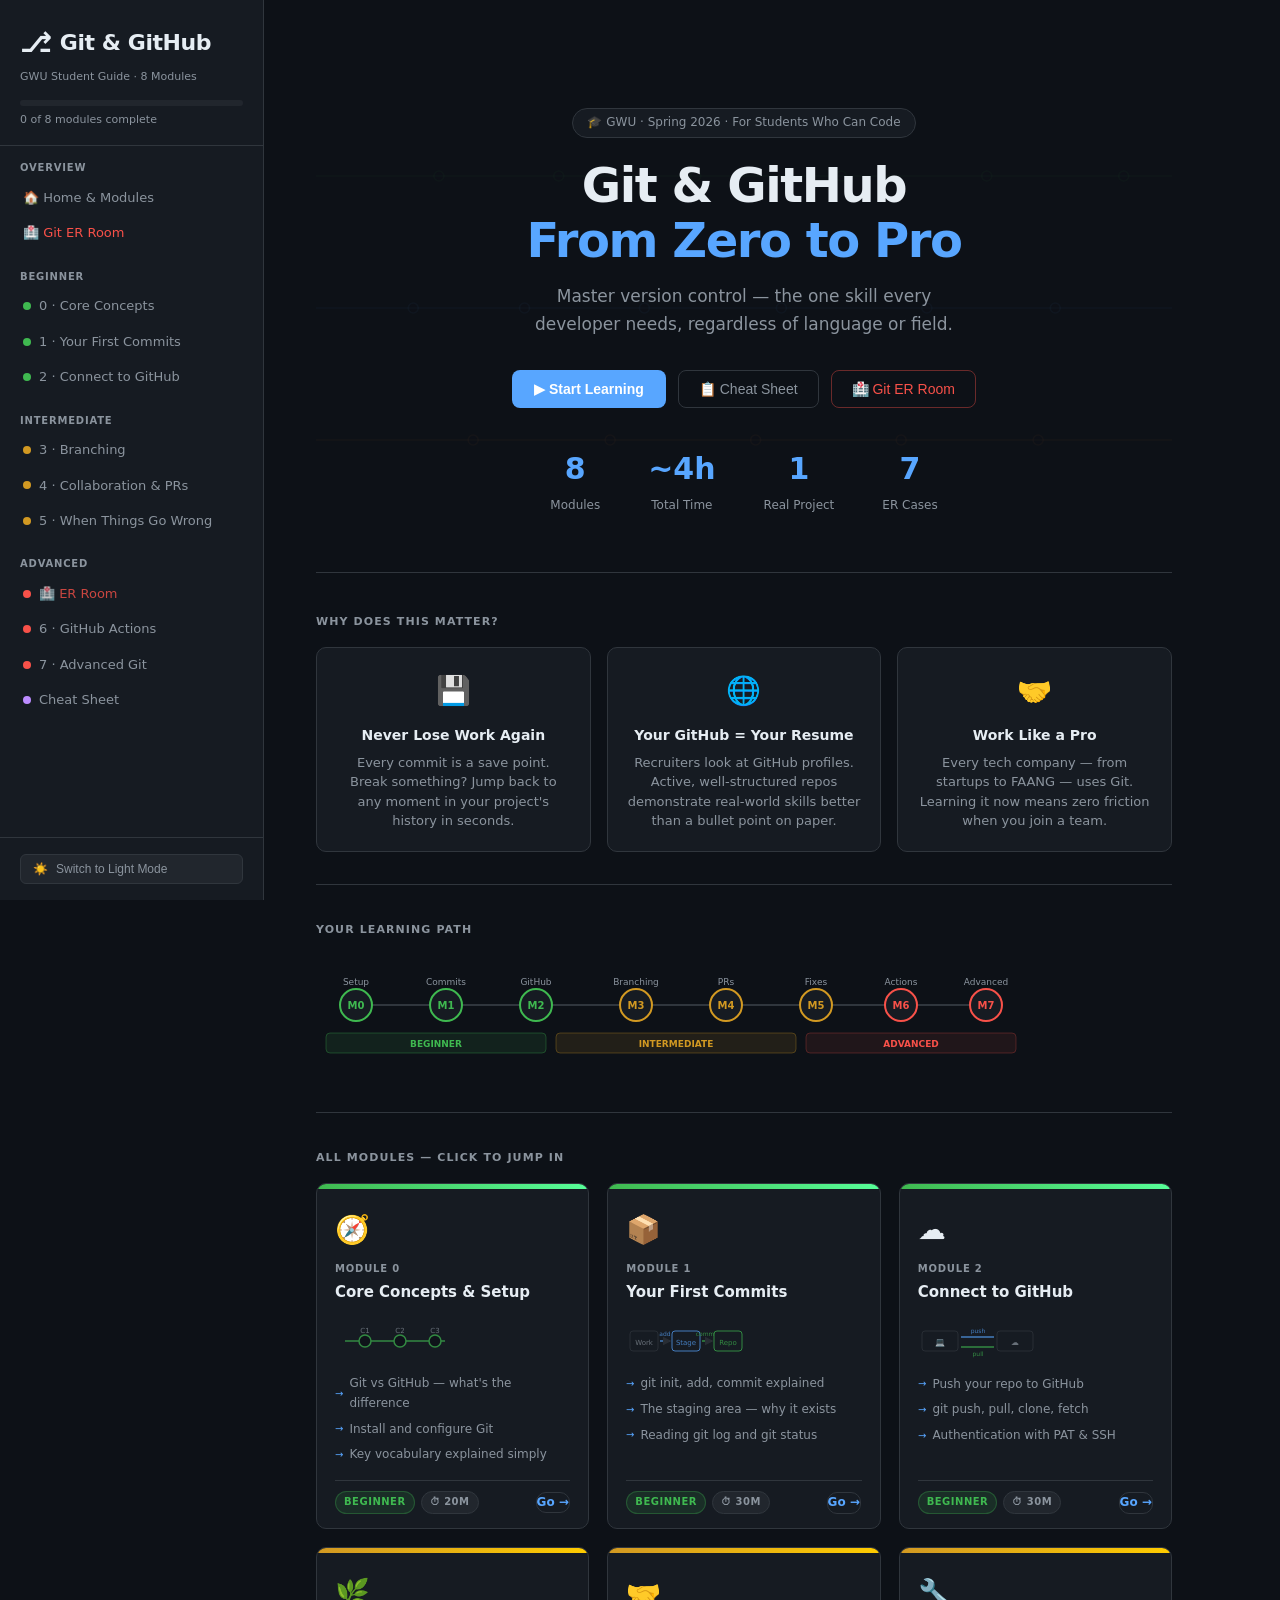
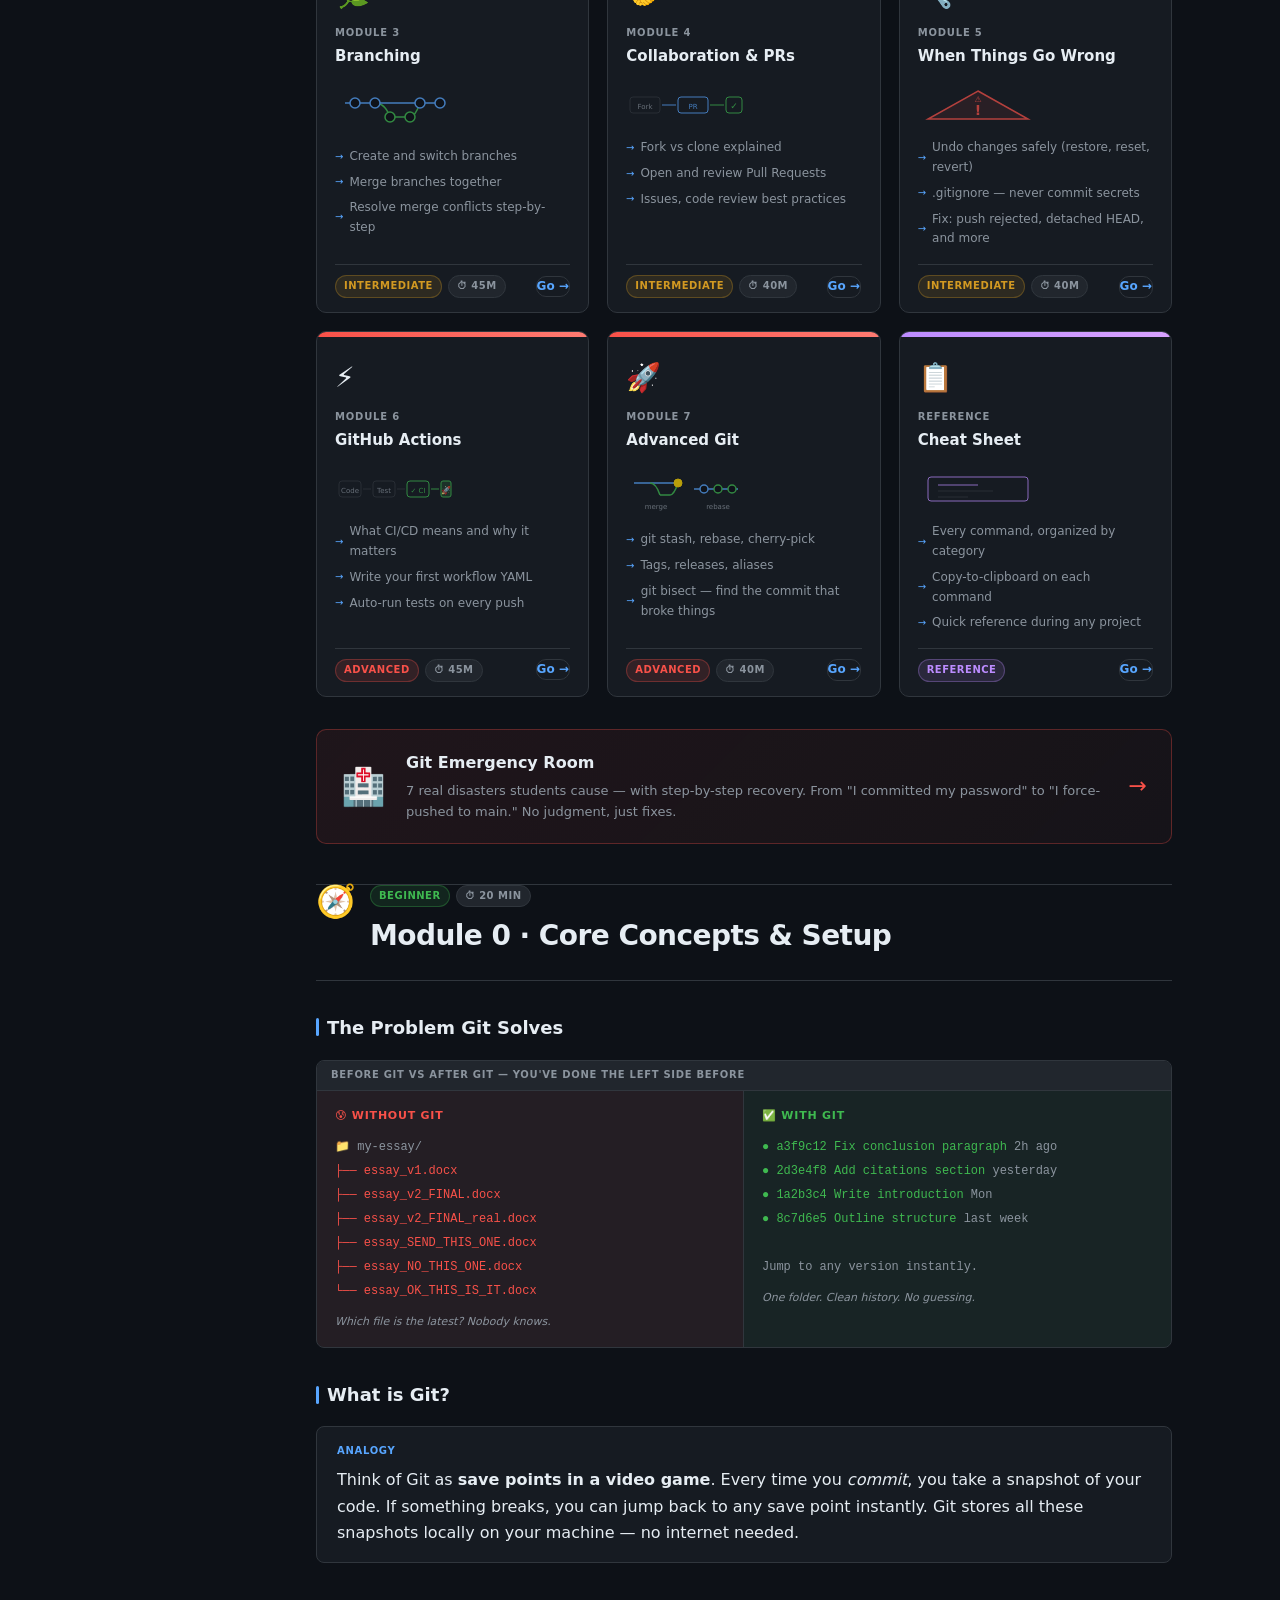
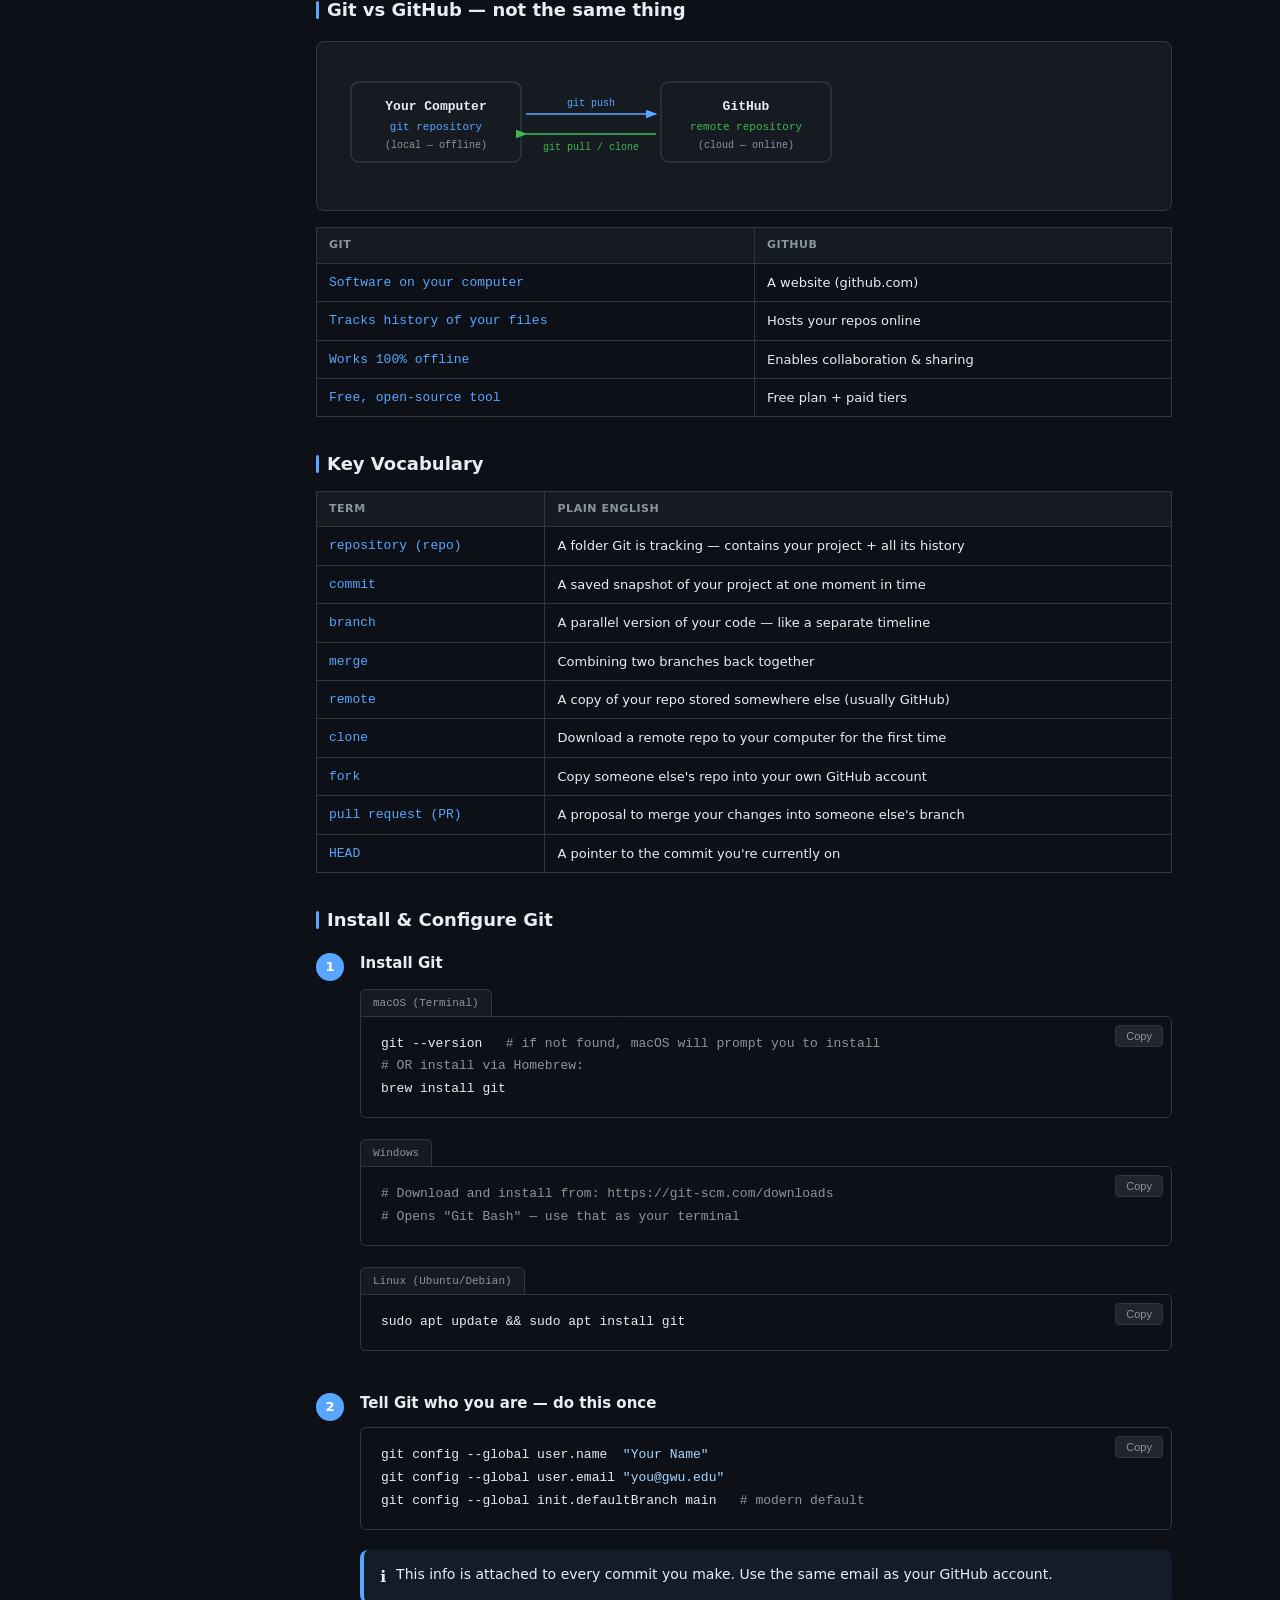
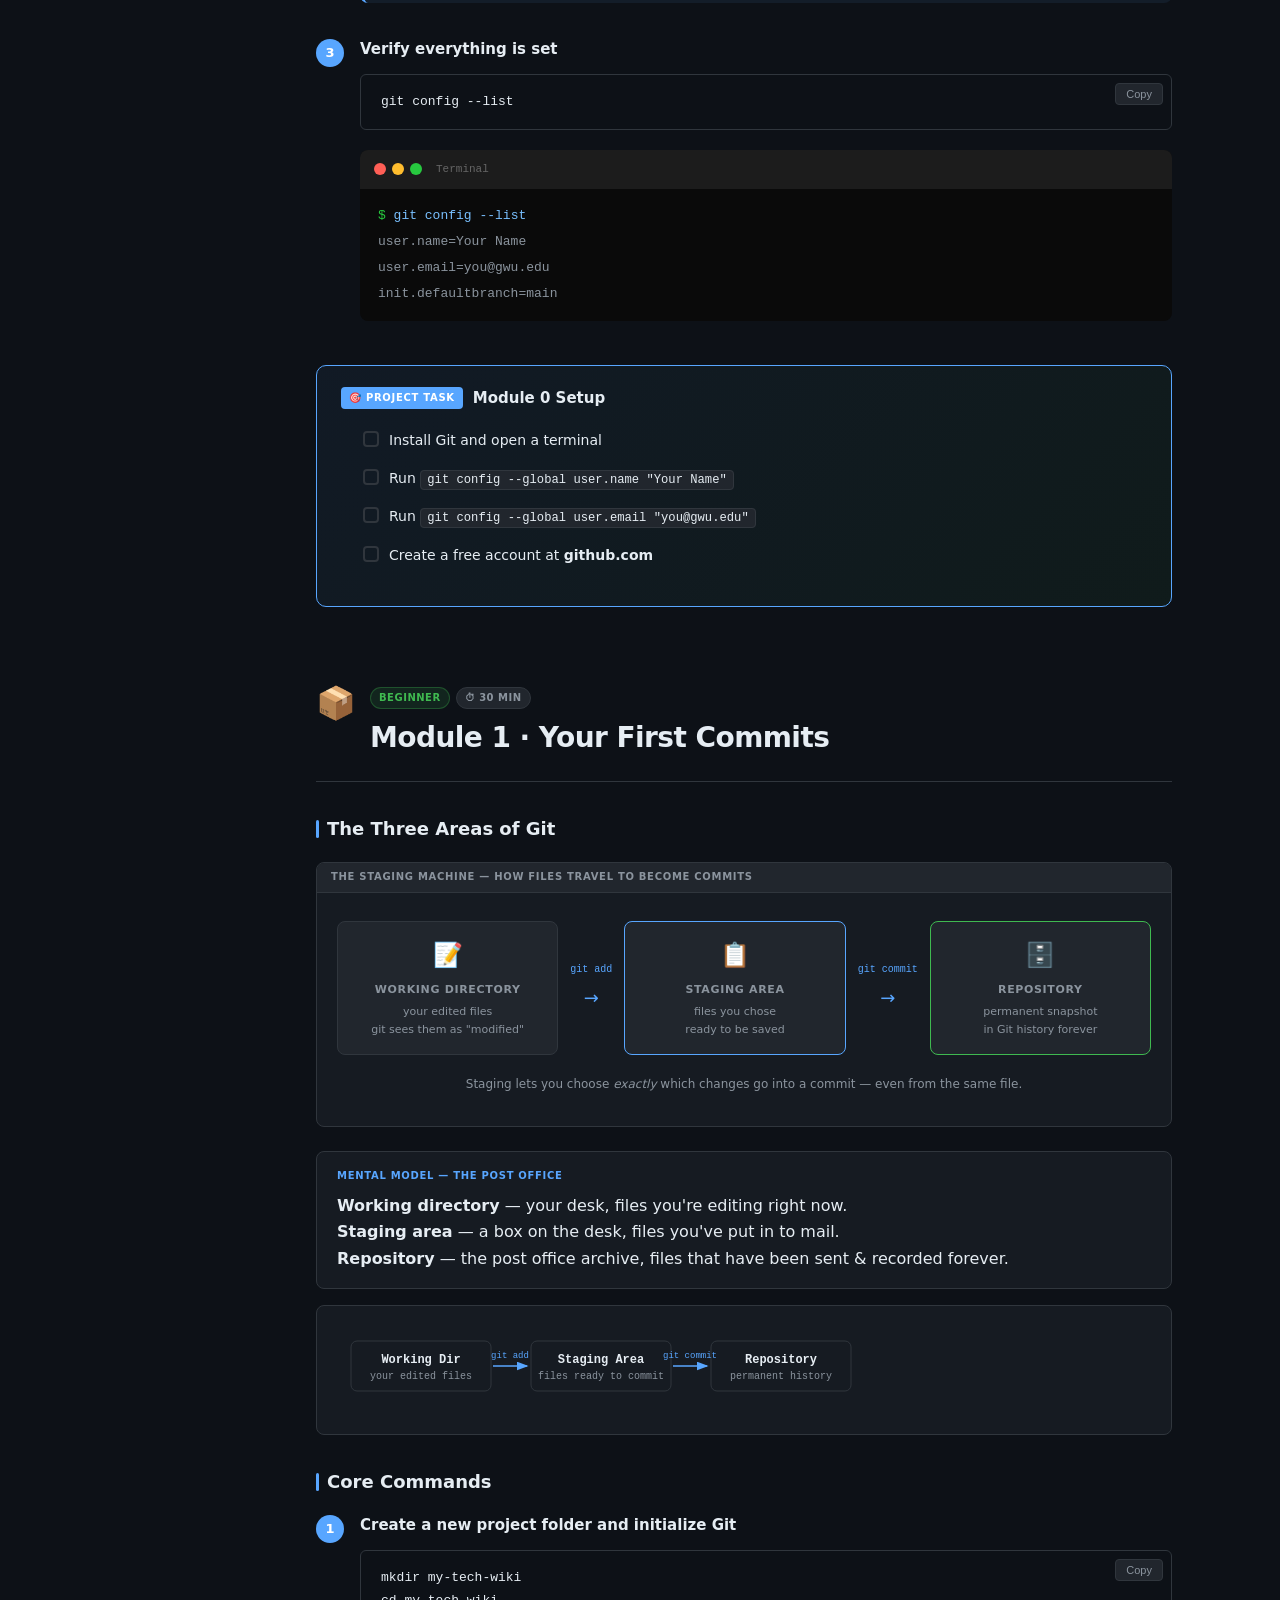
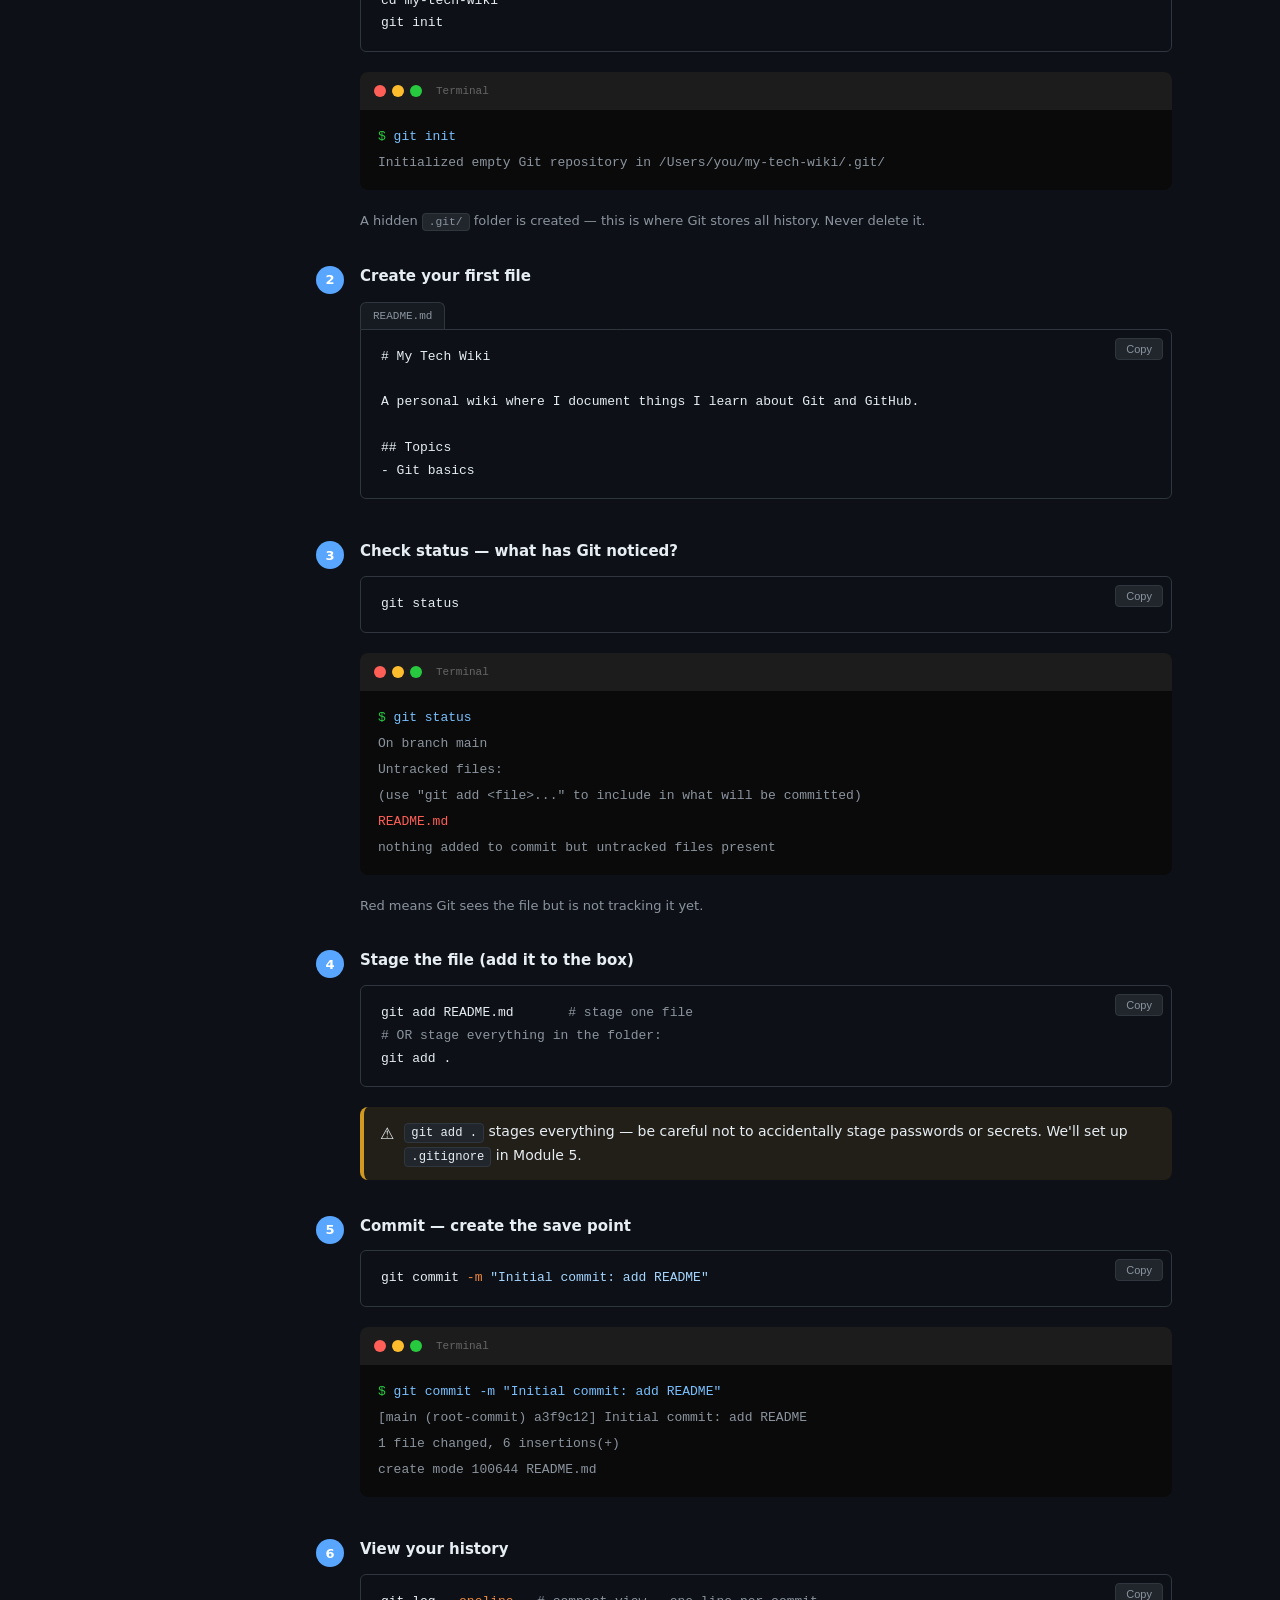
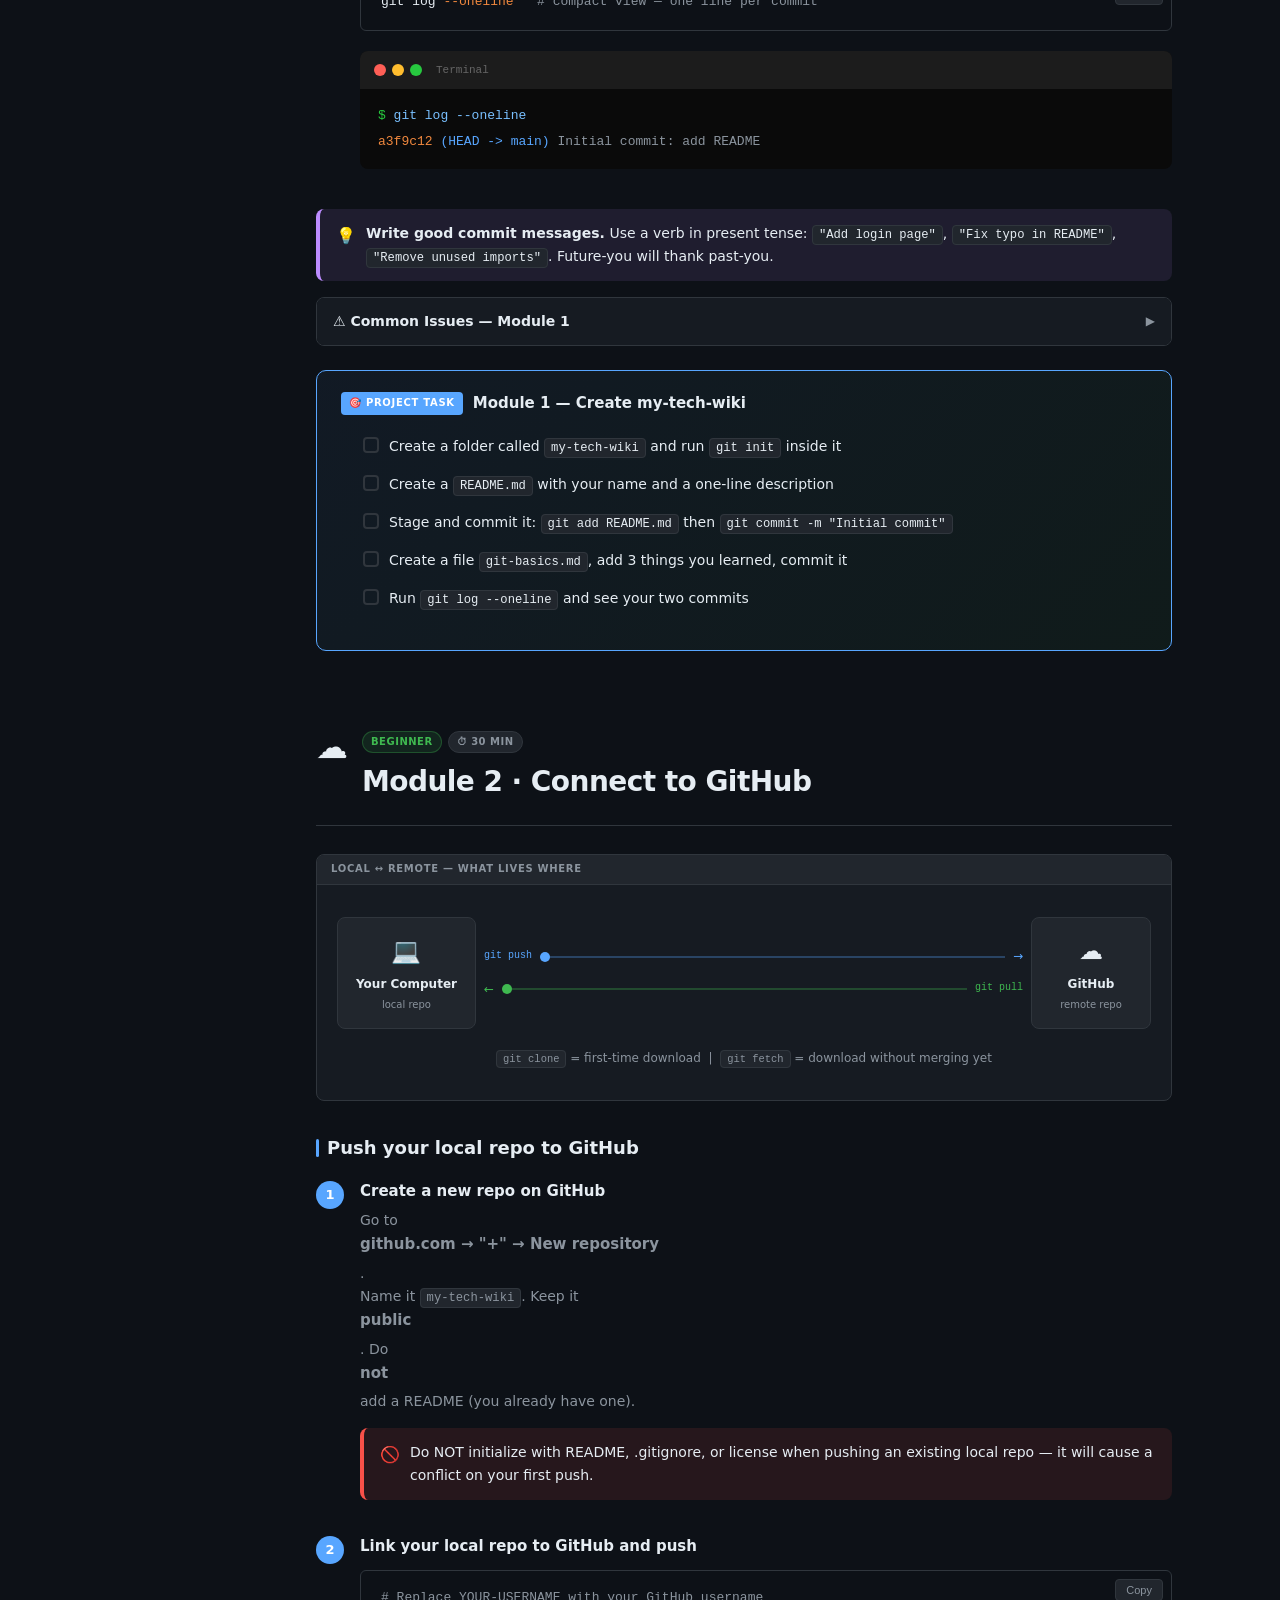
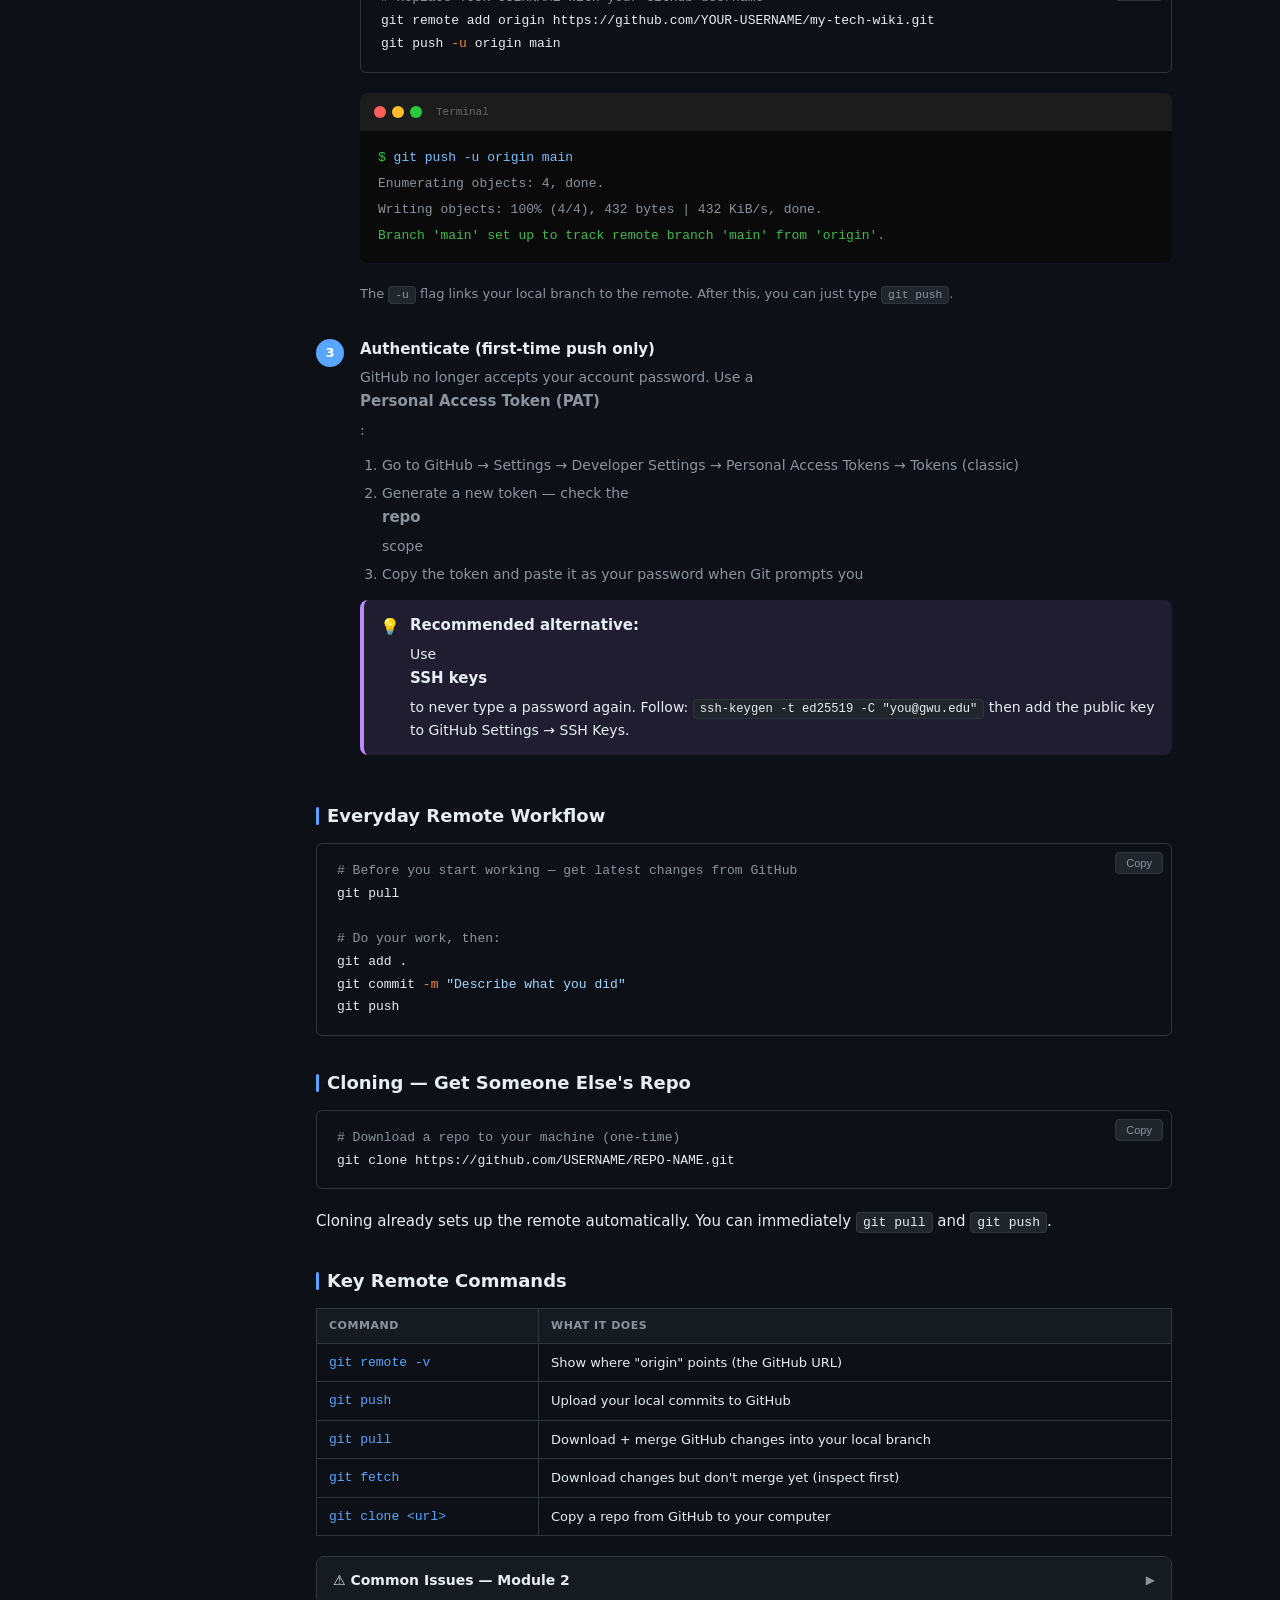
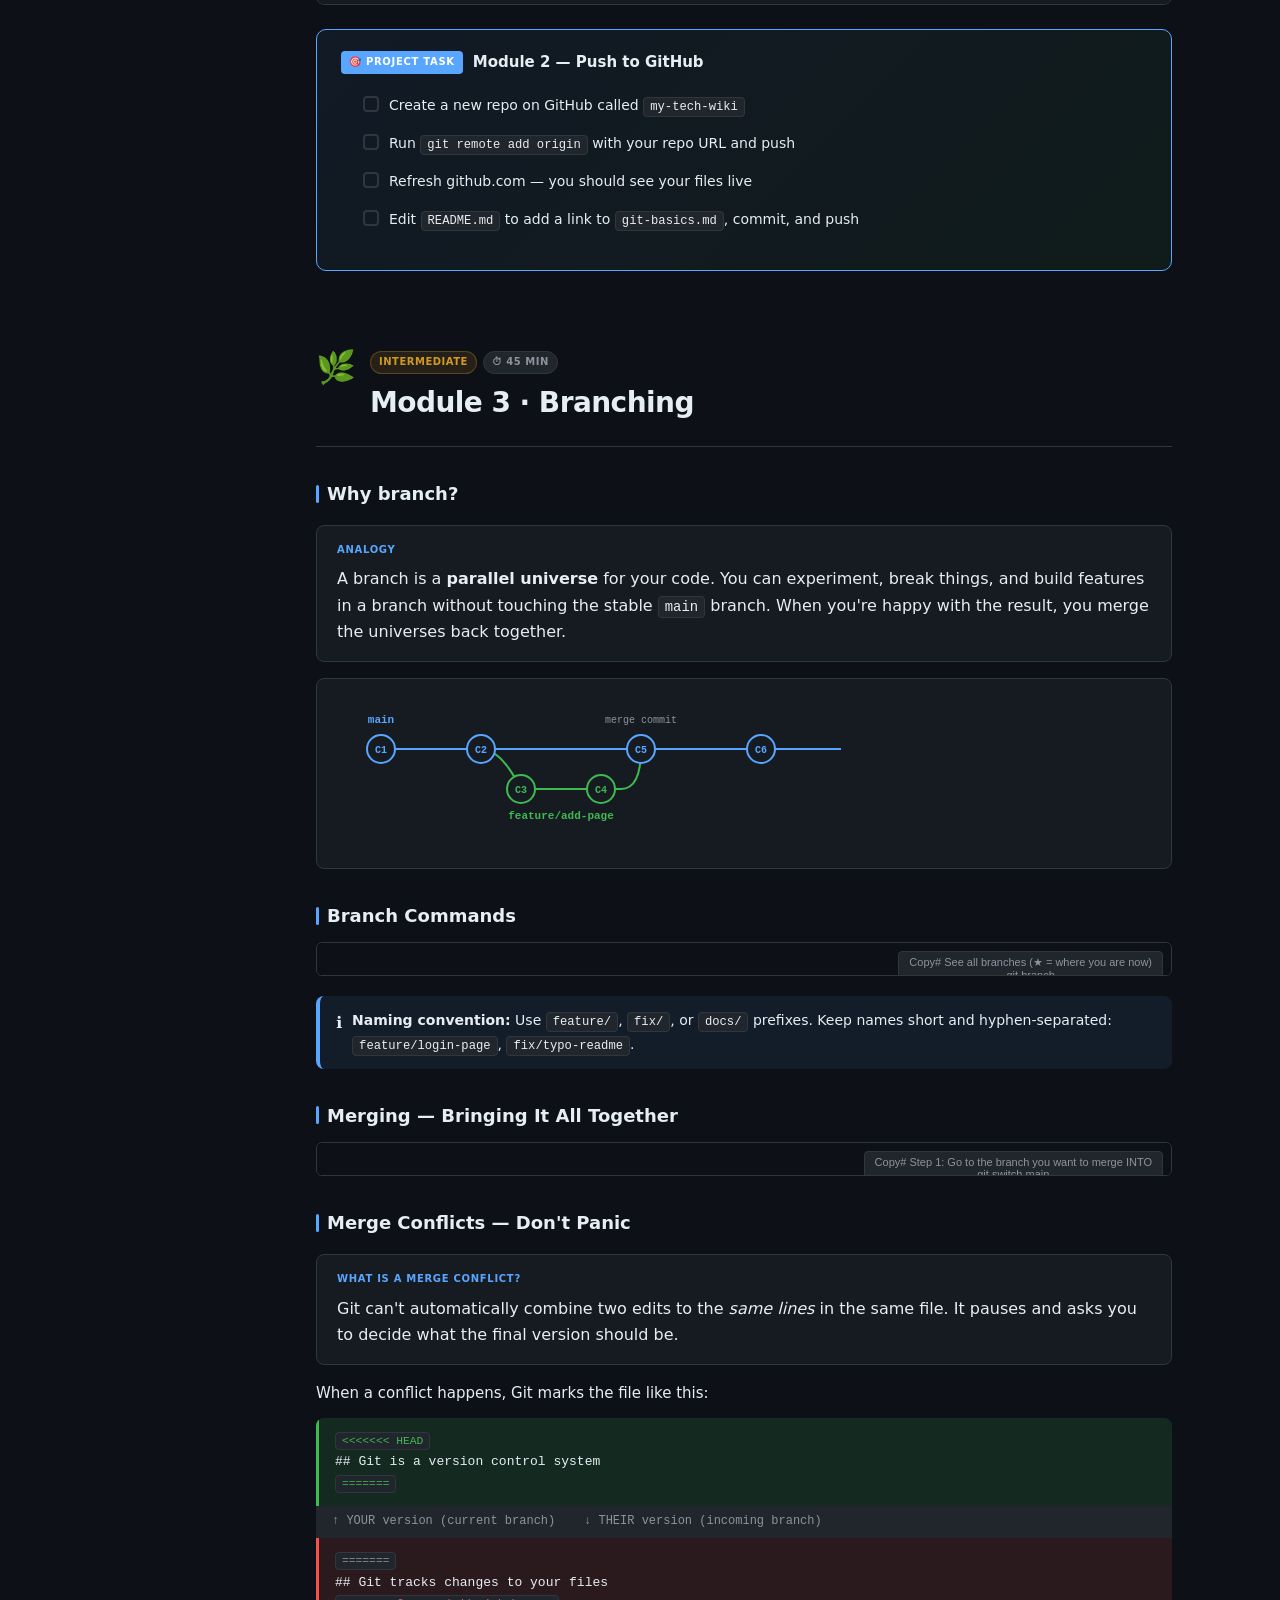
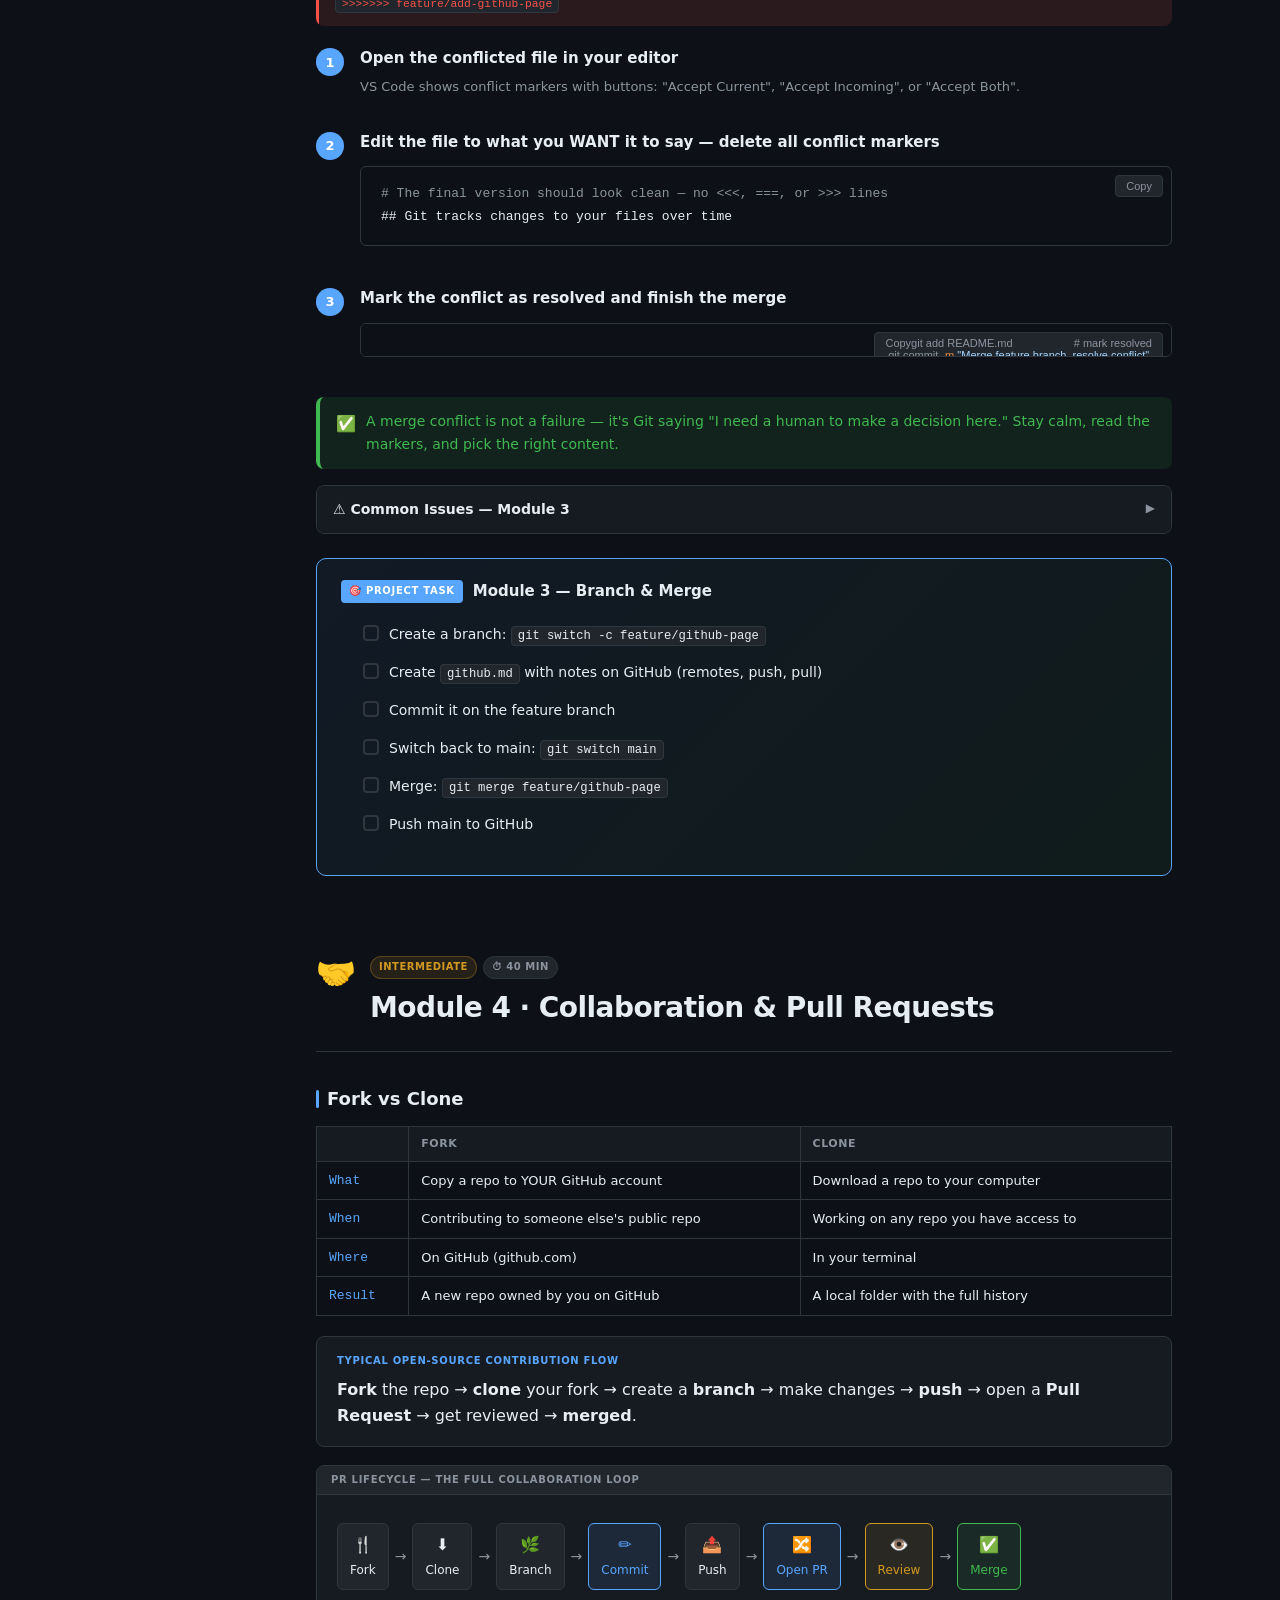
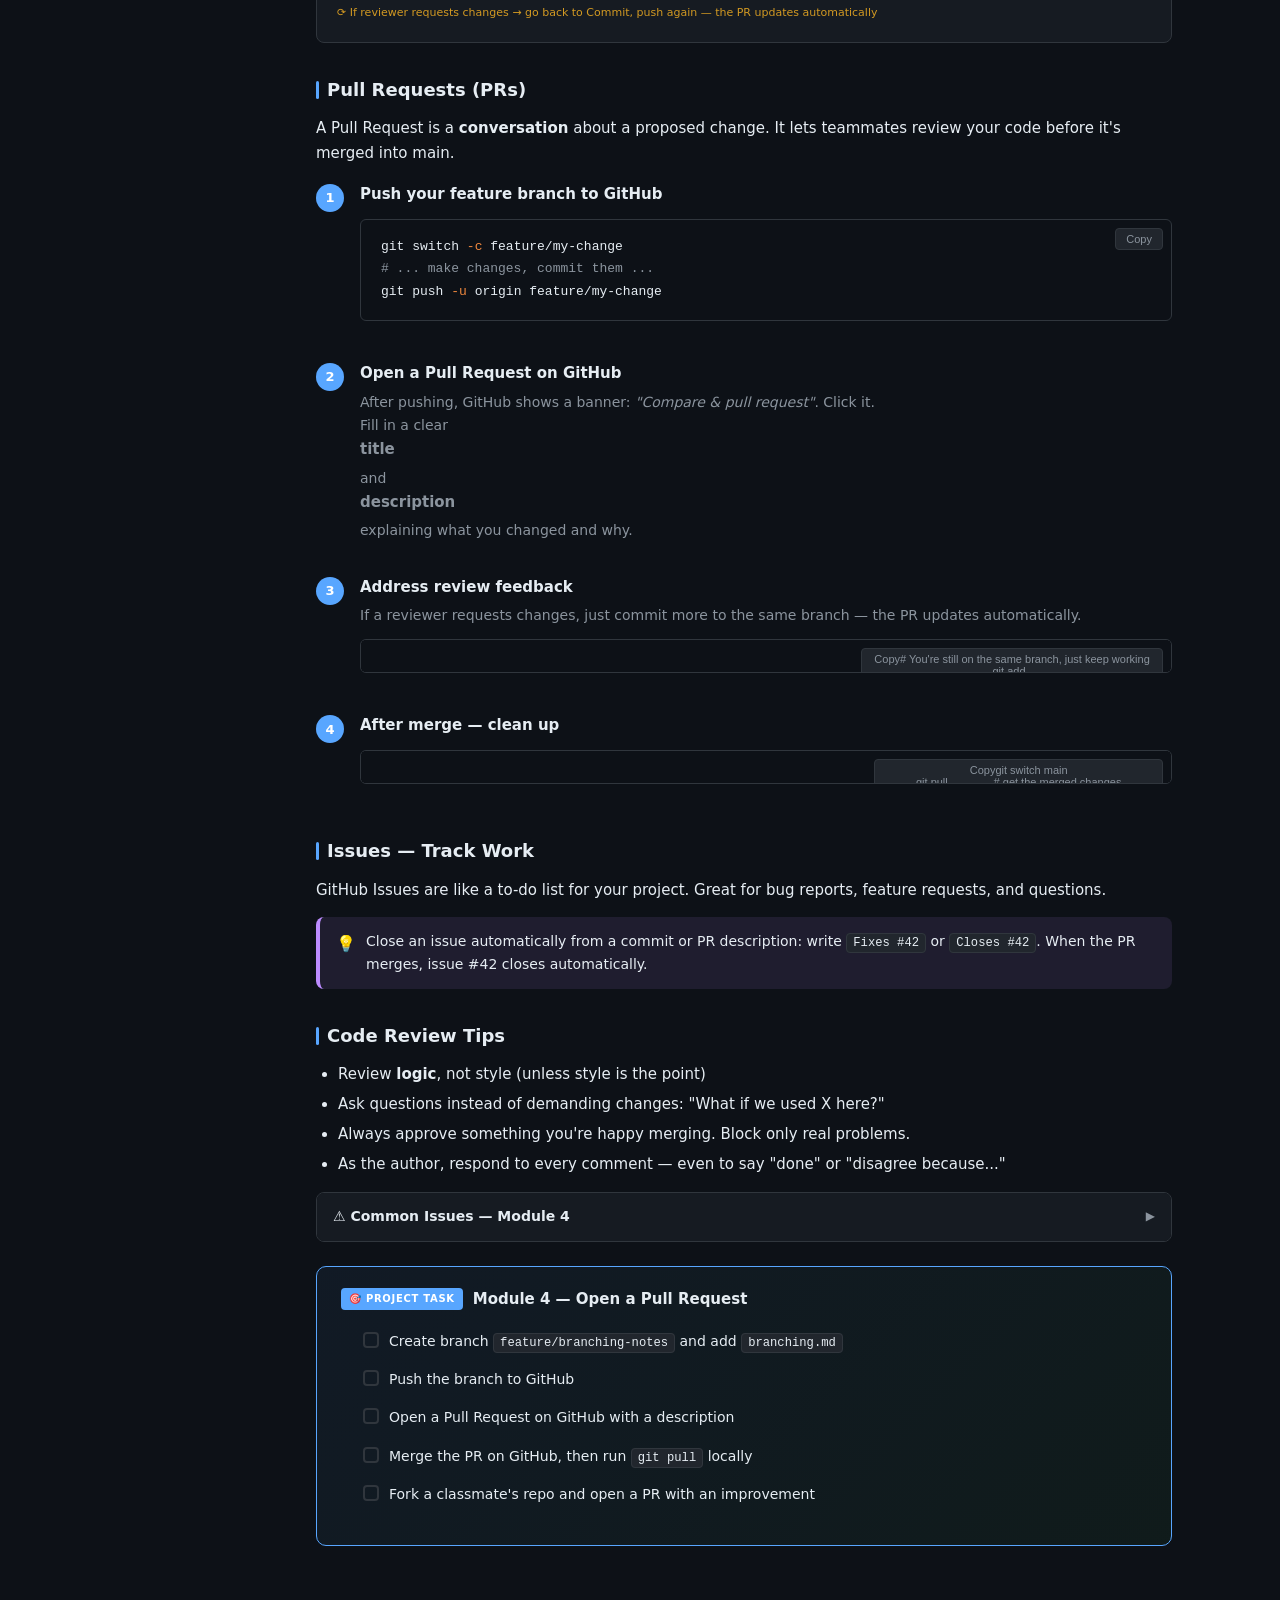
==== github-guide/index.html @ 930cdac4 "Add interactive Git & GitHub student guide Self-contained HTML guide covering beginner to advanced G" ====
<!DOCTYPE html>
<html lang="en" data-theme="dark">
<head>
  <meta charset="UTF-8">
  <meta name="viewport" content="width=device-width, initial-scale=1.0">
  <title>Git &amp; GitHub — From Zero to Pro</title>
  <style>
    :root[data-theme="dark"] {
      --bg:#0d1117; --surface:#161b22; --surface2:#21262d; --border:#30363d;
      --text:#e6edf3; --text-muted:#8b949e; --accent:#58a6ff; --accent-hover:#79c0ff;
      --green:#3fb950; --yellow:#d29922; --red:#f85149; --orange:#f0883e;
      --purple:#bc8cff; --code-bg:#0d1117;
    }
    :root[data-theme="light"] {
      --bg:#ffffff; --surface:#f6f8fa; --surface2:#eaeef2; --border:#d0d7de;
      --text:#1f2328; --text-muted:#656d76; --accent:#0969da; --accent-hover:#0550ae;
      --green:#1a7f37; --yellow:#9a6700; --red:#cf222e; --orange:#bc4c00;
      --purple:#8250df; --code-bg:#f6f8fa;
    }
    *{box-sizing:border-box;margin:0;padding:0;}
    html{scroll-behavior:smooth;}
    body{font-family:-apple-system,BlinkMacSystemFont,'Segoe UI',system-ui,sans-serif;
      background:var(--bg);color:var(--text);line-height:1.65;display:flex;min-height:100vh;}

    /* ── SIDEBAR ── */
    #sidebar{width:264px;min-height:100vh;background:var(--surface);
      border-right:1px solid var(--border);padding:0;position:fixed;top:0;left:0;
      overflow-y:auto;z-index:100;display:flex;flex-direction:column;}
    .sb-head{padding:20px 20px 16px;border-bottom:1px solid var(--border);}
    .sb-logo{font-size:22px;font-weight:800;display:flex;align-items:center;gap:8px;
      letter-spacing:-0.02em;}
    .sb-logo span{font-size:28px;}
    .sb-sub{font-size:11px;color:var(--text-muted);margin-top:2px;}
    .prog-wrap{margin-top:14px;background:var(--surface2);border-radius:6px;height:6px;overflow:hidden;}
    .prog-bar{height:100%;background:linear-gradient(90deg,var(--green),var(--accent));
      width:0%;transition:width .5s ease;border-radius:6px;}
    .prog-label{font-size:11px;color:var(--text-muted);margin-top:5px;}
    .nav-group{padding:8px 0 4px;}
    .nav-group-title{font-size:10px;font-weight:700;text-transform:uppercase;
      letter-spacing:.08em;color:var(--text-muted);padding:6px 20px 3px;}
    .nav-item{display:flex;align-items:center;gap:8px;padding:7px 20px;
      color:var(--text-muted);text-decoration:none;font-size:13px;
      border-left:3px solid transparent;transition:all .15s;cursor:pointer;}
    .nav-item:hover{color:var(--text);background:var(--surface2);}
    .nav-item.active{color:var(--accent);border-left-color:var(--accent);
      background:var(--surface2);font-weight:600;}
    .nav-item.done{color:var(--text);}
    .dot{width:8px;height:8px;border-radius:50%;flex-shrink:0;}
    .dot.b{background:var(--green);}.dot.i{background:var(--yellow);}
    .dot.a{background:var(--red);}.dot.r{background:var(--purple);}
    .check{margin-left:auto;color:var(--green);font-size:11px;opacity:0;}
    .nav-item.done .check{opacity:1;}
    .sb-foot{margin-top:auto;padding:16px 20px;border-top:1px solid var(--border);}
    .theme-btn{display:flex;align-items:center;gap:8px;background:var(--surface2);
      border:1px solid var(--border);border-radius:6px;padding:7px 12px;
      color:var(--text-muted);cursor:pointer;font-size:12px;width:100%;transition:all .15s;}
    .theme-btn:hover{color:var(--text);border-color:var(--accent);}

    /* ── MAIN ── */
    #main{margin-left:264px;flex:1;padding:44px 52px 80px;max-width:960px;}

    /* ── HERO ── */
    .hero{text-align:center;padding:48px 0 52px;border-bottom:1px solid var(--border);margin-bottom:60px;}
    .hero-pill{display:inline-flex;align-items:center;gap:6px;background:var(--surface);
      border:1px solid var(--border);border-radius:20px;padding:4px 14px;font-size:12px;
      color:var(--text-muted);margin-bottom:20px;}
    .hero h1{font-size:44px;font-weight:800;letter-spacing:-.03em;line-height:1.15;margin-bottom:14px;}
    .hero h1 .ac{color:var(--accent);}
    .hero p{font-size:17px;color:var(--text-muted);max-width:480px;margin:0 auto 36px;}
    .stats{display:flex;justify-content:center;gap:48px;}
    .stat .n{font-size:28px;font-weight:800;color:var(--accent);}
    .stat .l{font-size:12px;color:var(--text-muted);margin-top:2px;}
    .project-intro{background:linear-gradient(135deg,rgba(88,166,255,.07),rgba(63,185,80,.07));
      border:1px solid var(--accent);border-radius:10px;padding:18px 22px;margin-top:32px;
      text-align:left;font-size:14px;}
    .project-intro strong{color:var(--accent);}

    /* ── MODULE ── */
    .module{margin-bottom:80px;scroll-margin-top:20px;}
    .mod-head{display:flex;align-items:flex-start;gap:14px;margin-bottom:28px;
      padding-bottom:20px;border-bottom:1px solid var(--border);}
    .mod-icon{font-size:32px;flex-shrink:0;line-height:1;}
    .mod-meta{flex:1;}
    .badges{display:flex;gap:6px;flex-wrap:wrap;margin-bottom:6px;}
    .badge{font-size:10px;font-weight:700;padding:2px 8px;border-radius:20px;
      text-transform:uppercase;letter-spacing:.05em;border:1px solid;}
    .badge.b{background:rgba(63,185,80,.12);color:var(--green);border-color:rgba(63,185,80,.3);}
    .badge.i{background:rgba(210,153,34,.12);color:var(--yellow);border-color:rgba(210,153,34,.3);}
    .badge.a{background:rgba(248,81,73,.12);color:var(--red);border-color:rgba(248,81,73,.3);}
    .badge.t{background:var(--surface2);color:var(--text-muted);border-color:var(--border);}
    .module h2{font-size:28px;font-weight:800;letter-spacing:-.02em;}
    .module h3{font-size:18px;font-weight:700;margin:32px 0 12px;display:flex;
      align-items:center;gap:8px;}
    .module h3::before{content:'';display:block;width:3px;height:18px;
      background:var(--accent);border-radius:2px;flex-shrink:0;}
    .module p{font-size:15px;margin-bottom:12px;color:var(--text);}
    .module ul,.module ol{margin:8px 0 14px 22px;font-size:15px;}
    .module li{margin-bottom:5px;}
    a{color:var(--accent);}

    /* ── CONCEPT BOX ── */
    .concept{background:var(--surface);border:1px solid var(--border);border-radius:8px;
      padding:16px 20px;margin:16px 0;}
    .concept .ct{font-size:10px;font-weight:700;text-transform:uppercase;
      letter-spacing:.07em;color:var(--accent);margin-bottom:8px;}

    /* ── CODE ── */
    .code-wrap{position:relative;margin:12px 0 20px;}
    .code-label{font-size:11px;color:var(--text-muted);background:var(--surface);
      border:1px solid var(--border);border-bottom:none;border-radius:6px 6px 0 0;
      padding:4px 12px;display:inline-block;font-family:'SF Mono','Fira Code',monospace;}
    pre{background:var(--code-bg);border:1px solid var(--border);border-radius:6px;
      padding:16px 20px;overflow-x:auto;font-family:'SF Mono','Fira Code','Cascadia Code',monospace;
      font-size:13px;line-height:1.75;position:relative;}
    .code-label+pre{border-radius:0 6px 6px 6px;}
    .copy-btn{position:absolute;top:8px;right:8px;background:var(--surface2);
      border:1px solid var(--border);border-radius:4px;color:var(--text-muted);
      padding:4px 10px;font-size:11px;cursor:pointer;transition:all .15s;
      font-family:-apple-system,sans-serif;}
    .copy-btn:hover{color:var(--text);border-color:var(--accent);}
    .copy-btn.copied{color:var(--green);border-color:var(--green);}
    code{font-family:'SF Mono','Fira Code',monospace;font-size:.87em;
      background:var(--surface2);padding:2px 6px;border-radius:4px;border:1px solid var(--border);}
    pre code{background:none;padding:0;border:none;font-size:1em;}
    .c{color:#8b949e;} /* comment */
    .kw{color:#ff7b72;} /* keyword */
    .str{color:#a5d6ff;} /* string */
    .num{color:#f0883e;} /* number/flag */
    .ok{color:#3fb950;} /* success */
    .err{color:#f85149;} /* error */
    .dim{color:#8b949e;} /* muted output */
    .hl{color:#ffd700;} /* highlight */

    /* ── TERMINAL ── */
    .terminal{background:#0a0a0a;border-radius:8px;overflow:hidden;margin:12px 0 20px;
      font-family:'SF Mono','Fira Code',monospace;font-size:13px;}
    .t-bar{background:#1c1c1c;padding:10px 14px;display:flex;align-items:center;gap:6px;}
    .t-dot{width:12px;height:12px;border-radius:50%;}
    .t-dot.r{background:#ff5f56;}.t-dot.y{background:#ffbd2e;}.t-dot.g{background:#27c93f;}
    .t-title{font-size:11px;color:#666;margin-left:8px;}
    .t-body{padding:14px 18px;line-height:2;color:#e0e0e0;}
    .tp{color:#27c93f;} .tc{color:#79c0ff;} .to{color:#8b949e;} .te{color:#ff5f56;}

    /* ── CALLOUTS ── */
    .callout{border-radius:8px;padding:13px 16px;margin:14px 0;font-size:14px;
      border-left:4px solid;display:flex;gap:10px;align-items:flex-start;}
    .callout-icon{flex-shrink:0;font-size:16px;margin-top:1px;}
    .callout.info{background:rgba(88,166,255,.08);border-color:var(--accent);}
    .callout.warn{background:rgba(210,153,34,.1);border-color:var(--yellow);}
    .callout.danger{background:rgba(248,81,73,.1);border-color:var(--red);}
    .callout.tip{background:rgba(188,140,255,.1);border-color:var(--purple);}
    .callout.ok{background:rgba(63,185,80,.1);border-color:var(--green);}

    /* ── PROJECT TASK ── */
    .task-box{background:linear-gradient(135deg,rgba(88,166,255,.06),rgba(63,185,80,.06));
      border:1px solid var(--accent);border-radius:10px;padding:20px 24px;margin:24px 0;}
    .task-box-head{display:flex;align-items:center;gap:10px;margin-bottom:14px;}
    .task-tag{font-size:10px;font-weight:800;text-transform:uppercase;letter-spacing:.07em;
      background:var(--accent);color:#fff;padding:3px 8px;border-radius:4px;}
    .task-box-head .title{font-weight:700;font-size:15px;}
    .checklist{list-style:none;margin:0;padding:0;}
    .checklist li{display:flex;align-items:flex-start;gap:10px;padding:5px 0;
      font-size:14px;cursor:pointer;user-select:none;}
    .cb{width:16px;height:16px;border:2px solid var(--border);border-radius:4px;
      flex-shrink:0;margin-top:2px;transition:all .15s;display:flex;
      align-items:center;justify-content:center;font-size:10px;}
    .checklist li.done .cb{background:var(--green);border-color:var(--green);color:#fff;}
    .checklist li.done .ct-text{text-decoration:line-through;color:var(--text-muted);}

    /* ── COLLAPSIBLE ── */
    .collapse{border:1px solid var(--border);border-radius:8px;margin:16px 0;overflow:hidden;}
    .collapse-head{display:flex;align-items:center;gap:10px;padding:12px 16px;
      cursor:pointer;background:var(--surface);font-size:14px;font-weight:600;
      user-select:none;transition:background .15s;}
    .collapse-head:hover{background:var(--surface2);}
    .arr{margin-left:auto;color:var(--text-muted);font-size:12px;
      transition:transform .2s;display:inline-block;}
    .collapse.open .arr{transform:rotate(90deg);}
    .collapse-body{display:none;padding:16px;border-top:1px solid var(--border);}
    .collapse.open .collapse-body{display:block;}

    /* ── STEPS ── */
    .steps{margin:16px 0;}
    .step{display:flex;gap:16px;margin-bottom:20px;}
    .sn{width:28px;height:28px;border-radius:50%;background:var(--accent);color:#fff;
      display:flex;align-items:center;justify-content:center;font-size:13px;
      font-weight:700;flex-shrink:0;margin-top:2px;}
    .sb{flex:1;}
    .sb strong{display:block;font-size:15px;margin-bottom:5px;}

    /* ── GIT GRAPH ── */
    .graph-wrap{background:var(--surface);border:1px solid var(--border);border-radius:8px;
      padding:20px 24px;margin:16px 0;overflow-x:auto;}
    .graph-wrap svg text{font-family:'SF Mono',monospace;}

    /* ── TABLE ── */
    .tbl{width:100%;border-collapse:collapse;font-size:13px;margin:12px 0 20px;}
    .tbl th{text-align:left;padding:8px 12px;background:var(--surface);
      border:1px solid var(--border);font-size:11px;font-weight:700;
      text-transform:uppercase;letter-spacing:.05em;color:var(--text-muted);}
    .tbl td{padding:8px 12px;border:1px solid var(--border);vertical-align:top;}
    .tbl tr:hover td{background:var(--surface);}
    .tbl td:first-child{font-family:'SF Mono',monospace;color:var(--accent);white-space:nowrap;}

    /* ── CHEATSHEET ── */
    .cs-grid{display:grid;grid-template-columns:repeat(auto-fill,minmax(290px,1fr));gap:18px;margin:20px 0;}
    .cs-card{background:var(--surface);border:1px solid var(--border);border-radius:8px;overflow:hidden;}
    .cs-head{background:var(--surface2);padding:9px 14px;font-size:11px;font-weight:700;
      text-transform:uppercase;letter-spacing:.06em;border-bottom:1px solid var(--border);
      color:var(--text-muted);}
    .cs-card table{width:100%;border-collapse:collapse;font-size:12px;}
    .cs-card td{padding:6px 14px;border-bottom:1px solid var(--border);}
    .cs-card td:first-child{font-family:monospace;color:var(--accent);font-size:11px;white-space:nowrap;}
    .cs-card td:last-child{color:var(--text-muted);}
    .cs-card tr:last-child td{border-bottom:none;}

    /* ── DIVIDER / FOOTER ── */
    hr{border:none;border-top:1px solid var(--border);margin:40px 0;}
    .finish{text-align:center;padding:48px 24px;background:var(--surface);
      border-radius:12px;border:1px solid var(--border);}
    .finish .trophy{font-size:64px;margin-bottom:16px;}

    /* ── HAMBURGER / MOBILE ── */
    .hamburger{display:none;position:fixed;top:14px;left:14px;z-index:200;
      background:var(--surface);border:1px solid var(--border);border-radius:6px;
      padding:8px 12px;cursor:pointer;font-size:16px;}
    @media(max-width:800px){
      .hamburger{display:block;}
      #sidebar{transform:translateX(-100%);transition:transform .2s;}
      #sidebar.open{transform:translateX(0);}
      #main{margin-left:0;padding:64px 20px 60px;}
      .hero h1{font-size:30px;}
      .stats{gap:20px;}
    }

    /* ── CONFLICT VISUAL ── */
    .conflict-block{font-family:'SF Mono',monospace;font-size:13px;border-radius:8px;
      overflow:hidden;margin:12px 0 20px;}
    .cb-yours{background:rgba(63,185,80,.15);padding:12px 16px;border-left:3px solid var(--green);}
    .cb-sep{background:var(--surface2);padding:6px 16px;color:var(--text-muted);font-size:12px;}
    .cb-theirs{background:rgba(248,81,73,.12);padding:12px 16px;border-left:3px solid var(--red);}
    .cb-end{background:var(--surface2);padding:6px 16px;color:var(--text-muted);font-size:12px;}

    /* ── LANDING PAGE ── */
    .landing-hero{position:relative;overflow:hidden;text-align:center;
      padding:64px 40px 56px;border-bottom:1px solid var(--border);margin-bottom:0;}
    #heroCanvas{position:absolute;inset:0;width:100%;height:100%;opacity:.18;pointer-events:none;}
    .landing-hero .inner{position:relative;z-index:1;}
    .hero-pill{display:inline-flex;align-items:center;gap:6px;background:var(--surface);
      border:1px solid var(--border);border-radius:20px;padding:4px 14px;font-size:12px;
      color:var(--text-muted);margin-bottom:20px;}
    .landing-hero h1{font-size:48px;font-weight:800;letter-spacing:-.03em;line-height:1.15;margin-bottom:14px;}
    .landing-hero h1 .ac{color:var(--accent);}
    .landing-hero .sub{font-size:17px;color:var(--text-muted);max-width:460px;margin:0 auto 32px;}
    .hero-btns{display:flex;gap:12px;justify-content:center;flex-wrap:wrap;margin-bottom:36px;}
    .btn-primary{background:var(--accent);color:#fff;border:none;border-radius:8px;
      padding:11px 22px;font-size:14px;font-weight:600;cursor:pointer;transition:all .15s;}
    .btn-primary:hover{opacity:.88;transform:translateY(-1px);}
    .btn-ghost{background:transparent;color:var(--text-muted);border:1px solid var(--border);
      border-radius:8px;padding:10px 20px;font-size:14px;cursor:pointer;transition:all .15s;}
    .btn-ghost:hover{border-color:var(--accent);color:var(--accent);}
    .hero-stats{display:flex;justify-content:center;gap:48px;}
    .hero-stats .stat .n{font-size:30px;font-weight:800;color:var(--accent);}
    .hero-stats .stat .l{font-size:12px;color:var(--text-muted);margin-top:2px;}

    /* ── WHY CARDS ── */
    .why-section{padding:40px 0 32px;border-bottom:1px solid var(--border);margin-bottom:0;}
    .section-label{font-size:11px;font-weight:700;text-transform:uppercase;letter-spacing:.1em;
      color:var(--text-muted);margin-bottom:16px;}
    .why-cards{display:grid;grid-template-columns:repeat(3,1fr);gap:16px;}
    .why-card{background:var(--surface);border:1px solid var(--border);border-radius:10px;
      padding:20px;text-align:center;}
    .why-card .wc-icon{font-size:28px;margin-bottom:10px;}
    .why-card h4{font-size:14px;font-weight:700;margin-bottom:6px;}
    .why-card p{font-size:13px;color:var(--text-muted);line-height:1.5;}

    /* ── LEARNING PATH ── */
    .path-section{padding:36px 0 32px;border-bottom:1px solid var(--border);margin-bottom:0;}
    .path-svg-wrap{overflow-x:auto;padding:8px 0;}

    /* ── MODULE CARDS ── */
    .cards-section{padding:36px 0 40px;border-bottom:1px solid var(--border);margin-bottom:0;}
    .mod-cards-grid{display:grid;grid-template-columns:repeat(3,1fr);gap:18px;}
    .mod-card{background:var(--surface);border:1px solid var(--border);border-radius:10px;
      overflow:hidden;cursor:pointer;transition:transform .2s,box-shadow .2s,border-color .2s;
      display:flex;flex-direction:column;}
    .mod-card:hover{transform:translateY(-4px);border-color:var(--accent);
      box-shadow:0 8px 32px rgba(88,166,255,.15);}
    .mod-card-top{height:5px;width:100%;}
    .mod-card-top.b{background:linear-gradient(90deg,var(--green),#57ff99);}
    .mod-card-top.i{background:linear-gradient(90deg,var(--yellow),#ffcc00);}
    .mod-card-top.a{background:linear-gradient(90deg,var(--red),#ff7b72);}
    .mod-card-top.r{background:linear-gradient(90deg,var(--purple),#d8a2ff);}
    .mod-card-body{padding:18px 18px 14px;flex:1;display:flex;flex-direction:column;}
    .mod-card-icon{font-size:28px;margin-bottom:8px;}
    .mod-card-num{font-size:10px;font-weight:700;text-transform:uppercase;
      letter-spacing:.08em;color:var(--text-muted);margin-bottom:3px;}
    .mod-card h3{font-size:15px;font-weight:700;margin-bottom:10px;}
    .mod-card-preview{list-style:none;padding:0;margin:0 0 12px;flex:1;}
    .mod-card-preview li{font-size:12px;color:var(--text-muted);padding:3px 0;
      display:flex;align-items:center;gap:6px;}
    .mod-card-preview li::before{content:'→';color:var(--accent);font-size:10px;}
    .mod-card-mini{margin:8px 0 12px;opacity:.7;}
    .mod-card-footer{display:flex;align-items:center;justify-content:space-between;
      padding-top:10px;border-top:1px solid var(--border);}
    .mod-card-badges{display:flex;gap:6px;}
    .mod-card .go{font-size:12px;color:var(--accent);font-weight:600;}

    /* ── ER ROOM TEASER ── */
    .er-teaser{background:linear-gradient(135deg,rgba(248,81,73,.08),rgba(248,81,73,.04));
      border:1px solid rgba(248,81,73,.3);border-radius:10px;padding:20px 24px;
      margin:32px 0 0;display:flex;align-items:center;gap:20px;cursor:pointer;
      transition:border-color .15s;}
    .er-teaser:hover{border-color:var(--red);}
    .er-teaser-icon{font-size:36px;flex-shrink:0;}
    .er-teaser h3{font-size:16px;font-weight:700;margin-bottom:4px;}
    .er-teaser p{font-size:13px;color:var(--text-muted);}
    .er-teaser .er-go{margin-left:auto;font-size:22px;color:var(--red);flex-shrink:0;}

    /* ── DIAGRAMS ── */
    .diagram-wrap{background:var(--surface);border:1px solid var(--border);border-radius:8px;
      margin:18px 0 24px;overflow:hidden;}
    .diagram-label{font-size:10px;font-weight:700;text-transform:uppercase;letter-spacing:.07em;
      color:var(--text-muted);background:var(--surface2);padding:6px 14px;
      border-bottom:1px solid var(--border);}
    .diagram-inner{padding:20px;}

    /* Before/After */
    .before-after{display:grid;grid-template-columns:1fr 1fr;gap:0;}
    .ba-panel{padding:16px 18px;}
    .ba-panel.before{background:rgba(248,81,73,.06);border-right:1px solid var(--border);}
    .ba-panel.after{background:rgba(63,185,80,.06);}
    .ba-title{font-size:11px;font-weight:700;text-transform:uppercase;letter-spacing:.07em;
      margin-bottom:10px;display:flex;align-items:center;gap:6px;}
    .ba-panel.before .ba-title{color:var(--red);}
    .ba-panel.after .ba-title{color:var(--green);}
    .ba-files{font-family:'SF Mono',monospace;font-size:12px;line-height:2;color:var(--text-muted);}
    .ba-files .fn-bad{color:var(--red);}
    .ba-files .fn-ok{color:var(--green);}
    .ba-files .fn-dim{color:var(--text-muted);}
    .ba-caption{font-size:11px;color:var(--text-muted);margin-top:10px;font-style:italic;}

    /* Staging Machine */
    .staging-machine{display:flex;align-items:center;gap:0;padding:8px 0;}
    .stage-zone{flex:1;background:var(--surface2);border:1px solid var(--border);
      border-radius:8px;padding:14px 12px;text-align:center;}
    .stage-zone .sz-icon{font-size:24px;margin-bottom:6px;}
    .stage-zone .sz-name{font-size:11px;font-weight:700;color:var(--text-muted);
      text-transform:uppercase;letter-spacing:.06em;margin-bottom:4px;}
    .stage-zone .sz-files{font-size:11px;color:var(--text-muted);}
    .stage-arrow{flex-shrink:0;padding:0 12px;text-align:center;}
    .stage-arrow .sa-cmd{font-family:'SF Mono',monospace;font-size:10px;color:var(--accent);
      display:block;margin-bottom:4px;white-space:nowrap;}
    .stage-arrow .sa-arr{font-size:18px;color:var(--accent);}

    /* Push/Pull Animation */
    .pushpull-wrap{display:flex;align-items:center;justify-content:center;
      gap:0;padding:12px 0;position:relative;}
    .pp-box{background:var(--surface2);border:1px solid var(--border);border-radius:8px;
      padding:14px 18px;text-align:center;min-width:120px;}
    .pp-box .ppb-icon{font-size:24px;margin-bottom:4px;}
    .pp-box .ppb-label{font-size:12px;font-weight:600;}
    .pp-box .ppb-sub{font-size:10px;color:var(--text-muted);margin-top:2px;}
    .pp-arrows{flex:1;display:flex;flex-direction:column;gap:12px;
      align-items:center;padding:0 8px;position:relative;}
    .pp-arrow-row{display:flex;align-items:center;gap:8px;width:100%;}
    .pp-arrow-line{flex:1;height:2px;position:relative;overflow:visible;}
    .pp-arrow-line.push-line{background:rgba(88,166,255,.3);}
    .pp-arrow-line.pull-line{background:rgba(63,185,80,.3);}
    .pp-cmd{font-family:'SF Mono',monospace;font-size:10px;white-space:nowrap;}
    .pp-cmd.push{color:var(--accent);}
    .pp-cmd.pull{color:var(--green);}
    .pp-packet{width:10px;height:10px;border-radius:50%;position:absolute;top:-4px;}
    .pp-packet.push{background:var(--accent);animation:packetR 2s linear infinite;}
    .pp-packet.pull{background:var(--green);animation:packetL 2s linear infinite 1s;}
    @keyframes packetR{0%{left:0;}100%{left:calc(100% - 10px);}}
    @keyframes packetL{0%{left:calc(100% - 10px);}100%{left:0;}}
    .pp-arrowhead{font-size:12px;}
    .pp-arrowhead.push{color:var(--accent);}
    .pp-arrowhead.pull{color:var(--green);}

    /* PR Flow */
    .pr-flow{display:flex;align-items:center;flex-wrap:wrap;gap:4px;padding:8px 0;}
    .pr-step{background:var(--surface2);border:1px solid var(--border);border-radius:6px;
      padding:8px 12px;font-size:12px;text-align:center;white-space:nowrap;}
    .pr-step .ps-icon{display:block;font-size:16px;margin-bottom:2px;}
    .pr-step.highlight{background:rgba(88,166,255,.1);border-color:var(--accent);color:var(--accent);}
    .pr-step.loop{background:rgba(210,153,34,.1);border-color:var(--yellow);color:var(--yellow);}
    .pr-connector{color:var(--text-muted);font-size:14px;padding:0 2px;}
    .pr-loop-note{font-size:11px;color:var(--yellow);padding:6px 0 0;width:100%;}

    /* CI/CD Pipeline */
    .pipeline-wrap{display:flex;align-items:center;gap:0;overflow-x:auto;padding:8px 0;}
    .pl-stage{background:var(--surface2);border:1px solid var(--border);border-radius:6px;
      padding:10px 12px;text-align:center;min-width:80px;transition:all .3s;flex-shrink:0;}
    .pl-stage .pls-icon{font-size:18px;margin-bottom:4px;display:block;}
    .pl-stage .pls-label{font-size:10px;font-weight:600;color:var(--text-muted);}
    .pl-stage.active{background:rgba(63,185,80,.15);border-color:var(--green);}
    .pl-stage.active .pls-label{color:var(--green);}
    .pl-stage.fail{background:rgba(248,81,73,.12);border-color:var(--red);}
    .pl-stage.fail .pls-label{color:var(--red);}
    .pl-connector{color:var(--text-muted);padding:0 6px;font-size:14px;flex-shrink:0;}
    .pl-branch{display:flex;flex-direction:column;gap:6px;flex-shrink:0;}
    .pl-run-btn{display:block;margin:12px auto 0;background:var(--green);color:#fff;
      border:none;border-radius:6px;padding:6px 16px;font-size:12px;cursor:pointer;
      transition:opacity .15s;}
    .pl-run-btn:hover{opacity:.8;}

    /* Decision Tree */
    .dtree-wrap{overflow-x:auto;padding:8px 0;}

    /* ER ROOM ── */
    .er-room-header{background:linear-gradient(135deg,rgba(248,81,73,.12),rgba(248,81,73,.04));
      border:1px solid rgba(248,81,73,.25);border-radius:10px;padding:20px 24px;margin-bottom:24px;
      display:flex;align-items:center;gap:16px;}
    .er-room-header .er-icon{font-size:40px;flex-shrink:0;}
    .er-room-header h3{font-size:20px;font-weight:800;margin-bottom:4px;}
    .er-room-header p{font-size:13px;color:var(--text-muted);}
    .er-cases{display:flex;flex-direction:column;gap:12px;}
    .er-case{border:1px solid var(--border);border-radius:8px;overflow:hidden;}
    .er-case-head{display:flex;align-items:center;gap:12px;padding:12px 16px;
      cursor:pointer;background:var(--surface);user-select:none;transition:background .15s;}
    .er-case-head:hover{background:var(--surface2);}
    .er-case-num{font-size:10px;font-weight:700;color:var(--text-muted);
      font-family:'SF Mono',monospace;flex-shrink:0;}
    .er-case-name{font-weight:700;font-size:14px;flex:1;}
    .severity{font-size:10px;font-weight:700;padding:2px 8px;border-radius:20px;
      text-transform:uppercase;letter-spacing:.05em;flex-shrink:0;}
    .severity.crit{background:rgba(248,81,73,.15);color:var(--red);border:1px solid rgba(248,81,73,.3);}
    .severity.mod{background:rgba(210,153,34,.12);color:var(--yellow);border:1px solid rgba(210,153,34,.3);}
    .severity.min{background:rgba(63,185,80,.12);color:var(--green);border:1px solid rgba(63,185,80,.3);}
    .er-arr{margin-left:4px;font-size:12px;color:var(--text-muted);transition:transform .2s;}
    .er-case.open .er-arr{transform:rotate(90deg);}
    .er-case-body{display:none;padding:16px;border-top:1px solid var(--border);background:var(--bg);}
    .er-case.open .er-case-body{display:block;}
    .er-row{display:grid;grid-template-columns:80px 1fr;gap:8px;margin-bottom:10px;font-size:14px;}
    .er-row-label{font-size:11px;font-weight:700;text-transform:uppercase;
      letter-spacing:.06em;color:var(--text-muted);padding-top:2px;}

    /* Responsive additions */
    @media(max-width:900px){
      .why-cards{grid-template-columns:1fr;}
      .mod-cards-grid{grid-template-columns:repeat(2,1fr);}
      .before-after{grid-template-columns:1fr;}
      .ba-panel.before{border-right:none;border-bottom:1px solid var(--border);}
    }
    @media(max-width:600px){
      .mod-cards-grid{grid-template-columns:1fr;}
      .landing-hero h1{font-size:32px;}
      .hero-stats{gap:24px;}
      .staging-machine{flex-direction:column;}
      .stage-arrow{transform:rotate(90deg);}
    }

    /* Keyframes */
    @keyframes fadeUp{from{opacity:0;transform:translateY(12px);}to{opacity:1;transform:none;}}
    .mod-card{animation:fadeUp .3s ease both;}
    .mod-card:nth-child(1){animation-delay:.05s;}
    .mod-card:nth-child(2){animation-delay:.10s;}
    .mod-card:nth-child(3){animation-delay:.15s;}
    .mod-card:nth-child(4){animation-delay:.20s;}
    .mod-card:nth-child(5){animation-delay:.25s;}
    .mod-card:nth-child(6){animation-delay:.30s;}
    .mod-card:nth-child(7){animation-delay:.35s;}
    .mod-card:nth-child(8){animation-delay:.40s;}
    .mod-card:nth-child(9){animation-delay:.45s;}
  </style>
</head>
<body>

<button class="hamburger" onclick="toggleSidebar()">☰</button>

<!-- ════════════════ SIDEBAR ════════════════ -->
<nav id="sidebar">
  <div class="sb-head">
    <div class="sb-logo"><span>⎇</span> Git &amp; GitHub</div>
    <div class="sb-sub">GWU Student Guide · 8 Modules</div>
    <div class="prog-wrap"><div class="prog-bar" id="progressBar"></div></div>
    <div class="prog-label" id="progressLabel">0 of 8 modules complete</div>
  </div>

  <div class="nav-group">
    <div class="nav-group-title">Overview</div>
    <div class="nav-item" data-target="landing">🏠 Home &amp; Modules</div>
    <div class="nav-item" data-target="er" style="color:var(--red)">🏥 Git ER Room</div>
  </div>
  <div class="nav-group">
    <div class="nav-group-title">Beginner</div>
    <div class="nav-item" data-target="m0"><span class="dot b"></span>0 · Core Concepts<span class="check">✓</span></div>
    <div class="nav-item" data-target="m1"><span class="dot b"></span>1 · Your First Commits<span class="check">✓</span></div>
    <div class="nav-item" data-target="m2"><span class="dot b"></span>2 · Connect to GitHub<span class="check">✓</span></div>
  </div>
  <div class="nav-group">
    <div class="nav-group-title">Intermediate</div>
    <div class="nav-item" data-target="m3"><span class="dot i"></span>3 · Branching<span class="check">✓</span></div>
    <div class="nav-item" data-target="m4"><span class="dot i"></span>4 · Collaboration &amp; PRs<span class="check">✓</span></div>
    <div class="nav-item" data-target="m5"><span class="dot i"></span>5 · When Things Go Wrong<span class="check">✓</span></div>
  </div>
  <div class="nav-group">
    <div class="nav-group-title">Advanced</div>
    <div class="nav-item" data-target="er" style="color:rgba(248,81,73,.8)"><span class="dot a"></span>🏥 ER Room</div>
    <div class="nav-item" data-target="m6"><span class="dot a"></span>6 · GitHub Actions<span class="check">✓</span></div>
    <div class="nav-item" data-target="m7"><span class="dot a"></span>7 · Advanced Git<span class="check">✓</span></div>
    <div class="nav-item" data-target="cs"><span class="dot r"></span>Cheat Sheet<span class="check">✓</span></div>
  </div>

  <div class="sb-foot">
    <button class="theme-btn" onclick="toggleTheme()">
      <span id="themeIcon">☀️</span>
      <span id="themeLabel">Switch to Light Mode</span>
    </button>
  </div>
</nav>

<!-- ════════════════ MAIN ════════════════ -->
<main id="main">

<!-- ════════ LANDING PAGE ════════ -->
<section id="landing">

<!-- HERO -->
<div class="landing-hero">
  <canvas id="heroCanvas"></canvas>
  <div class="inner">
    <div class="hero-pill">🎓 GWU · Spring 2026 · For Students Who Can Code</div>
    <h1>Git &amp; GitHub<br><span class="ac">From Zero to Pro</span></h1>
    <p class="sub">Master version control — the one skill every developer needs, regardless of language or field.</p>
    <div class="hero-btns">
      <button class="btn-primary" onclick="scrollToId('m0')">▶ Start Learning</button>
      <button class="btn-ghost" onclick="scrollToId('cs')">📋 Cheat Sheet</button>
      <button class="btn-ghost" onclick="scrollToId('er')" style="border-color:rgba(248,81,73,.4);color:var(--red)">🏥 Git ER Room</button>
    </div>
    <div class="hero-stats">
      <div class="stat"><div class="n">8</div><div class="l">Modules</div></div>
      <div class="stat"><div class="n">~4h</div><div class="l">Total Time</div></div>
      <div class="stat"><div class="n">1</div><div class="l">Real Project</div></div>
      <div class="stat"><div class="n">7</div><div class="l">ER Cases</div></div>
    </div>
  </div>
</div>

<!-- WHY GIT -->
<div class="why-section">
  <div class="section-label">Why does this matter?</div>
  <div class="why-cards">
    <div class="why-card">
      <div class="wc-icon">💾</div>
      <h4>Never Lose Work Again</h4>
      <p>Every commit is a save point. Break something? Jump back to any moment in your project's history in seconds.</p>
    </div>
    <div class="why-card">
      <div class="wc-icon">🌐</div>
      <h4>Your GitHub = Your Resume</h4>
      <p>Recruiters look at GitHub profiles. Active, well-structured repos demonstrate real-world skills better than a bullet point on paper.</p>
    </div>
    <div class="why-card">
      <div class="wc-icon">🤝</div>
      <h4>Work Like a Pro</h4>
      <p>Every tech company — from startups to FAANG — uses Git. Learning it now means zero friction when you join a team.</p>
    </div>
  </div>
</div>

<!-- LEARNING PATH -->
<div class="path-section">
  <div class="section-label">Your Learning Path</div>
  <div class="path-svg-wrap">
    <svg viewBox="0 0 720 100" width="720" height="100" style="max-width:100%">
      <defs>
        <marker id="ph" markerWidth="6" markerHeight="6" refX="5" refY="3" orient="auto">
          <path d="M0,0 L6,3 L0,6 Z" fill="#30363d"/>
        </marker>
      </defs>
      <!-- Connecting line -->
      <line x1="40" y1="42" x2="680" y2="42" stroke="#30363d" stroke-width="2" marker-end="url(#ph)"/>
      <!-- Beginner zone -->
      <rect x="10" y="70" width="220" height="20" rx="4" fill="rgba(63,185,80,.1)" stroke="rgba(63,185,80,.3)" stroke-width="1"/>
      <text x="120" y="84" text-anchor="middle" fill="#3fb950" font-size="9" font-weight="700">BEGINNER</text>
      <!-- Intermediate zone -->
      <rect x="240" y="70" width="240" height="20" rx="4" fill="rgba(210,153,34,.1)" stroke="rgba(210,153,34,.3)" stroke-width="1"/>
      <text x="360" y="84" text-anchor="middle" fill="#d29922" font-size="9" font-weight="700">INTERMEDIATE</text>
      <!-- Advanced zone -->
      <rect x="490" y="70" width="210" height="20" rx="4" fill="rgba(248,81,73,.08)" stroke="rgba(248,81,73,.25)" stroke-width="1"/>
      <text x="595" y="84" text-anchor="middle" fill="#f85149" font-size="9" font-weight="700">ADVANCED</text>
      <!-- Module stops -->
      <circle cx="40"  cy="42" r="16" fill="#161b22" stroke="#3fb950" stroke-width="2" style="cursor:pointer" onclick="scrollToId('m0')"/>
      <text x="40"  y="46" text-anchor="middle" fill="#3fb950" font-size="10" font-weight="700" style="cursor:pointer" onclick="scrollToId('m0')">M0</text>
      <text x="40"  y="22" text-anchor="middle" fill="#8b949e" font-size="9">Setup</text>

      <circle cx="130" cy="42" r="16" fill="#161b22" stroke="#3fb950" stroke-width="2" style="cursor:pointer" onclick="scrollToId('m1')"/>
      <text x="130" y="46" text-anchor="middle" fill="#3fb950" font-size="10" font-weight="700" style="cursor:pointer" onclick="scrollToId('m1')">M1</text>
      <text x="130" y="22" text-anchor="middle" fill="#8b949e" font-size="9">Commits</text>

      <circle cx="220" cy="42" r="16" fill="#161b22" stroke="#3fb950" stroke-width="2" style="cursor:pointer" onclick="scrollToId('m2')"/>
      <text x="220" y="46" text-anchor="middle" fill="#3fb950" font-size="10" font-weight="700" style="cursor:pointer" onclick="scrollToId('m2')">M2</text>
      <text x="220" y="22" text-anchor="middle" fill="#8b949e" font-size="9">GitHub</text>

      <circle cx="320" cy="42" r="16" fill="#161b22" stroke="#d29922" stroke-width="2" style="cursor:pointer" onclick="scrollToId('m3')"/>
      <text x="320" y="46" text-anchor="middle" fill="#d29922" font-size="10" font-weight="700" style="cursor:pointer" onclick="scrollToId('m3')">M3</text>
      <text x="320" y="22" text-anchor="middle" fill="#8b949e" font-size="9">Branching</text>

      <circle cx="410" cy="42" r="16" fill="#161b22" stroke="#d29922" stroke-width="2" style="cursor:pointer" onclick="scrollToId('m4')"/>
      <text x="410" y="46" text-anchor="middle" fill="#d29922" font-size="10" font-weight="700" style="cursor:pointer" onclick="scrollToId('m4')">M4</text>
      <text x="410" y="22" text-anchor="middle" fill="#8b949e" font-size="9">PRs</text>

      <circle cx="500" cy="42" r="16" fill="#161b22" stroke="#d29922" stroke-width="2" style="cursor:pointer" onclick="scrollToId('m5')"/>
      <text x="500" y="46" text-anchor="middle" fill="#d29922" font-size="10" font-weight="700" style="cursor:pointer" onclick="scrollToId('m5')">M5</text>
      <text x="500" y="22" text-anchor="middle" fill="#8b949e" font-size="9">Fixes</text>

      <circle cx="585" cy="42" r="16" fill="#161b22" stroke="#f85149" stroke-width="2" style="cursor:pointer" onclick="scrollToId('m6')"/>
      <text x="585" y="46" text-anchor="middle" fill="#f85149" font-size="10" font-weight="700" style="cursor:pointer" onclick="scrollToId('m6')">M6</text>
      <text x="585" y="22" text-anchor="middle" fill="#8b949e" font-size="9">Actions</text>

      <circle cx="670" cy="42" r="16" fill="#161b22" stroke="#f85149" stroke-width="2" style="cursor:pointer" onclick="scrollToId('m7')"/>
      <text x="670" y="46" text-anchor="middle" fill="#f85149" font-size="10" font-weight="700" style="cursor:pointer" onclick="scrollToId('m7')">M7</text>
      <text x="670" y="22" text-anchor="middle" fill="#8b949e" font-size="9">Advanced</text>
    </svg>
  </div>
</div>

<!-- MODULE CARDS -->
<div class="cards-section">
  <div class="section-label">All Modules — Click to Jump In</div>
  <div class="mod-cards-grid">

    <div class="mod-card" onclick="scrollToId('m0')">
      <div class="mod-card-top b"></div>
      <div class="mod-card-body">
        <div class="mod-card-icon">🧭</div>
        <div class="mod-card-num">Module 0</div>
        <h3>Core Concepts &amp; Setup</h3>
        <svg class="mod-card-mini" viewBox="0 0 120 36" width="120" height="36">
          <line x1="10" y1="18" x2="110" y2="18" stroke="#3fb950" stroke-width="1.5"/>
          <circle cx="30" cy="18" r="6" fill="#0d1117" stroke="#3fb950" stroke-width="1.5"/>
          <circle cx="65" cy="18" r="6" fill="#0d1117" stroke="#3fb950" stroke-width="1.5"/>
          <circle cx="100" cy="18" r="6" fill="#0d1117" stroke="#3fb950" stroke-width="1.5"/>
          <text x="30" y="10" text-anchor="middle" fill="#8b949e" font-size="7">C1</text>
          <text x="65" y="10" text-anchor="middle" fill="#8b949e" font-size="7">C2</text>
          <text x="100" y="10" text-anchor="middle" fill="#8b949e" font-size="7">C3</text>
        </svg>
        <ul class="mod-card-preview">
          <li>Git vs GitHub — what's the difference</li>
          <li>Install and configure Git</li>
          <li>Key vocabulary explained simply</li>
        </ul>
        <div class="mod-card-footer">
          <div class="mod-card-badges"><span class="badge b">Beginner</span><span class="badge t">⏱ 20m</span></div>
          <span class="mod-card go">Go →</span>
        </div>
      </div>
    </div>

    <div class="mod-card" onclick="scrollToId('m1')">
      <div class="mod-card-top b"></div>
      <div class="mod-card-body">
        <div class="mod-card-icon">📦</div>
        <div class="mod-card-num">Module 1</div>
        <h3>Your First Commits</h3>
        <svg class="mod-card-mini" viewBox="0 0 120 36" width="120" height="36">
          <rect x="4" y="8" width="28" height="20" rx="3" fill="#161b22" stroke="#30363d" stroke-width="1"/>
          <text x="18" y="22" text-anchor="middle" fill="#8b949e" font-size="7">Work</text>
          <line x1="34" y1="18" x2="44" y2="18" stroke="#58a6ff" stroke-width="1.5" marker-end="url(#ph)"/>
          <text x="39" y="13" text-anchor="middle" fill="#58a6ff" font-size="6">add</text>
          <rect x="46" y="8" width="28" height="20" rx="3" fill="#161b22" stroke="#58a6ff" stroke-width="1"/>
          <text x="60" y="22" text-anchor="middle" fill="#58a6ff" font-size="7">Stage</text>
          <line x1="76" y1="18" x2="86" y2="18" stroke="#3fb950" stroke-width="1.5" marker-end="url(#ph)"/>
          <text x="81" y="13" text-anchor="middle" fill="#3fb950" font-size="6">commit</text>
          <rect x="88" y="8" width="28" height="20" rx="3" fill="#161b22" stroke="#3fb950" stroke-width="1"/>
          <text x="102" y="22" text-anchor="middle" fill="#3fb950" font-size="7">Repo</text>
        </svg>
        <ul class="mod-card-preview">
          <li>git init, add, commit explained</li>
          <li>The staging area — why it exists</li>
          <li>Reading git log and git status</li>
        </ul>
        <div class="mod-card-footer">
          <div class="mod-card-badges"><span class="badge b">Beginner</span><span class="badge t">⏱ 30m</span></div>
          <span class="mod-card go">Go →</span>
        </div>
      </div>
    </div>

    <div class="mod-card" onclick="scrollToId('m2')">
      <div class="mod-card-top b"></div>
      <div class="mod-card-body">
        <div class="mod-card-icon">☁️</div>
        <div class="mod-card-num">Module 2</div>
        <h3>Connect to GitHub</h3>
        <svg class="mod-card-mini" viewBox="0 0 120 36" width="120" height="36">
          <rect x="4" y="8" width="36" height="20" rx="3" fill="#161b22" stroke="#30363d" stroke-width="1"/>
          <text x="22" y="22" text-anchor="middle" fill="#8b949e" font-size="8">💻</text>
          <line x1="43" y1="14" x2="76" y2="14" stroke="#58a6ff" stroke-width="1.5"/>
          <text x="60" y="10" text-anchor="middle" fill="#58a6ff" font-size="6">push</text>
          <line x1="76" y1="24" x2="43" y2="24" stroke="#3fb950" stroke-width="1.5"/>
          <text x="60" y="33" text-anchor="middle" fill="#3fb950" font-size="6">pull</text>
          <rect x="79" y="8" width="36" height="20" rx="3" fill="#161b22" stroke="#30363d" stroke-width="1"/>
          <text x="97" y="22" text-anchor="middle" fill="#8b949e" font-size="8">☁️</text>
        </svg>
        <ul class="mod-card-preview">
          <li>Push your repo to GitHub</li>
          <li>git push, pull, clone, fetch</li>
          <li>Authentication with PAT &amp; SSH</li>
        </ul>
        <div class="mod-card-footer">
          <div class="mod-card-badges"><span class="badge b">Beginner</span><span class="badge t">⏱ 30m</span></div>
          <span class="mod-card go">Go →</span>
        </div>
      </div>
    </div>

    <div class="mod-card" onclick="scrollToId('m3')">
      <div class="mod-card-top i"></div>
      <div class="mod-card-body">
        <div class="mod-card-icon">🌿</div>
        <div class="mod-card-num">Module 3</div>
        <h3>Branching</h3>
        <svg class="mod-card-mini" viewBox="0 0 120 44" width="120" height="44">
          <line x1="10" y1="16" x2="110" y2="16" stroke="#58a6ff" stroke-width="1.5"/>
          <path d="M40,16 Q50,16 55,30" stroke="#3fb950" stroke-width="1.5" fill="none"/>
          <line x1="55" y1="30" x2="75" y2="30" stroke="#3fb950" stroke-width="1.5"/>
          <path d="M75,30 Q80,30 85,16" stroke="#3fb950" stroke-width="1.5" fill="none"/>
          <circle cx="20" cy="16" r="5" fill="#0d1117" stroke="#58a6ff" stroke-width="1.5"/>
          <circle cx="40" cy="16" r="5" fill="#0d1117" stroke="#58a6ff" stroke-width="1.5"/>
          <circle cx="55" cy="30" r="5" fill="#0d1117" stroke="#3fb950" stroke-width="1.5"/>
          <circle cx="75" cy="30" r="5" fill="#0d1117" stroke="#3fb950" stroke-width="1.5"/>
          <circle cx="85" cy="16" r="5" fill="#0d1117" stroke="#58a6ff" stroke-width="1.5"/>
          <circle cx="105" cy="16" r="5" fill="#0d1117" stroke="#58a6ff" stroke-width="1.5"/>
        </svg>
        <ul class="mod-card-preview">
          <li>Create and switch branches</li>
          <li>Merge branches together</li>
          <li>Resolve merge conflicts step-by-step</li>
        </ul>
        <div class="mod-card-footer">
          <div class="mod-card-badges"><span class="badge i">Intermediate</span><span class="badge t">⏱ 45m</span></div>
          <span class="mod-card go">Go →</span>
        </div>
      </div>
    </div>

    <div class="mod-card" onclick="scrollToId('m4')">
      <div class="mod-card-top i"></div>
      <div class="mod-card-body">
        <div class="mod-card-icon">🤝</div>
        <div class="mod-card-num">Module 4</div>
        <h3>Collaboration &amp; PRs</h3>
        <svg class="mod-card-mini" viewBox="0 0 120 36" width="120" height="36">
          <rect x="4" y="10" width="30" height="16" rx="3" fill="#161b22" stroke="#30363d" stroke-width="1"/>
          <text x="19" y="22" text-anchor="middle" fill="#8b949e" font-size="7">Fork</text>
          <line x1="36" y1="18" x2="50" y2="18" stroke="#58a6ff" stroke-width="1"/>
          <rect x="52" y="10" width="30" height="16" rx="3" fill="#161b22" stroke="#58a6ff" stroke-width="1"/>
          <text x="67" y="22" text-anchor="middle" fill="#58a6ff" font-size="7">PR</text>
          <line x1="84" y1="18" x2="98" y2="18" stroke="#3fb950" stroke-width="1"/>
          <rect x="100" y="10" width="16" height="16" rx="3" fill="#161b22" stroke="#3fb950" stroke-width="1"/>
          <text x="108" y="22" text-anchor="middle" fill="#3fb950" font-size="9">✓</text>
        </svg>
        <ul class="mod-card-preview">
          <li>Fork vs clone explained</li>
          <li>Open and review Pull Requests</li>
          <li>Issues, code review best practices</li>
        </ul>
        <div class="mod-card-footer">
          <div class="mod-card-badges"><span class="badge i">Intermediate</span><span class="badge t">⏱ 40m</span></div>
          <span class="mod-card go">Go →</span>
        </div>
      </div>
    </div>

    <div class="mod-card" onclick="scrollToId('m5')">
      <div class="mod-card-top i"></div>
      <div class="mod-card-body">
        <div class="mod-card-icon">🔧</div>
        <div class="mod-card-num">Module 5</div>
        <h3>When Things Go Wrong</h3>
        <svg class="mod-card-mini" viewBox="0 0 120 36" width="120" height="36">
          <polygon points="60,4 110,32 10,32" fill="rgba(248,81,73,.12)" stroke="#f85149" stroke-width="1.5"/>
          <text x="60" y="28" text-anchor="middle" fill="#f85149" font-size="14" font-weight="700">!</text>
          <text x="60" y="15" text-anchor="middle" fill="#f85149" font-size="8" font-weight="700">⚠</text>
        </svg>
        <ul class="mod-card-preview">
          <li>Undo changes safely (restore, reset, revert)</li>
          <li>.gitignore — never commit secrets</li>
          <li>Fix: push rejected, detached HEAD, and more</li>
        </ul>
        <div class="mod-card-footer">
          <div class="mod-card-badges"><span class="badge i">Intermediate</span><span class="badge t">⏱ 40m</span></div>
          <span class="mod-card go">Go →</span>
        </div>
      </div>
    </div>

    <div class="mod-card" onclick="scrollToId('m6')">
      <div class="mod-card-top a"></div>
      <div class="mod-card-body">
        <div class="mod-card-icon">⚡</div>
        <div class="mod-card-num">Module 6</div>
        <h3>GitHub Actions</h3>
        <svg class="mod-card-mini" viewBox="0 0 120 36" width="120" height="36">
          <rect x="4" y="10" width="22" height="16" rx="3" fill="#161b22" stroke="#30363d" stroke-width="1"/>
          <text x="15" y="22" text-anchor="middle" fill="#8b949e" font-size="7">Code</text>
          <line x1="28" y1="18" x2="36" y2="18" stroke="#30363d" stroke-width="1"/>
          <rect x="38" y="10" width="22" height="16" rx="3" fill="#161b22" stroke="#30363d" stroke-width="1"/>
          <text x="49" y="22" text-anchor="middle" fill="#8b949e" font-size="7">Test</text>
          <line x1="62" y1="18" x2="70" y2="18" stroke="#30363d" stroke-width="1"/>
          <rect x="72" y="10" width="22" height="16" rx="3" fill="#161b22" stroke="#3fb950" stroke-width="1"/>
          <text x="83" y="22" text-anchor="middle" fill="#3fb950" font-size="7">✓ CI</text>
          <line x1="96" y1="18" x2="104" y2="18" stroke="#3fb950" stroke-width="1"/>
          <rect x="106" y="10" width="10" height="16" rx="2" fill="rgba(63,185,80,.2)" stroke="#3fb950" stroke-width="1"/>
          <text x="111" y="22" text-anchor="middle" fill="#3fb950" font-size="8">🚀</text>
        </svg>
        <ul class="mod-card-preview">
          <li>What CI/CD means and why it matters</li>
          <li>Write your first workflow YAML</li>
          <li>Auto-run tests on every push</li>
        </ul>
        <div class="mod-card-footer">
          <div class="mod-card-badges"><span class="badge a">Advanced</span><span class="badge t">⏱ 45m</span></div>
          <span class="mod-card go">Go →</span>
        </div>
      </div>
    </div>

    <div class="mod-card" onclick="scrollToId('m7')">
      <div class="mod-card-top a"></div>
      <div class="mod-card-body">
        <div class="mod-card-icon">🚀</div>
        <div class="mod-card-num">Module 7</div>
        <h3>Advanced Git</h3>
        <svg class="mod-card-mini" viewBox="0 0 120 44" width="120" height="44">
          <!-- merge side -->
          <line x1="8" y1="12" x2="52" y2="12" stroke="#58a6ff" stroke-width="1.5"/>
          <path d="M24,12 Q30,12 34,24" stroke="#3fb950" stroke-width="1.5" fill="none"/>
          <line x1="34" y1="24" x2="44" y2="24" stroke="#3fb950" stroke-width="1.5"/>
          <path d="M44,24 Q48,24 52,12" stroke="#3fb950" stroke-width="1.5" fill="none"/>
          <circle cx="52" cy="12" r="4" fill="#ffd700" stroke="#ffd700" stroke-width="1"/>
          <text x="30" y="38" text-anchor="middle" fill="#8b949e" font-size="7">merge</text>
          <!-- rebase side -->
          <line x1="68" y1="18" x2="112" y2="18" stroke="#58a6ff" stroke-width="1.5"/>
          <circle cx="78" cy="18" r="4" fill="#0d1117" stroke="#58a6ff" stroke-width="1.5"/>
          <circle cx="92" cy="18" r="4" fill="#0d1117" stroke="#3fb950" stroke-width="1.5"/>
          <circle cx="106" cy="18" r="4" fill="#0d1117" stroke="#3fb950" stroke-width="1.5"/>
          <text x="92" y="38" text-anchor="middle" fill="#8b949e" font-size="7">rebase</text>
        </svg>
        <ul class="mod-card-preview">
          <li>git stash, rebase, cherry-pick</li>
          <li>Tags, releases, aliases</li>
          <li>git bisect — find the commit that broke things</li>
        </ul>
        <div class="mod-card-footer">
          <div class="mod-card-badges"><span class="badge a">Advanced</span><span class="badge t">⏱ 40m</span></div>
          <span class="mod-card go">Go →</span>
        </div>
      </div>
    </div>

    <div class="mod-card" onclick="scrollToId('cs')">
      <div class="mod-card-top r"></div>
      <div class="mod-card-body">
        <div class="mod-card-icon">📋</div>
        <div class="mod-card-num">Reference</div>
        <h3>Cheat Sheet</h3>
        <svg class="mod-card-mini" viewBox="0 0 120 36" width="120" height="36">
          <rect x="10" y="6" width="100" height="24" rx="3" fill="#161b22" stroke="#bc8cff" stroke-width="1"/>
          <line x1="20" y1="14" x2="60" y2="14" stroke="#bc8cff" stroke-width="1"/>
          <line x1="20" y1="20" x2="75" y2="20" stroke="#30363d" stroke-width="1"/>
          <line x1="20" y1="26" x2="50" y2="26" stroke="#30363d" stroke-width="1"/>
        </svg>
        <ul class="mod-card-preview">
          <li>Every command, organized by category</li>
          <li>Copy-to-clipboard on each command</li>
          <li>Quick reference during any project</li>
        </ul>
        <div class="mod-card-footer">
          <div class="mod-card-badges"><span class="badge" style="background:rgba(188,140,255,.12);color:var(--purple);border:1px solid rgba(188,140,255,.3);">Reference</span></div>
          <span class="mod-card go">Go →</span>
        </div>
      </div>
    </div>

  </div><!-- end grid -->

  <!-- ER Room Teaser -->
  <div class="er-teaser" onclick="scrollToId('er')">
    <div class="er-teaser-icon">🏥</div>
    <div>
      <h3>Git Emergency Room</h3>
      <p>7 real disasters students cause — with step-by-step recovery. From "I committed my password" to "I force-pushed to main." No judgment, just fixes.</p>
    </div>
    <div class="er-go">→</div>
  </div>

</div><!-- end cards-section -->
</section><!-- end landing -->


<!-- ════════ MODULE 0 ════════ -->
<section class="module" id="m0">
  <div class="mod-head">
    <div class="mod-icon">🧭</div>
    <div class="mod-meta">
      <div class="badges">
        <span class="badge b">Beginner</span>
        <span class="badge t">⏱ 20 min</span>
      </div>
      <h2>Module 0 · Core Concepts &amp; Setup</h2>
    </div>
  </div>

  <h3>The Problem Git Solves</h3>
  <div class="diagram-wrap">
    <div class="diagram-label">Before Git vs After Git — you've done the left side before</div>
    <div class="before-after">
      <div class="ba-panel before">
        <div class="ba-title">😰 Without Git</div>
        <div class="ba-files">
          <div>📁 my-essay/</div>
          <div class="fn-bad">├── essay_v1.docx</div>
          <div class="fn-bad">├── essay_v2_FINAL.docx</div>
          <div class="fn-bad">├── essay_v2_FINAL_real.docx</div>
          <div class="fn-bad">├── essay_SEND_THIS_ONE.docx</div>
          <div class="fn-bad">├── essay_NO_THIS_ONE.docx</div>
          <div class="fn-bad">└── essay_OK_THIS_IS_IT.docx</div>
        </div>
        <div class="ba-caption">Which file is the latest? Nobody knows.</div>
      </div>
      <div class="ba-panel after">
        <div class="ba-title">✅ With Git</div>
        <div class="ba-files">
          <div class="fn-ok">● a3f9c12  Fix conclusion paragraph  <span class="fn-dim">2h ago</span></div>
          <div class="fn-ok">● 2d3e4f8  Add citations section     <span class="fn-dim">yesterday</span></div>
          <div class="fn-ok">● 1a2b3c4  Write introduction        <span class="fn-dim">Mon</span></div>
          <div class="fn-ok">● 8c7d6e5  Outline structure         <span class="fn-dim">last week</span></div>
          <div>&nbsp;</div>
          <div class="fn-dim">Jump to any version instantly.</div>
        </div>
        <div class="ba-caption">One folder. Clean history. No guessing.</div>
      </div>
    </div>
  </div>

  <h3>What is Git?</h3>
  <div class="concept">
    <div class="ct">Analogy</div>
    Think of Git as <strong>save points in a video game</strong>. Every time you
    <em>commit</em>, you take a snapshot of your code. If something breaks, you can
    jump back to any save point instantly. Git stores all these snapshots locally on
    your machine — no internet needed.
  </div>

  <h3>Git vs GitHub — not the same thing</h3>
  <div class="graph-wrap">
    <svg width="500" height="120" viewBox="0 0 500 120">
      <defs>
        <marker id="arrowR" markerWidth="8" markerHeight="8" refX="7" refY="3" orient="auto">
          <path d="M0,0 L8,3 L0,6 Z" fill="#58a6ff"/>
        </marker>
        <marker id="arrowL" markerWidth="8" markerHeight="8" refX="1" refY="3" orient="auto">
          <path d="M8,0 L0,3 L8,6 Z" fill="#3fb950"/>
        </marker>
      </defs>
      <!-- Local box -->
      <rect x="10" y="20" width="170" height="80" rx="8" fill="#161b22" stroke="#30363d" stroke-width="1.5"/>
      <text x="95" y="48" text-anchor="middle" fill="#e6edf3" font-size="13" font-weight="bold">Your Computer</text>
      <text x="95" y="68" text-anchor="middle" fill="#58a6ff" font-size="11">git repository</text>
      <text x="95" y="86" text-anchor="middle" fill="#8b949e" font-size="10">(local — offline)</text>
      <!-- GitHub box -->
      <rect x="320" y="20" width="170" height="80" rx="8" fill="#161b22" stroke="#30363d" stroke-width="1.5"/>
      <text x="405" y="48" text-anchor="middle" fill="#e6edf3" font-size="13" font-weight="bold">GitHub</text>
      <text x="405" y="68" text-anchor="middle" fill="#3fb950" font-size="11">remote repository</text>
      <text x="405" y="86" text-anchor="middle" fill="#8b949e" font-size="10">(cloud — online)</text>
      <!-- Push arrow -->
      <line x1="185" y1="52" x2="315" y2="52" stroke="#58a6ff" stroke-width="1.5" marker-end="url(#arrowR)"/>
      <text x="250" y="44" text-anchor="middle" fill="#58a6ff" font-size="10">git push</text>
      <!-- Pull arrow -->
      <line x1="315" y1="72" x2="185" y2="72" stroke="#3fb950" stroke-width="1.5" marker-end="url(#arrowL)"/>
      <text x="250" y="88" text-anchor="middle" fill="#3fb950" font-size="10">git pull / clone</text>
    </svg>
  </div>

  <table class="tbl">
    <tr><th>Git</th><th>GitHub</th></tr>
    <tr><td>Software on your computer</td><td>A website (github.com)</td></tr>
    <tr><td>Tracks history of your files</td><td>Hosts your repos online</td></tr>
    <tr><td>Works 100% offline</td><td>Enables collaboration &amp; sharing</td></tr>
    <tr><td>Free, open-source tool</td><td>Free plan + paid tiers</td></tr>
  </table>

  <h3>Key Vocabulary</h3>
  <table class="tbl">
    <tr><th>Term</th><th>Plain English</th></tr>
    <tr><td>repository (repo)</td><td>A folder Git is tracking — contains your project + all its history</td></tr>
    <tr><td>commit</td><td>A saved snapshot of your project at one moment in time</td></tr>
    <tr><td>branch</td><td>A parallel version of your code — like a separate timeline</td></tr>
    <tr><td>merge</td><td>Combining two branches back together</td></tr>
    <tr><td>remote</td><td>A copy of your repo stored somewhere else (usually GitHub)</td></tr>
    <tr><td>clone</td><td>Download a remote repo to your computer for the first time</td></tr>
    <tr><td>fork</td><td>Copy someone else's repo into your own GitHub account</td></tr>
    <tr><td>pull request (PR)</td><td>A proposal to merge your changes into someone else's branch</td></tr>
    <tr><td>HEAD</td><td>A pointer to the commit you're currently on</td></tr>
  </table>

  <h3>Install &amp; Configure Git</h3>

  <div class="steps">
    <div class="step">
      <div class="sn">1</div>
      <div class="sb">
        <strong>Install Git</strong>
        <div class="code-wrap">
          <div class="code-label">macOS (Terminal)</div>
          <pre><button class="copy-btn" onclick="copyCode(this)">Copy</button>git --version   <span class="c"># if not found, macOS will prompt you to install</span>
<span class="c"># OR install via Homebrew:</span>
brew install git</pre>
        </div>
        <div class="code-wrap">
          <div class="code-label">Windows</div>
          <pre><button class="copy-btn" onclick="copyCode(this)">Copy</button><span class="c"># Download and install from: https://git-scm.com/downloads
# Opens "Git Bash" — use that as your terminal</span></pre>
        </div>
        <div class="code-wrap">
          <div class="code-label">Linux (Ubuntu/Debian)</div>
          <pre><button class="copy-btn" onclick="copyCode(this)">Copy</button>sudo apt update &amp;&amp; sudo apt install git</pre>
        </div>
      </div>
    </div>
    <div class="step">
      <div class="sn">2</div>
      <div class="sb">
        <strong>Tell Git who you are — do this once</strong>
        <div class="code-wrap">
          <pre><button class="copy-btn" onclick="copyCode(this)">Copy</button>git config --global user.name  <span class="str">"Your Name"</span>
git config --global user.email <span class="str">"you@gwu.edu"</span>
git config --global init.defaultBranch main   <span class="c"># modern default</span></pre>
        </div>
        <div class="callout info"><div class="callout-icon">ℹ️</div>
          <div>This info is attached to every commit you make. Use the same email as your GitHub account.</div>
        </div>
      </div>
    </div>
    <div class="step">
      <div class="sn">3</div>
      <div class="sb">
        <strong>Verify everything is set</strong>
        <div class="code-wrap">
          <pre><button class="copy-btn" onclick="copyCode(this)">Copy</button>git config --list</pre>
        </div>
        <div class="terminal">
          <div class="t-bar"><div class="t-dot r"></div><div class="t-dot y"></div><div class="t-dot g"></div><span class="t-title">Terminal</span></div>
          <div class="t-body">
            <div><span class="tp">$ </span><span class="tc">git config --list</span></div>
            <div class="to">user.name=Your Name</div>
            <div class="to">user.email=you@gwu.edu</div>
            <div class="to">init.defaultbranch=main</div>
          </div>
        </div>
      </div>
    </div>
  </div>

  <div class="task-box">
    <div class="task-box-head">
      <span class="task-tag">🎯 Project Task</span>
      <span class="title">Module 0 Setup</span>
    </div>
    <ul class="checklist" id="tasks-m0">
      <li onclick="toggleTask(this)"><div class="cb"></div><span class="ct-text">Install Git and open a terminal</span></li>
      <li onclick="toggleTask(this)"><div class="cb"></div><span class="ct-text">Run <code>git config --global user.name "Your Name"</code></span></li>
      <li onclick="toggleTask(this)"><div class="cb"></div><span class="ct-text">Run <code>git config --global user.email "you@gwu.edu"</code></span></li>
      <li onclick="toggleTask(this)"><div class="cb"></div><span class="ct-text">Create a free account at <strong>github.com</strong></span></li>
    </ul>
  </div>
</section>


<!-- ════════ MODULE 1 ════════ -->
<section class="module" id="m1">
  <div class="mod-head">
    <div class="mod-icon">📦</div>
    <div class="mod-meta">
      <div class="badges"><span class="badge b">Beginner</span><span class="badge t">⏱ 30 min</span></div>
      <h2>Module 1 · Your First Commits</h2>
    </div>
  </div>

  <h3>The Three Areas of Git</h3>
  <div class="diagram-wrap">
    <div class="diagram-label">The Staging Machine — how files travel to become commits</div>
    <div class="diagram-inner">
      <div class="staging-machine">
        <div class="stage-zone" style="border-color:var(--border)">
          <div class="sz-icon">📝</div>
          <div class="sz-name">Working Directory</div>
          <div class="sz-files">your edited files<br>git sees them as "modified"</div>
        </div>
        <div class="stage-arrow">
          <span class="sa-cmd">git add</span>
          <span class="sa-arr">→</span>
        </div>
        <div class="stage-zone" style="border-color:var(--accent)">
          <div class="sz-icon">📋</div>
          <div class="sz-name">Staging Area</div>
          <div class="sz-files">files you chose<br>ready to be saved</div>
        </div>
        <div class="stage-arrow">
          <span class="sa-cmd">git commit</span>
          <span class="sa-arr">→</span>
        </div>
        <div class="stage-zone" style="border-color:var(--green)">
          <div class="sz-icon">🗄️</div>
          <div class="sz-name">Repository</div>
          <div class="sz-files">permanent snapshot<br>in Git history forever</div>
        </div>
      </div>
      <p style="font-size:12px;color:var(--text-muted);margin-top:12px;text-align:center;">
        Staging lets you choose <em>exactly</em> which changes go into a commit — even from the same file.
      </p>
    </div>
  </div>
  <div class="concept">
    <div class="ct">Mental Model — The Post Office</div>
    <strong>Working directory</strong> — your desk, files you're editing right now.<br>
    <strong>Staging area</strong> — a box on the desk, files you've put in to mail.<br>
    <strong>Repository</strong> — the post office archive, files that have been sent &amp; recorded forever.
  </div>

  <div class="graph-wrap">
    <svg width="520" height="80" viewBox="0 0 520 80">
      <defs>
        <marker id="a2" markerWidth="8" markerHeight="6" refX="7" refY="3" orient="auto">
          <path d="M0,0 L8,3 L0,6 Z" fill="#58a6ff"/>
        </marker>
      </defs>
      <rect x="10" y="15" width="140" height="50" rx="6" fill="#161b22" stroke="#30363d"/>
      <text x="80" y="37" text-anchor="middle" fill="#e6edf3" font-size="12" font-weight="600">Working Dir</text>
      <text x="80" y="53" text-anchor="middle" fill="#8b949e" font-size="10">your edited files</text>

      <rect x="190" y="15" width="140" height="50" rx="6" fill="#161b22" stroke="#30363d"/>
      <text x="260" y="37" text-anchor="middle" fill="#e6edf3" font-size="12" font-weight="600">Staging Area</text>
      <text x="260" y="53" text-anchor="middle" fill="#8b949e" font-size="10">files ready to commit</text>

      <rect x="370" y="15" width="140" height="50" rx="6" fill="#161b22" stroke="#30363d"/>
      <text x="440" y="37" text-anchor="middle" fill="#e6edf3" font-size="12" font-weight="600">Repository</text>
      <text x="440" y="53" text-anchor="middle" fill="#8b949e" font-size="10">permanent history</text>

      <line x1="152" y1="40" x2="186" y2="40" stroke="#58a6ff" stroke-width="1.5" marker-end="url(#a2)"/>
      <text x="169" y="32" text-anchor="middle" fill="#58a6ff" font-size="9">git add</text>
      <line x1="332" y1="40" x2="366" y2="40" stroke="#58a6ff" stroke-width="1.5" marker-end="url(#a2)"/>
      <text x="349" y="32" text-anchor="middle" fill="#58a6ff" font-size="9">git commit</text>
    </svg>
  </div>

  <h3>Core Commands</h3>

  <div class="steps">
    <div class="step">
      <div class="sn">1</div>
      <div class="sb">
        <strong>Create a new project folder and initialize Git</strong>
        <div class="code-wrap">
          <pre><button class="copy-btn" onclick="copyCode(this)">Copy</button>mkdir my-tech-wiki
cd my-tech-wiki
git init</pre>
        </div>
        <div class="terminal">
          <div class="t-bar"><div class="t-dot r"></div><div class="t-dot y"></div><div class="t-dot g"></div><span class="t-title">Terminal</span></div>
          <div class="t-body">
            <div><span class="tp">$ </span><span class="tc">git init</span></div>
            <div class="to">Initialized empty Git repository in /Users/you/my-tech-wiki/.git/</div>
          </div>
        </div>
        <p style="font-size:13px;color:var(--text-muted);">A hidden <code>.git/</code> folder is created — this is where Git stores all history. Never delete it.</p>
      </div>
    </div>

    <div class="step">
      <div class="sn">2</div>
      <div class="sb">
        <strong>Create your first file</strong>
        <div class="code-wrap">
          <div class="code-label">README.md</div>
          <pre><button class="copy-btn" onclick="copyCode(this)">Copy</button># My Tech Wiki

A personal wiki where I document things I learn about Git and GitHub.

## Topics
- Git basics
</pre>
        </div>
      </div>
    </div>

    <div class="step">
      <div class="sn">3</div>
      <div class="sb">
        <strong>Check status — what has Git noticed?</strong>
        <div class="code-wrap">
          <pre><button class="copy-btn" onclick="copyCode(this)">Copy</button>git status</pre>
        </div>
        <div class="terminal">
          <div class="t-bar"><div class="t-dot r"></div><div class="t-dot y"></div><div class="t-dot g"></div><span class="t-title">Terminal</span></div>
          <div class="t-body">
            <div><span class="tp">$ </span><span class="tc">git status</span></div>
            <div class="to">On branch main</div>
            <div class="to">Untracked files:</div>
            <div class="to">  (use "git add &lt;file&gt;..." to include in what will be committed)</div>
            <div class="te">	README.md</div>
            <div class="to"></div>
            <div class="to">nothing added to commit but untracked files present</div>
          </div>
        </div>
        <p style="font-size:13px;color:var(--text-muted);">Red means Git sees the file but is not tracking it yet.</p>
      </div>
    </div>

    <div class="step">
      <div class="sn">4</div>
      <div class="sb">
        <strong>Stage the file (add it to the box)</strong>
        <div class="code-wrap">
          <pre><button class="copy-btn" onclick="copyCode(this)">Copy</button>git add README.md       <span class="c"># stage one file</span>
<span class="c"># OR stage everything in the folder:</span>
git add .</pre>
        </div>
        <div class="callout warn"><div class="callout-icon">⚠️</div>
          <div><code>git add .</code> stages everything — be careful not to accidentally stage passwords or secrets. We'll set up <code>.gitignore</code> in Module 5.</div>
        </div>
      </div>
    </div>

    <div class="step">
      <div class="sn">5</div>
      <div class="sb">
        <strong>Commit — create the save point</strong>
        <div class="code-wrap">
          <pre><button class="copy-btn" onclick="copyCode(this)">Copy</button>git commit <span class="num">-m</span> <span class="str">"Initial commit: add README"</span></pre>
        </div>
        <div class="terminal">
          <div class="t-bar"><div class="t-dot r"></div><div class="t-dot y"></div><div class="t-dot g"></div><span class="t-title">Terminal</span></div>
          <div class="t-body">
            <div><span class="tp">$ </span><span class="tc">git commit -m "Initial commit: add README"</span></div>
            <div class="to">[main (root-commit) a3f9c12] Initial commit: add README</div>
            <div class="to"> 1 file changed, 6 insertions(+)</div>
            <div class="to"> create mode 100644 README.md</div>
          </div>
        </div>
      </div>
    </div>

    <div class="step">
      <div class="sn">6</div>
      <div class="sb">
        <strong>View your history</strong>
        <div class="code-wrap">
          <pre><button class="copy-btn" onclick="copyCode(this)">Copy</button>git log <span class="num">--oneline</span>   <span class="c"># compact view — one line per commit</span></pre>
        </div>
        <div class="terminal">
          <div class="t-bar"><div class="t-dot r"></div><div class="t-dot y"></div><div class="t-dot g"></div><span class="t-title">Terminal</span></div>
          <div class="t-body">
            <div><span class="tp">$ </span><span class="tc">git log --oneline</span></div>
            <div class="to"><span style="color:#f0883e">a3f9c12</span> <span style="color:#58a6ff">(HEAD -&gt; main)</span> Initial commit: add README</div>
          </div>
        </div>
      </div>
    </div>
  </div>

  <div class="callout tip"><div class="callout-icon">💡</div>
    <div><strong>Write good commit messages.</strong> Use a verb in present tense: <code>"Add login page"</code>, <code>"Fix typo in README"</code>, <code>"Remove unused imports"</code>. Future-you will thank past-you.</div>
  </div>

  <div class="collapse">
    <div class="collapse-head" onclick="toggleCollapse(this)">
      ⚠️ Common Issues — Module 1<span class="arr">▶</span>
    </div>
    <div class="collapse-body">
      <p><strong>"Nothing to commit, working tree clean"</strong> — Git sees no changes since the last commit. Edit a file first, then add and commit.</p>
      <p><strong>"fatal: not a git repository"</strong> — You're in the wrong folder. Run <code>git init</code> first, or <code>cd</code> into your project directory.</p>
      <p><strong>I forgot to include a file in my last commit</strong> — Stage the file and run:</p>
      <div class="code-wrap"><pre><button class="copy-btn" onclick="copyCode(this)">Copy</button>git add forgotten-file.txt
git commit <span class="num">--amend --no-edit</span>   <span class="c"># adds to the LAST commit</span></pre></div>
      <div class="callout warn"><div class="callout-icon">⚠️</div><div>Only amend commits that haven't been pushed to GitHub yet.</div></div>
      <p><strong>"Please tell me who you are" error</strong> — Run <code>git config</code> from Module 0 to set your name and email.</p>
    </div>
  </div>

  <div class="task-box">
    <div class="task-box-head">
      <span class="task-tag">🎯 Project Task</span>
      <span class="title">Module 1 — Create my-tech-wiki</span>
    </div>
    <ul class="checklist" id="tasks-m1">
      <li onclick="toggleTask(this)"><div class="cb"></div><span class="ct-text">Create a folder called <code>my-tech-wiki</code> and run <code>git init</code> inside it</span></li>
      <li onclick="toggleTask(this)"><div class="cb"></div><span class="ct-text">Create a <code>README.md</code> with your name and a one-line description</span></li>
      <li onclick="toggleTask(this)"><div class="cb"></div><span class="ct-text">Stage and commit it: <code>git add README.md</code> then <code>git commit -m "Initial commit"</code></span></li>
      <li onclick="toggleTask(this)"><div class="cb"></div><span class="ct-text">Create a file <code>git-basics.md</code>, add 3 things you learned, commit it</span></li>
      <li onclick="toggleTask(this)"><div class="cb"></div><span class="ct-text">Run <code>git log --oneline</code> and see your two commits</span></li>
    </ul>
  </div>
</section>


<!-- ════════ MODULE 2 ════════ -->
<section class="module" id="m2">
  <div class="mod-head">
    <div class="mod-icon">☁️</div>
    <div class="mod-meta">
      <div class="badges"><span class="badge b">Beginner</span><span class="badge t">⏱ 30 min</span></div>
      <h2>Module 2 · Connect to GitHub</h2>
    </div>
  </div>

  <div class="diagram-wrap">
    <div class="diagram-label">Local ↔ Remote — what lives where</div>
    <div class="diagram-inner">
      <div class="pushpull-wrap">
        <div class="pp-box">
          <div class="ppb-icon">💻</div>
          <div class="ppb-label">Your Computer</div>
          <div class="ppb-sub">local repo</div>
        </div>
        <div class="pp-arrows">
          <div class="pp-arrow-row">
            <span class="pp-cmd push">git push</span>
            <div class="pp-arrow-line push-line" style="flex:1;position:relative;">
              <div class="pp-packet push"></div>
            </div>
            <span class="pp-arrowhead push">→</span>
          </div>
          <div class="pp-arrow-row" style="flex-direction:row-reverse">
            <span class="pp-cmd pull">git pull</span>
            <div class="pp-arrow-line pull-line" style="flex:1;position:relative;">
              <div class="pp-packet pull"></div>
            </div>
            <span class="pp-arrowhead pull" style="transform:rotate(180deg)">→</span>
          </div>
        </div>
        <div class="pp-box">
          <div class="ppb-icon">☁️</div>
          <div class="ppb-label">GitHub</div>
          <div class="ppb-sub">remote repo</div>
        </div>
      </div>
      <p style="font-size:12px;color:var(--text-muted);text-align:center;margin-top:8px;">
        <code>git clone</code> = first-time download &nbsp;|&nbsp; <code>git fetch</code> = download without merging yet
      </p>
    </div>
  </div>

  <h3>Push your local repo to GitHub</h3>

  <div class="steps">
    <div class="step">
      <div class="sn">1</div>
      <div class="sb">
        <strong>Create a new repo on GitHub</strong>
        <p style="font-size:14px;color:var(--text-muted);">Go to <strong>github.com → "+" → New repository</strong>.<br>
        Name it <code>my-tech-wiki</code>. Keep it <strong>public</strong>. Do <strong>not</strong> add a README (you already have one).</p>
        <div class="callout danger"><div class="callout-icon">🚫</div>
          <div>Do NOT initialize with README, .gitignore, or license when pushing an existing local repo — it will cause a conflict on your first push.</div>
        </div>
      </div>
    </div>
    <div class="step">
      <div class="sn">2</div>
      <div class="sb">
        <strong>Link your local repo to GitHub and push</strong>
        <div class="code-wrap">
          <pre><button class="copy-btn" onclick="copyCode(this)">Copy</button><span class="c"># Replace YOUR-USERNAME with your GitHub username</span>
git remote add origin https://github.com/YOUR-USERNAME/my-tech-wiki.git
git push <span class="num">-u</span> origin main</pre>
        </div>
        <div class="terminal">
          <div class="t-bar"><div class="t-dot r"></div><div class="t-dot y"></div><div class="t-dot g"></div><span class="t-title">Terminal</span></div>
          <div class="t-body">
            <div><span class="tp">$ </span><span class="tc">git push -u origin main</span></div>
            <div class="to">Enumerating objects: 4, done.</div>
            <div class="to">Writing objects: 100% (4/4), 432 bytes | 432 KiB/s, done.</div>
            <div class="ok">Branch 'main' set up to track remote branch 'main' from 'origin'.</div>
          </div>
        </div>
        <p style="font-size:13px;color:var(--text-muted);">The <code>-u</code> flag links your local branch to the remote. After this, you can just type <code>git push</code>.</p>
      </div>
    </div>
    <div class="step">
      <div class="sn">3</div>
      <div class="sb">
        <strong>Authenticate (first-time push only)</strong>
        <p style="font-size:14px;color:var(--text-muted);">GitHub no longer accepts your account password. Use a <strong>Personal Access Token (PAT)</strong>:</p>
        <ol style="font-size:14px;color:var(--text-muted);">
          <li>Go to GitHub → Settings → Developer Settings → Personal Access Tokens → Tokens (classic)</li>
          <li>Generate a new token — check the <strong>repo</strong> scope</li>
          <li>Copy the token and paste it as your password when Git prompts you</li>
        </ol>
        <div class="callout tip"><div class="callout-icon">💡</div>
          <div><strong>Recommended alternative:</strong> Use <strong>SSH keys</strong> to never type a password again. Follow: <code>ssh-keygen -t ed25519 -C "you@gwu.edu"</code> then add the public key to GitHub Settings → SSH Keys.</div>
        </div>
      </div>
    </div>
  </div>

  <h3>Everyday Remote Workflow</h3>
  <div class="code-wrap">
    <pre><button class="copy-btn" onclick="copyCode(this)">Copy</button><span class="c"># Before you start working — get latest changes from GitHub</span>
git pull

<span class="c"># Do your work, then:</span>
git add .
git commit <span class="num">-m</span> <span class="str">"Describe what you did"</span>
git push</pre>
  </div>

  <h3>Cloning — Get Someone Else's Repo</h3>
  <div class="code-wrap">
    <pre><button class="copy-btn" onclick="copyCode(this)">Copy</button><span class="c"># Download a repo to your machine (one-time)</span>
git clone https://github.com/USERNAME/REPO-NAME.git</pre>
  </div>
  <p>Cloning already sets up the remote automatically. You can immediately <code>git pull</code> and <code>git push</code>.</p>

  <h3>Key Remote Commands</h3>
  <table class="tbl">
    <tr><th>Command</th><th>What it does</th></tr>
    <tr><td>git remote -v</td><td>Show where "origin" points (the GitHub URL)</td></tr>
    <tr><td>git push</td><td>Upload your local commits to GitHub</td></tr>
    <tr><td>git pull</td><td>Download + merge GitHub changes into your local branch</td></tr>
    <tr><td>git fetch</td><td>Download changes but don't merge yet (inspect first)</td></tr>
    <tr><td>git clone &lt;url&gt;</td><td>Copy a repo from GitHub to your computer</td></tr>
  </table>

  <div class="collapse">
    <div class="collapse-head" onclick="toggleCollapse(this)">
      ⚠️ Common Issues — Module 2<span class="arr">▶</span>
    </div>
    <div class="collapse-body">
      <p><strong>"rejected: non-fast-forward"</strong> — GitHub has commits your local repo doesn't have. Run <code>git pull</code> first, then push again.</p>
      <p><strong>"Authentication failed"</strong> — Your password won't work. Create a Personal Access Token (see Step 3 above) or set up SSH.</p>
      <p><strong>"remote origin already exists"</strong> — Remove it and re-add: <code>git remote remove origin</code> then <code>git remote add origin &lt;url&gt;</code></p>
      <p><strong>Wrong URL</strong> — Fix it: <code>git remote set-url origin https://github.com/YOU/REPO.git</code></p>
    </div>
  </div>

  <div class="task-box">
    <div class="task-box-head">
      <span class="task-tag">🎯 Project Task</span>
      <span class="title">Module 2 — Push to GitHub</span>
    </div>
    <ul class="checklist" id="tasks-m2">
      <li onclick="toggleTask(this)"><div class="cb"></div><span class="ct-text">Create a new repo on GitHub called <code>my-tech-wiki</code></span></li>
      <li onclick="toggleTask(this)"><div class="cb"></div><span class="ct-text">Run <code>git remote add origin</code> with your repo URL and push</span></li>
      <li onclick="toggleTask(this)"><div class="cb"></div><span class="ct-text">Refresh github.com — you should see your files live</span></li>
      <li onclick="toggleTask(this)"><div class="cb"></div><span class="ct-text">Edit <code>README.md</code> to add a link to <code>git-basics.md</code>, commit, and push</span></li>
    </ul>
  </div>
</section>


<!-- ════════ MODULE 3 ════════ -->
<section class="module" id="m3">
  <div class="mod-head">
    <div class="mod-icon">🌿</div>
    <div class="mod-meta">
      <div class="badges"><span class="badge i">Intermediate</span><span class="badge t">⏱ 45 min</span></div>
      <h2>Module 3 · Branching</h2>
    </div>
  </div>

  <h3>Why branch?</h3>
  <div class="concept">
    <div class="ct">Analogy</div>
    A branch is a <strong>parallel universe</strong> for your code. You can experiment, break things,
    and build features in a branch without touching the stable <code>main</code> branch. When you're
    happy with the result, you merge the universes back together.
  </div>

  <div class="graph-wrap">
    <svg width="540" height="140" viewBox="0 0 540 140">
      <defs>
        <marker id="ah" markerWidth="8" markerHeight="6" refX="7" refY="3" orient="auto">
          <path d="M0,0 L8,3 L0,6 Z" fill="#58a6ff"/>
        </marker>
      </defs>
      <!-- Main branch line -->
      <line x1="40" y1="50" x2="500" y2="50" stroke="#30363d" stroke-width="1.5" stroke-dasharray="4,4"/>
      <line x1="40" y1="50" x2="500" y2="50" stroke="#58a6ff" stroke-width="2" stroke-dasharray="none" x2="140"/>
      <line x1="300" y1="50" x2="500" y2="50" stroke="#58a6ff" stroke-width="2"/>
      <!-- Feature branch -->
      <path d="M140,50 Q160,50 180,90" stroke="#3fb950" stroke-width="2" fill="none"/>
      <line x1="180" y1="90" x2="280" y2="90" stroke="#3fb950" stroke-width="2"/>
      <path d="M280,90 Q300,90 300,50" stroke="#3fb950" stroke-width="2" fill="none"/>
      <!-- Commits on main -->
      <circle cx="40" cy="50" r="14" fill="#161b22" stroke="#58a6ff" stroke-width="2"/>
      <text x="40" y="54" text-anchor="middle" fill="#58a6ff" font-size="10" font-weight="700">C1</text>
      <circle cx="140" cy="50" r="14" fill="#161b22" stroke="#58a6ff" stroke-width="2"/>
      <text x="140" y="54" text-anchor="middle" fill="#58a6ff" font-size="10" font-weight="700">C2</text>
      <circle cx="300" cy="50" r="14" fill="#161b22" stroke="#58a6ff" stroke-width="2"/>
      <text x="300" y="54" text-anchor="middle" fill="#58a6ff" font-size="10" font-weight="700">C5</text>
      <circle cx="420" cy="50" r="14" fill="#161b22" stroke="#58a6ff" stroke-width="2"/>
      <text x="420" y="54" text-anchor="middle" fill="#58a6ff" font-size="10" font-weight="700">C6</text>
      <!-- Commits on feature -->
      <circle cx="180" cy="90" r="14" fill="#161b22" stroke="#3fb950" stroke-width="2"/>
      <text x="180" y="94" text-anchor="middle" fill="#3fb950" font-size="10" font-weight="700">C3</text>
      <circle cx="260" cy="90" r="14" fill="#161b22" stroke="#3fb950" stroke-width="2"/>
      <text x="260" y="94" text-anchor="middle" fill="#3fb950" font-size="10" font-weight="700">C4</text>
      <!-- Labels -->
      <text x="40" y="24" text-anchor="middle" fill="#58a6ff" font-size="11" font-weight="600">main</text>
      <text x="220" y="120" text-anchor="middle" fill="#3fb950" font-size="11" font-weight="600">feature/add-page</text>
      <text x="300" y="24" text-anchor="middle" fill="#8b949e" font-size="10">merge commit</text>
    </svg>
  </div>

  <h3>Branch Commands</h3>
  <div class="code-wrap">
    <pre><button class="copy-btn" onclick="copyCode(this)">Copy</button"><span class="c"># See all branches (★ = where you are now)</span>
git branch

<span class="c"># Create a new branch AND switch to it</span>
git switch <span class="num">-c</span> feature/add-github-page

<span class="c"># Switch to an existing branch</span>
git switch main

<span class="c"># Delete a branch (after merging)</span>
git branch <span class="num">-d</span> feature/add-github-page</pre>
  </div>

  <div class="callout info"><div class="callout-icon">ℹ️</div>
    <div><strong>Naming convention:</strong> Use <code>feature/</code>, <code>fix/</code>, or <code>docs/</code> prefixes. Keep names short and hyphen-separated: <code>feature/login-page</code>, <code>fix/typo-readme</code>.</div>
  </div>

  <h3>Merging — Bringing It All Together</h3>
  <div class="code-wrap">
    <pre><button class="copy-btn" onclick="copyCode(this)">Copy</button"><span class="c"># Step 1: Go to the branch you want to merge INTO</span>
git switch main

<span class="c"># Step 2: Merge the feature branch into main</span>
git merge feature/add-github-page</pre>
  </div>

  <h3>Merge Conflicts — Don't Panic</h3>
  <div class="concept">
    <div class="ct">What is a merge conflict?</div>
    Git can't automatically combine two edits to the <em>same lines</em> in the same file.
    It pauses and asks you to decide what the final version should be.
  </div>

  <p>When a conflict happens, Git marks the file like this:</p>
  <div class="conflict-block">
    <div class="cb-yours">
      <code style="color:#3fb950">&lt;&lt;&lt;&lt;&lt;&lt;&lt; HEAD</code><br>
      ## Git is a version control system<br>
      <code style="color:#3fb950">======= </code>
    </div>
    <div class="cb-sep">↑ YOUR version (current branch) &nbsp;&nbsp; ↓ THEIR version (incoming branch)</div>
    <div class="cb-theirs">
      <code style="color:#8b949e">=======</code><br>
      ## Git tracks changes to your files<br>
      <code style="color:#f85149">&gt;&gt;&gt;&gt;&gt;&gt;&gt; feature/add-github-page</code>
    </div>
  </div>

  <div class="steps">
    <div class="step">
      <div class="sn">1</div>
      <div class="sb">
        <strong>Open the conflicted file in your editor</strong>
        <p style="font-size:13px;color:var(--text-muted);">VS Code shows conflict markers with buttons: "Accept Current", "Accept Incoming", or "Accept Both".</p>
      </div>
    </div>
    <div class="step">
      <div class="sn">2</div>
      <div class="sb">
        <strong>Edit the file to what you WANT it to say — delete all conflict markers</strong>
        <div class="code-wrap">
          <pre><span class="c"># The final version should look clean — no &lt;&lt;&lt;, ===, or &gt;&gt;&gt; lines</span>
## Git tracks changes to your files over time</pre>
        </div>
      </div>
    </div>
    <div class="step">
      <div class="sn">3</div>
      <div class="sb">
        <strong>Mark the conflict as resolved and finish the merge</strong>
        <div class="code-wrap">
          <pre><button class="copy-btn" onclick="copyCode(this)">Copy</button">git add README.md                    <span class="c"># mark resolved</span>
git commit <span class="num">-m</span> <span class="str">"Merge feature branch, resolve conflict"</span></pre>
        </div>
      </div>
    </div>
  </div>

  <div class="callout ok"><div class="callout-icon">✅</div>
    <div>A merge conflict is not a failure — it's Git saying "I need a human to make a decision here." Stay calm, read the markers, and pick the right content.</div>
  </div>

  <div class="collapse">
    <div class="collapse-head" onclick="toggleCollapse(this)">
      ⚠️ Common Issues — Module 3<span class="arr">▶</span>
    </div>
    <div class="collapse-body">
      <p><strong>"Detached HEAD" state</strong> — This means you're on a specific commit, not a branch. Anything you commit here could be lost. Fix it:</p>
      <div class="code-wrap"><pre><button class="copy-btn" onclick="copyCode(this)">Copy</button">git switch main   <span class="c"># go back to a branch</span></pre></div>
      <p><strong>"You have unmerged paths"</strong> — You started a merge but didn't finish resolving conflicts. Fix all files with conflict markers, then <code>git add</code> and <code>git commit</code>.</p>
      <p><strong>I accidentally committed to main</strong> — Move the commit to a new branch:</p>
      <div class="code-wrap"><pre><button class="copy-btn" onclick="copyCode(this)">Copy</button">git switch <span class="num">-c</span> my-feature   <span class="c"># create branch with the commits</span>
git switch main
git reset <span class="num">--hard</span> HEAD~1     <span class="c"># remove the accidental commit from main</span></pre></div>
      <div class="callout warn"><div class="callout-icon">⚠️</div><div>Only use <code>reset --hard</code> if you haven't pushed to GitHub yet.</div></div>
    </div>
  </div>

  <div class="task-box">
    <div class="task-box-head">
      <span class="task-tag">🎯 Project Task</span>
      <span class="title">Module 3 — Branch &amp; Merge</span>
    </div>
    <ul class="checklist" id="tasks-m3">
      <li onclick="toggleTask(this)"><div class="cb"></div><span class="ct-text">Create a branch: <code>git switch -c feature/github-page</code></span></li>
      <li onclick="toggleTask(this)"><div class="cb"></div><span class="ct-text">Create <code>github.md</code> with notes on GitHub (remotes, push, pull)</span></li>
      <li onclick="toggleTask(this)"><div class="cb"></div><span class="ct-text">Commit it on the feature branch</span></li>
      <li onclick="toggleTask(this)"><div class="cb"></div><span class="ct-text">Switch back to main: <code>git switch main</code></span></li>
      <li onclick="toggleTask(this)"><div class="cb"></div><span class="ct-text">Merge: <code>git merge feature/github-page</code></span></li>
      <li onclick="toggleTask(this)"><div class="cb"></div><span class="ct-text">Push main to GitHub</span></li>
    </ul>
  </div>
</section>


<!-- ════════ MODULE 4 ════════ -->
<section class="module" id="m4">
  <div class="mod-head">
    <div class="mod-icon">🤝</div>
    <div class="mod-meta">
      <div class="badges"><span class="badge i">Intermediate</span><span class="badge t">⏱ 40 min</span></div>
      <h2>Module 4 · Collaboration &amp; Pull Requests</h2>
    </div>
  </div>

  <h3>Fork vs Clone</h3>
  <table class="tbl">
    <tr><th></th><th>Fork</th><th>Clone</th></tr>
    <tr><td>What</td><td>Copy a repo to YOUR GitHub account</td><td>Download a repo to your computer</td></tr>
    <tr><td>When</td><td>Contributing to someone else's public repo</td><td>Working on any repo you have access to</td></tr>
    <tr><td>Where</td><td>On GitHub (github.com)</td><td>In your terminal</td></tr>
    <tr><td>Result</td><td>A new repo owned by you on GitHub</td><td>A local folder with the full history</td></tr>
  </table>

  <div class="concept">
    <div class="ct">Typical Open-Source Contribution Flow</div>
    <strong>Fork</strong> the repo → <strong>clone</strong> your fork → create a <strong>branch</strong> → make changes → <strong>push</strong> → open a <strong>Pull Request</strong> → get reviewed → <strong>merged</strong>.
  </div>

  <div class="diagram-wrap">
    <div class="diagram-label">PR Lifecycle — the full collaboration loop</div>
    <div class="diagram-inner">
      <div class="pr-flow">
        <div class="pr-step"><span class="ps-icon">🍴</span>Fork</div>
        <span class="pr-connector">→</span>
        <div class="pr-step"><span class="ps-icon">⬇️</span>Clone</div>
        <span class="pr-connector">→</span>
        <div class="pr-step"><span class="ps-icon">🌿</span>Branch</div>
        <span class="pr-connector">→</span>
        <div class="pr-step highlight"><span class="ps-icon">✏️</span>Commit</div>
        <span class="pr-connector">→</span>
        <div class="pr-step"><span class="ps-icon">📤</span>Push</div>
        <span class="pr-connector">→</span>
        <div class="pr-step highlight"><span class="ps-icon">🔀</span>Open PR</div>
        <span class="pr-connector">→</span>
        <div class="pr-step loop"><span class="ps-icon">👁️</span>Review</div>
        <span class="pr-connector">→</span>
        <div class="pr-step" style="background:rgba(63,185,80,.1);border-color:var(--green);color:var(--green)"><span class="ps-icon">✅</span>Merge</div>
      </div>
      <div class="pr-loop-note">⟳ If reviewer requests changes → go back to Commit, push again — the PR updates automatically</div>
    </div>
  </div>

  <h3>Pull Requests (PRs)</h3>
  <p>A Pull Request is a <strong>conversation</strong> about a proposed change. It lets teammates review your code before it's merged into main.</p>

  <div class="steps">
    <div class="step">
      <div class="sn">1</div>
      <div class="sb">
        <strong>Push your feature branch to GitHub</strong>
        <div class="code-wrap">
          <pre><button class="copy-btn" onclick="copyCode(this)">Copy</button>git switch <span class="num">-c</span> feature/my-change
<span class="c"># ... make changes, commit them ...</span>
git push <span class="num">-u</span> origin feature/my-change</pre>
        </div>
      </div>
    </div>
    <div class="step">
      <div class="sn">2</div>
      <div class="sb">
        <strong>Open a Pull Request on GitHub</strong>
        <p style="font-size:14px;color:var(--text-muted);">After pushing, GitHub shows a banner: <em>"Compare &amp; pull request"</em>. Click it.<br>
        Fill in a clear <strong>title</strong> and <strong>description</strong> explaining what you changed and why.</p>
      </div>
    </div>
    <div class="step">
      <div class="sn">3</div>
      <div class="sb">
        <strong>Address review feedback</strong>
        <p style="font-size:14px;color:var(--text-muted);">If a reviewer requests changes, just commit more to the same branch — the PR updates automatically.</p>
        <div class="code-wrap">
          <pre><button class="copy-btn" onclick="copyCode(this)">Copy</button"><span class="c"># You're still on the same branch, just keep working</span>
git add .
git commit <span class="num">-m</span> <span class="str">"Address review: fix typo, improve wording"</span>
git push</pre>
        </div>
      </div>
    </div>
    <div class="step">
      <div class="sn">4</div>
      <div class="sb">
        <strong>After merge — clean up</strong>
        <div class="code-wrap">
          <pre><button class="copy-btn" onclick="copyCode(this)">Copy</button">git switch main
git pull               <span class="c"># get the merged changes</span>
git branch <span class="num">-d</span> feature/my-change   <span class="c"># delete local branch</span></pre>
        </div>
      </div>
    </div>
  </div>

  <h3>Issues — Track Work</h3>
  <p>GitHub Issues are like a to-do list for your project. Great for bug reports, feature requests, and questions.</p>
  <div class="callout tip"><div class="callout-icon">💡</div>
    <div>Close an issue automatically from a commit or PR description: write <code>Fixes #42</code> or <code>Closes #42</code>. When the PR merges, issue #42 closes automatically.</div>
  </div>

  <h3>Code Review Tips</h3>
  <ul>
    <li>Review <strong>logic</strong>, not style (unless style is the point)</li>
    <li>Ask questions instead of demanding changes: "What if we used X here?"</li>
    <li>Always approve something you're happy merging. Block only real problems.</li>
    <li>As the author, respond to every comment — even to say "done" or "disagree because..."</li>
  </ul>

  <div class="collapse">
    <div class="collapse-head" onclick="toggleCollapse(this)">
      ⚠️ Common Issues — Module 4<span class="arr">▶</span>
    </div>
    <div class="collapse-body">
      <p><strong>"This branch is X commits behind main"</strong> — Your fork is out of date. Update it:</p>
      <div class="code-wrap"><pre><button class="copy-btn" onclick="copyCode(this)">Copy</button">git remote add upstream https://github.com/ORIGINAL-OWNER/REPO.git
git fetch upstream
git merge upstream/main</pre></div>
      <p><strong>PR has conflicts</strong> — Pull the target branch into your feature branch to resolve:</p>
      <div class="code-wrap"><pre><button class="copy-btn" onclick="copyCode(this)">Copy</button">git switch feature/my-change
git merge main        <span class="c"># resolve any conflicts, commit</span>
git push</pre></div>
      <p><strong>I pushed to the wrong branch</strong> — Move the commit:</p>
      <div class="code-wrap"><pre><button class="copy-btn" onclick="copyCode(this)">Copy</button">git log --oneline     <span class="c"># find the commit hash</span>
git switch correct-branch
git cherry-pick &lt;commit-hash&gt;</pre></div>
    </div>
  </div>

  <div class="task-box">
    <div class="task-box-head">
      <span class="task-tag">🎯 Project Task</span>
      <span class="title">Module 4 — Open a Pull Request</span>
    </div>
    <ul class="checklist" id="tasks-m4">
      <li onclick="toggleTask(this)"><div class="cb"></div><span class="ct-text">Create branch <code>feature/branching-notes</code> and add <code>branching.md</code></span></li>
      <li onclick="toggleTask(this)"><div class="cb"></div><span class="ct-text">Push the branch to GitHub</span></li>
      <li onclick="toggleTask(this)"><div class="cb"></div><span class="ct-text">Open a Pull Request on GitHub with a description</span></li>
      <li onclick="toggleTask(this)"><div class="cb"></div><span class="ct-text">Merge the PR on GitHub, then run <code>git pull</code> locally</span></li>
      <li onclick="toggleTask(this)"><div class="cb"></div><span class="ct-text">Fork a classmate's repo and open a PR with an improvement</span></li>
    </ul>
  </div>
</section>


<!-- ════════ MODULE 5 ════════ -->
<section class="module" id="m5">
  <div class="mod-head">
    <div class="mod-icon">🔧</div>
    <div class="mod-meta">
      <div class="badges"><span class="badge i">Intermediate</span><span class="badge t">⏱ 40 min</span></div>
      <h2>Module 5 · When Things Go Wrong</h2>
    </div>
  </div>

  <div class="diagram-wrap">
    <div class="diagram-label">Undo Decision Tree — pick the right command before you panic</div>
    <div class="diagram-inner dtree-wrap">
      <svg viewBox="0 0 620 280" width="620" height="280" style="max-width:100%">
        <!-- Root -->
        <rect x="210" y="10" width="200" height="36" rx="6" fill="#21262d" stroke="#30363d" stroke-width="1.5"/>
        <text x="310" y="33" text-anchor="middle" fill="#e6edf3" font-size="12" font-weight="700">😱 Made a mistake?</text>
        <!-- Root → Branch 1 line -->
        <line x1="310" y1="46" x2="310" y2="72" stroke="#30363d" stroke-width="1.5"/>
        <!-- Question 1 -->
        <rect x="170" y="72" width="280" height="36" rx="6" fill="#21262d" stroke="#58a6ff" stroke-width="1.5"/>
        <text x="310" y="95" text-anchor="middle" fill="#58a6ff" font-size="12" font-weight="600">Already pushed to GitHub?</text>
        <!-- Yes path (left) -->
        <line x1="200" y1="108" x2="120" y2="140" stroke="#f85149" stroke-width="1.5"/>
        <text x="148" y="130" text-anchor="middle" fill="#f85149" font-size="10">YES</text>
        <!-- No path (right) -->
        <line x1="420" y1="108" x2="500" y2="140" stroke="#3fb950" stroke-width="1.5"/>
        <text x="472" y="130" text-anchor="middle" fill="#3fb950" font-size="10">NO</text>
        <!-- YES leaf -->
        <rect x="20" y="140" width="200" height="52" rx="6" fill="rgba(248,81,73,.1)" stroke="#f85149" stroke-width="1.5"/>
        <text x="120" y="160" text-anchor="middle" fill="#e6edf3" font-size="11" font-weight="700">git revert HEAD</text>
        <text x="120" y="176" text-anchor="middle" fill="#8b949e" font-size="10">Creates a NEW commit that</text>
        <text x="120" y="188" text-anchor="middle" fill="#8b949e" font-size="10">undoes the last one. Safe ✅</text>
        <!-- NO subtree -->
        <rect x="400" y="140" width="210" height="36" rx="6" fill="#21262d" stroke="#d29922" stroke-width="1.5"/>
        <text x="505" y="163" text-anchor="middle" fill="#d29922" font-size="12" font-weight="600">Keep the changes?</text>
        <!-- Keep YES -->
        <line x1="440" y1="176" x2="400" y2="208" stroke="#3fb950" stroke-width="1.5"/>
        <text x="413" y="198" text-anchor="middle" fill="#3fb950" font-size="10">YES</text>
        <rect x="300" y="208" width="210" height="52" rx="6" fill="rgba(63,185,80,.1)" stroke="#3fb950" stroke-width="1.5"/>
        <text x="405" y="228" text-anchor="middle" fill="#e6edf3" font-size="11" font-weight="700">git reset --soft HEAD~1</text>
        <text x="405" y="244" text-anchor="middle" fill="#8b949e" font-size="10">Removes commit, keeps files</text>
        <text x="405" y="256" text-anchor="middle" fill="#8b949e" font-size="10">staged and ready to re-commit</text>
        <!-- Keep NO -->
        <line x1="570" y1="176" x2="590" y2="208" stroke="#f85149" stroke-width="1.5"/>
        <text x="591" y="198" text-anchor="middle" fill="#f85149" font-size="10">NO</text>
        <rect x="520" y="208" width="96" height="52" rx="6" fill="rgba(248,81,73,.1)" stroke="#f85149" stroke-width="1.5"/>
        <text x="568" y="228" text-anchor="middle" fill="#e6edf3" font-size="11" font-weight="700">git reset</text>
        <text x="568" y="244" text-anchor="middle" fill="#e6edf3" font-size="11" font-weight="700">--hard HEAD~1</text>
        <text x="568" y="262" text-anchor="middle" fill="#f85149" font-size="9">⚠ Deletes changes</text>
        <!-- Not staged box -->
        <rect x="20" y="208" width="200" height="52" rx="6" fill="rgba(88,166,255,.08)" stroke="#58a6ff" stroke-width="1.5"/>
        <line x1="120" y1="192" x2="120" y2="208" stroke="#58a6ff" stroke-width="1.5"/>
        <text x="120" y="228" text-anchor="middle" fill="#e6edf3" font-size="11" font-weight="700">Not staged yet?</text>
        <text x="120" y="244" text-anchor="middle" fill="#58a6ff" font-size="10">git restore &lt;file&gt;</text>
        <text x="120" y="257" text-anchor="middle" fill="#8b949e" font-size="9">discards unsaved edits</text>
      </svg>
    </div>
  </div>

  <h3>Undoing Changes — Choose the Right Tool</h3>
  <table class="tbl">
    <tr><th>Situation</th><th>Command</th><th>Safe to push?</th></tr>
    <tr><td>Discard changes to a file (not staged)</td><td><code>git restore &lt;file&gt;</code></td><td>✅ yes</td></tr>
    <tr><td>Unstage a file (keep changes)</td><td><code>git restore --staged &lt;file&gt;</code></td><td>✅ yes</td></tr>
    <tr><td>Undo last commit (keep changes staged)</td><td><code>git reset --soft HEAD~1</code></td><td>⚠️ only if not pushed</td></tr>
    <tr><td>Undo a commit with a new "reverse" commit</td><td><code>git revert HEAD</code></td><td>✅ yes, always safe</td></tr>
    <tr><td>Completely erase last N commits</td><td><code>git reset --hard HEAD~N</code></td><td>🚫 never push after this</td></tr>
  </table>

  <div class="callout danger"><div class="callout-icon">🚫</div>
    <div><strong>Never force-push to <code>main</code></strong> — it rewrites history and can permanently delete teammates' work. If you need to undo something that was already pushed, use <code>git revert</code>.</div>
  </div>

  <h3>The .gitignore File</h3>
  <p>Tell Git to completely ignore certain files — secrets, build output, OS junk.</p>
  <div class="code-wrap">
    <div class="code-label">.gitignore</div>
    <pre><button class="copy-btn" onclick="copyCode(this)">Copy</button"><span class="c"># Python</span>
__pycache__/
*.pyc
.env
venv/

<span class="c"># Node.js</span>
node_modules/
dist/
.env.local

<span class="c"># macOS</span>
.DS_Store

<span class="c"># Editors</span>
.vscode/
.idea/</pre>
  </div>

  <div class="callout danger"><div class="callout-icon">🚫</div>
    <div><strong>Never commit <code>.env</code> files</strong> — they contain API keys, database passwords, and secrets. If you accidentally did, the key is now public. Rotate the key immediately, then remove the file from history using <code>git filter-repo</code> or BFG Repo Cleaner.</div>
  </div>

  <h3>Fix Scenarios — Step by Step</h3>

  <div class="collapse open">
    <div class="collapse-head" onclick="toggleCollapse(this)">
      🔴 "Help! I committed a secret/password!"<span class="arr">▶</span>
    </div>
    <div class="collapse-body">
      <div class="steps">
        <div class="step"><div class="sn">1</div><div class="sb"><strong>Immediately rotate the secret</strong> — assume it's already been seen. Generate a new API key.</div></div>
        <div class="step"><div class="sn">2</div><div class="sb">
          <strong>Remove from history with git-filter-repo</strong>
          <div class="code-wrap"><pre><button class="copy-btn" onclick="copyCode(this)">Copy</button">pip install git-filter-repo
git filter-repo --path .env --invert-paths</pre></div>
        </div></div>
        <div class="step"><div class="sn">3</div><div class="sb"><strong>Add .env to .gitignore before anything else</strong></div></div>
        <div class="step"><div class="sn">4</div><div class="sb"><strong>Force-push the cleaned history</strong> (coordinate with teammates first):<div class="code-wrap"><pre><button class="copy-btn" onclick="copyCode(this)">Copy</button">git push origin main --force</pre></div></div></div>
      </div>
    </div>
  </div>

  <div class="collapse">
    <div class="collapse-head" onclick="toggleCollapse(this)">
      🟡 "My push was rejected"<span class="arr">▶</span>
    </div>
    <div class="collapse-body">
      <div class="terminal">
        <div class="t-bar"><div class="t-dot r"></div><div class="t-dot y"></div><div class="t-dot g"></div></div>
        <div class="t-body">
          <div><span class="te">! [rejected] main -> main (non-fast-forward)</span></div>
          <div class="to">error: failed to push some refs to 'github.com/...'</div>
          <div class="to">hint: Updates were rejected because the tip of your current branch is behind</div>
        </div>
      </div>
      <p><strong>Fix:</strong> Pull first, then push again.</p>
      <div class="code-wrap"><pre><button class="copy-btn" onclick="copyCode(this)">Copy</button">git pull <span class="num">--rebase</span>   <span class="c"># cleaner than a merge commit</span>
git push</pre></div>
    </div>
  </div>

  <div class="collapse">
    <div class="collapse-head" onclick="toggleCollapse(this)">
      🟡 "I'm in detached HEAD state"<span class="arr">▶</span>
    </div>
    <div class="collapse-body">
      <p>You checked out a specific commit instead of a branch. Any commits you make here will be orphaned.</p>
      <div class="code-wrap"><pre><button class="copy-btn" onclick="copyCode(this)">Copy</button"><span class="c"># Option A: just go back to main (abandon any commits here)</span>
git switch main

<span class="c"># Option B: save your work on a new branch</span>
git switch <span class="num">-c</span> my-saved-work</pre></div>
    </div>
  </div>

  <div class="collapse">
    <div class="collapse-head" onclick="toggleCollapse(this)">
      🟡 "I need to undo my last commit"<span class="arr">▶</span>
    </div>
    <div class="collapse-body">
      <p><strong>Not pushed yet?</strong> Remove the commit but keep the changes staged:</p>
      <div class="code-wrap"><pre><button class="copy-btn" onclick="copyCode(this)">Copy</button">git reset <span class="num">--soft</span> HEAD~1</pre></div>
      <p><strong>Already pushed?</strong> Use revert (creates a new commit that undoes the old one):</p>
      <div class="code-wrap"><pre><button class="copy-btn" onclick="copyCode(this)">Copy</button">git revert HEAD
git push</pre></div>
    </div>
  </div>

  <div class="task-box">
    <div class="task-box-head">
      <span class="task-tag">🎯 Project Task</span>
      <span class="title">Module 5 — Safety Net</span>
    </div>
    <ul class="checklist" id="tasks-m5">
      <li onclick="toggleTask(this)"><div class="cb"></div><span class="ct-text">Create a <code>.gitignore</code> file and add <code>.env</code>, <code>.DS_Store</code>, <code>__pycache__/</code></span></li>
      <li onclick="toggleTask(this)"><div class="cb"></div><span class="ct-text">Make a "bad" commit, then undo it with <code>git reset --soft HEAD~1</code></span></li>
      <li onclick="toggleTask(this)"><div class="cb"></div><span class="ct-text">Deliberately create a merge conflict, then resolve it correctly</span></li>
    </ul>
  </div>
</section>


<!-- ════════ GIT ER ROOM ════════ -->
<section class="module" id="er">
  <div class="mod-head">
    <div class="mod-icon">🏥</div>
    <div class="mod-meta">
      <div class="badges"><span class="badge" style="background:rgba(248,81,73,.12);color:var(--red);border:1px solid rgba(248,81,73,.3);">Emergency</span><span class="badge t">All Levels</span></div>
      <h2>Git Emergency Room</h2>
    </div>
  </div>

  <div class="er-room-header">
    <div class="er-icon">🚑</div>
    <div>
      <h3>Walk-in for code emergencies. No appointment needed.</h3>
      <p>These 7 disasters happen to <em>everyone</em> — including senior engineers. Knowing how to fix them is what separates a beginner from a pro. Click any case to see the full treatment.</p>
    </div>
  </div>

  <div class="er-cases">

    <div class="er-case" id="erc1">
      <div class="er-case-head" onclick="toggleER(this)">
        <span class="er-case-num">#001</span>
        <span class="er-case-name">🔑 "The Leaked Secret" — committed .env to GitHub</span>
        <span class="severity crit">🔴 Critical</span>
        <span class="er-arr">▶</span>
      </div>
      <div class="er-case-body">
        <div class="er-row"><span class="er-row-label">Symptom</span><span>You pushed code to GitHub and realized your <code>.env</code> file — containing an API key or database password — is now visible to the world.</span></div>
        <div class="er-row"><span class="er-row-label">Why</span><span>No <code>.gitignore</code> was set up. Git tracked everything including secrets.</span></div>
        <div class="er-row"><span class="er-row-label">Fix</span>
          <div>
            <div class="callout danger" style="margin-bottom:8px;"><div class="callout-icon">🚨</div><div><strong>Step 1 first, not last:</strong> Rotate the secret immediately. Generate a new API key/password right now — assume the old one is already compromised.</div></div>
            <div class="code-wrap"><pre><button class="copy-btn" onclick="copyCode(this)">Copy</button><span class="c"># Remove the file from all Git history</span>
pip install git-filter-repo
git filter-repo --path .env --invert-paths --force
<span class="c"># Then force-push the cleaned history</span>
git push origin main --force</pre></div>
          </div>
        </div>
        <div class="er-row"><span class="er-row-label">Prevent</span><span>Create <code>.gitignore</code> as your <strong>very first file</strong> in every project. Add <code>.env</code>, <code>*.key</code>, <code>config/secrets.*</code> before your first commit.</span></div>
      </div>
    </div>

    <div class="er-case" id="erc2">
      <div class="er-case-head" onclick="toggleER(this)">
        <span class="er-case-num">#002</span>
        <span class="er-case-name">💣 "The Nuclear Strike" — force-pushed to main</span>
        <span class="severity crit">🔴 Critical</span>
        <span class="er-arr">▶</span>
      </div>
      <div class="er-case-body">
        <div class="er-row"><span class="er-row-label">Symptom</span><span>You ran <code>git push --force</code> on <code>main</code>. Teammates' commits are gone from the remote. Slack is on fire.</span></div>
        <div class="er-row"><span class="er-row-label">Why</span><span>Force-push overwrites the remote branch with your local version, erasing any commits that weren't in your local history.</span></div>
        <div class="er-row"><span class="er-row-label">Fix</span>
          <div>
            <div class="code-wrap"><pre><button class="copy-btn" onclick="copyCode(this)">Copy</button"><span class="c"># Each teammate can recover their commits with reflog</span>
git reflog                        <span class="c"># find the lost commit hash</span>
git cherry-pick &lt;lost-hash&gt;       <span class="c"># replay the lost commit</span>
<span class="c"># Or the teammate restores their work:</span>
git push origin main --force      <span class="c"># now they push the recovered history</span></pre></div>
          </div>
        </div>
        <div class="er-row"><span class="er-row-label">Prevent</span><span>Enable <strong>branch protection rules</strong> on GitHub: Settings → Branches → Add rule → check "Require pull request reviews" and "Block force pushes". Force-push only to your personal feature branches, never to main.</span></div>
      </div>
    </div>

    <div class="er-case" id="erc3">
      <div class="er-case-head" onclick="toggleER(this)">
        <span class="er-case-num">#003</span>
        <span class="er-case-name">👻 "The Detached Ghost" — detached HEAD state</span>
        <span class="severity mod">🟡 Moderate</span>
        <span class="er-arr">▶</span>
      </div>
      <div class="er-case-body">
        <div class="er-row"><span class="er-row-label">Symptom</span><span><code>You are in 'detached HEAD' state.</code> You make some commits and then switch branches — and your commits vanish.</span></div>
        <div class="er-row"><span class="er-row-label">Why</span><span>HEAD normally points to a branch. In detached HEAD, it points directly to a commit. Any new commits aren't on a branch, so they're invisible to <code>git log</code> and eventually garbage-collected.</span></div>
        <div class="er-row"><span class="er-row-label">Fix</span>
          <div class="code-wrap"><pre><button class="copy-btn" onclick="copyCode(this)">Copy</button"><span class="c"># Option A: save your work — create a branch RIGHT NOW</span>
git switch -c rescue-branch   <span class="c"># your commits are now safe</span>

<span class="c"># Option B: abandon the detached state (lose any commits there)</span>
git switch main</pre></div>
        </div>
        <div class="er-row"><span class="er-row-label">Prevent</span><span>Always <code>git switch &lt;branch-name&gt;</code> to move between branches. Only do <code>git checkout &lt;commit-hash&gt;</code> intentionally for read-only exploration.</span></div>
      </div>
    </div>

    <div class="er-case" id="erc4">
      <div class="er-case-head" onclick="toggleER(this)">
        <span class="er-case-num">#004</span>
        <span class="er-case-name">🌊 "The Conflict Storm" — merge conflicts in 8 files</span>
        <span class="severity mod">🟡 Moderate</span>
        <span class="er-arr">▶</span>
      </div>
      <div class="er-case-body">
        <div class="er-row"><span class="er-row-label">Symptom</span><span><code>CONFLICT (content): Merge conflict in README.md</code> × 8 files. You panic and close VS Code.</span></div>
        <div class="er-row"><span class="er-row-label">Why</span><span>Two branches edited the same lines. This is not an error — it's Git correctly saying "I can't decide which version wins, human please choose."</span></div>
        <div class="er-row"><span class="er-row-label">Fix</span>
          <div class="code-wrap"><pre><button class="copy-btn" onclick="copyCode(this)">Copy</button">git status                    <span class="c"># shows every conflicted file</span>
<span class="c"># Open each file — find and resolve the <<<<<<< markers</span>
<span class="c"># Then mark each file as resolved:</span>
git add README.md
git add other-file.md
git commit                    <span class="c"># finishes the merge</span></pre></div>
          <div class="callout tip"><div class="callout-icon">💡</div><div>VS Code shows "Accept Current Change / Accept Incoming / Accept Both Changes" buttons right above each conflict. Use them instead of editing markers by hand.</div></div>
        </div>
        <div class="er-row"><span class="er-row-label">Prevent</span><span>Sync with main frequently (<code>git merge main</code> or <code>git pull</code> daily). Small focused branches mean small conflicts. The longer you wait, the worse it gets.</span></div>
      </div>
    </div>

    <div class="er-case" id="erc5">
      <div class="er-case-head" onclick="toggleER(this)">
        <span class="er-case-num">#005</span>
        <span class="er-case-name">🦕 "The Ancient Branch" — 47 commits behind main</span>
        <span class="severity min">🟢 Minor</span>
        <span class="er-arr">▶</span>
      </div>
      <div class="er-case-body">
        <div class="er-row"><span class="er-row-label">Symptom</span><span>GitHub says "This branch is 47 commits behind main." Your PR has 23 conflicts before you've even started.</span></div>
        <div class="er-row"><span class="er-row-label">Why</span><span>You created a branch and worked on it for weeks without pulling updates from main. Now it's ancient history.</span></div>
        <div class="er-row"><span class="er-row-label">Fix</span>
          <div class="code-wrap"><pre><button class="copy-btn" onclick="copyCode(this)">Copy</button">git switch your-branch
git fetch origin
git merge origin/main    <span class="c"># resolve any conflicts, then commit</span>
git push</pre></div>
          <p style="font-size:13px;color:var(--text-muted);margin-top:6px;">Or for a cleaner history: replace <code>git merge origin/main</code> with <code>git rebase origin/main</code>.</p>
        </div>
        <div class="er-row"><span class="er-row-label">Prevent</span><span>Make it a habit: every morning, <code>git pull</code> on main, then <code>git merge main</code> into your branch. Five seconds of habit saves hours of conflict resolution.</span></div>
      </div>
    </div>

    <div class="er-case" id="erc6">
      <div class="er-case-head" onclick="toggleER(this)">
        <span class="er-case-num">#006</span>
        <span class="er-case-name">📦 "node_modules in the Sky" — giant accidental commit</span>
        <span class="severity mod">🟡 Moderate</span>
        <span class="er-arr">▶</span>
      </div>
      <div class="er-case-body">
        <div class="er-row"><span class="er-row-label">Symptom</span><span><code>git push</code> takes 8 minutes. GitHub shows your repo is 400MB. Your node_modules (or <code>__pycache__</code>, <code>.venv</code>, build output) was committed.</span></div>
        <div class="er-row"><span class="er-row-label">Why</span><span>No <code>.gitignore</code>, so <code>git add .</code> swept up everything including dependency folders.</span></div>
        <div class="er-row"><span class="er-row-label">Fix</span>
          <div class="code-wrap"><pre><button class="copy-btn" onclick="copyCode(this)">Copy</button"><span class="c"># Stop tracking the folder WITHOUT deleting it locally</span>
git rm -r --cached node_modules/
echo "node_modules/" &gt;&gt; .gitignore
git add .gitignore
git commit -m "Remove node_modules, add gitignore"
git push</pre></div>
        </div>
        <div class="er-row"><span class="er-row-label">Prevent</span><span>The very first commit in every project should be a <code>.gitignore</code>. GitHub provides templates: when creating a repo, select a .gitignore template for your language.</span></div>
      </div>
    </div>

    <div class="er-case" id="erc7">
      <div class="er-case-head" onclick="toggleER(this)">
        <span class="er-case-num">#007</span>
        <span class="er-case-name">✏️ "The Typo Commit" — embarrassing commit message</span>
        <span class="severity min">🟢 Minor</span>
        <span class="er-arr">▶</span>
      </div>
      <div class="er-case-body">
        <div class="er-row"><span class="er-row-label">Symptom</span><span><code>git log</code> shows: <code>"Inital comit"</code> or <code>"asdfgh"</code> or <code>"fix stuff maybe idk"</code>. Now it's in your public GitHub history.</span></div>
        <div class="er-row"><span class="er-row-label">Fix</span>
          <div class="code-wrap"><pre><button class="copy-btn" onclick="copyCode(this)">Copy</button"><span class="c"># If NOT pushed yet — rewrite the last commit message</span>
git commit --amend -m "Initial commit: add README and project structure"

<span class="c"># If already pushed — honestly, just move on.</span>
<span class="c"># The commit exists. Future commits will be better.</span>
<span class="c"># Nobody has ever been fired for "inital comit".</span></pre></div>
        </div>
        <div class="er-row"><span class="er-row-label">Prevent</span><span>Use the convention: <code>&lt;verb&gt; &lt;what&gt;</code> — "Add login page", "Fix null pointer in auth", "Remove unused imports". One sentence, present tense, no period.</span></div>
      </div>
    </div>

  </div><!-- end er-cases -->
</section>


<!-- ════════ MODULE 6 ════════ -->
<section class="module" id="m6">
  <div class="mod-head">
    <div class="mod-icon">⚡</div>
    <div class="mod-meta">
      <div class="badges"><span class="badge a">Advanced</span><span class="badge t">⏱ 45 min</span></div>
      <h2>Module 6 · GitHub Actions</h2>
    </div>
  </div>

  <h3>What is CI/CD?</h3>
  <div class="concept">
    <div class="ct">Concept</div>
    <strong>CI</strong> (Continuous Integration) = automatically run tests every time code is pushed.<br>
    <strong>CD</strong> (Continuous Deployment) = automatically deploy to production when tests pass.<br><br>
    GitHub Actions lets you automate these workflows directly in your repo using YAML files.
  </div>

  <div class="diagram-wrap">
    <div class="diagram-label">CI/CD Pipeline — what happens after every git push</div>
    <div class="diagram-inner">
      <div class="pipeline-wrap" id="ciPipeline">
        <div class="pl-stage" data-idx="0"><span class="pls-icon">💻</span><span class="pls-label">git push</span></div>
        <span class="pl-connector">→</span>
        <div class="pl-stage" data-idx="1"><span class="pls-icon">⚡</span><span class="pls-label">Trigger</span></div>
        <span class="pl-connector">→</span>
        <div class="pl-stage" data-idx="2"><span class="pls-icon">📦</span><span class="pls-label">Install deps</span></div>
        <span class="pl-connector">→</span>
        <div class="pl-stage" data-idx="3"><span class="pls-icon">🧪</span><span class="pls-label">Run tests</span></div>
        <span class="pl-connector">→</span>
        <div class="pl-branch">
          <div class="pl-stage" data-idx="4" style="margin-bottom:6px"><span class="pls-icon">✅</span><span class="pls-label">Pass → Deploy</span></div>
          <div class="pl-stage fail"><span class="pls-icon">❌</span><span class="pls-label">Fail → Notify</span></div>
        </div>
      </div>
      <button class="pl-run-btn" onclick="runPipeline()">▶ Simulate a Pipeline Run</button>
    </div>
  </div>

  <h3>Anatomy of a Workflow File</h3>
  <div class="code-wrap">
    <div class="code-label">.github/workflows/ci.yml</div>
    <pre><button class="copy-btn" onclick="copyCode(this)">Copy</button"><span class="kw">name</span>: <span class="str">CI</span>                        <span class="c"># Name shown in GitHub UI</span>

<span class="kw">on</span>:                              <span class="c"># WHEN to run this workflow</span>
  <span class="kw">push</span>:
    <span class="kw">branches</span>: [main]
  <span class="kw">pull_request</span>:
    <span class="kw">branches</span>: [main]

<span class="kw">jobs</span>:
  <span class="kw">test</span>:                          <span class="c"># Job name (can be anything)</span>
    <span class="kw">runs-on</span>: ubuntu-latest      <span class="c"># Which OS to run on</span>

    <span class="kw">steps</span>:
      - <span class="kw">name</span>: <span class="str">Checkout code</span>
        <span class="kw">uses</span>: actions/checkout@v4   <span class="c"># Download your repo</span>

      - <span class="kw">name</span>: <span class="str">Set up Python</span>
        <span class="kw">uses</span>: actions/setup-python@v5
        <span class="kw">with</span>:
          <span class="kw">python-version</span>: <span class="str">"3.12"</span>

      - <span class="kw">name</span>: <span class="str">Install dependencies</span>
        <span class="kw">run</span>: pip install -r requirements.txt

      - <span class="kw">name</span>: <span class="str">Run tests</span>
        <span class="kw">run</span>: pytest</pre>
  </div>

  <h3>A Workflow for My Tech Wiki — Markdown Linter</h3>
  <div class="code-wrap">
    <div class="code-label">.github/workflows/lint.yml</div>
    <pre><button class="copy-btn" onclick="copyCode(this)">Copy</button"><span class="kw">name</span>: <span class="str">Lint Markdown</span>

<span class="kw">on</span>: [push, pull_request]

<span class="kw">jobs</span>:
  <span class="kw">markdownlint</span>:
    <span class="kw">runs-on</span>: ubuntu-latest
    <span class="kw">steps</span>:
      - <span class="kw">uses</span>: actions/checkout@v4
      - <span class="kw">name</span>: <span class="str">Lint .md files</span>
        <span class="kw">uses</span>: DavidAnson/markdownlint-cli2-action@v17
        <span class="kw">with</span>:
          <span class="kw">globs</span>: <span class="str">"**/*.md"</span></pre>
  </div>

  <h3>Using Secrets — Don't Hardcode API Keys</h3>
  <div class="steps">
    <div class="step">
      <div class="sn">1</div>
      <div class="sb">
        <strong>Add a secret on GitHub</strong>
        <p style="font-size:14px;color:var(--text-muted);">Repository → Settings → Secrets and variables → Actions → New repository secret</p>
      </div>
    </div>
    <div class="step">
      <div class="sn">2</div>
      <div class="sb">
        <strong>Use the secret in your workflow</strong>
        <div class="code-wrap"><pre><button class="copy-btn" onclick="copyCode(this)">Copy</button">      - <span class="kw">name</span>: <span class="str">Deploy</span>
        <span class="kw">env</span>:
          <span class="kw">API_KEY</span>: <span class="str">${{ secrets.MY_API_KEY }}</span>   <span class="c"># never visible in logs</span>
        <span class="kw">run</span>: ./deploy.sh</pre></div>
      </div>
    </div>
  </div>

  <h3>Workflow Triggers Reference</h3>
  <table class="tbl">
    <tr><th>Trigger</th><th>When it runs</th></tr>
    <tr><td>push</td><td>Every commit pushed to any matching branch</td></tr>
    <tr><td>pull_request</td><td>When a PR is opened, updated, or merged</td></tr>
    <tr><td>schedule</td><td>On a cron schedule (e.g., every day at 9am)</td></tr>
    <tr><td>workflow_dispatch</td><td>Manually via the GitHub UI</td></tr>
    <tr><td>release</td><td>When you publish a GitHub Release</td></tr>
  </table>

  <div class="collapse">
    <div class="collapse-head" onclick="toggleCollapse(this)">
      ⚠️ Common Issues — Module 6<span class="arr">▶</span>
    </div>
    <div class="collapse-body">
      <p><strong>YAML indentation errors</strong> — YAML is <em>very</em> sensitive to spaces (not tabs). Use a YAML linter: paste into <a href="https://www.yamllint.com" target="_blank">yamllint.com</a> before committing.</p>
      <p><strong>"Workflow not triggering"</strong> — Check that the file is at exactly <code>.github/workflows/filename.yml</code> (plural "workflows").</p>
      <p><strong>Workflow passes locally but fails in CI</strong> — The CI environment is fresh every time. Make sure you install all dependencies in a <code>run</code> step; don't assume anything is pre-installed.</p>
      <p><strong>Secrets show as "***" in logs</strong> — That's correct behavior. If you're not seeing them at all, make sure the secret name in the YAML matches exactly (case-sensitive).</p>
    </div>
  </div>

  <div class="task-box">
    <div class="task-box-head">
      <span class="task-tag">🎯 Project Task</span>
      <span class="title">Module 6 — Add GitHub Actions</span>
    </div>
    <ul class="checklist" id="tasks-m6">
      <li onclick="toggleTask(this)"><div class="cb"></div><span class="ct-text">Create <code>.github/workflows/lint.yml</code> with the Markdown linter above</span></li>
      <li onclick="toggleTask(this)"><div class="cb"></div><span class="ct-text">Commit and push — watch the Action run on GitHub → Actions tab</span></li>
      <li onclick="toggleTask(this)"><div class="cb"></div><span class="ct-text">Introduce a markdown error, push, watch the Action fail</span></li>
      <li onclick="toggleTask(this)"><div class="cb"></div><span class="ct-text">Fix the error, push again, see the Action turn green ✅</span></li>
    </ul>
  </div>
</section>


<!-- ════════ MODULE 7 ════════ -->
<section class="module" id="m7">
  <div class="mod-head">
    <div class="mod-icon">🚀</div>
    <div class="mod-meta">
      <div class="badges"><span class="badge a">Advanced</span><span class="badge t">⏱ 40 min</span></div>
      <h2>Module 7 · Advanced Git</h2>
    </div>
  </div>

  <h3>git stash — Save Work Without Committing</h3>
  <p>Stash is like a temporary drawer. Useful when you need to switch branches but aren't ready to commit.</p>
  <div class="code-wrap">
    <pre><button class="copy-btn" onclick="copyCode(this)">Copy</button">git stash                      <span class="c"># save current changes away</span>
git switch other-branch        <span class="c"># do your other work</span>
git switch back-to-my-branch
git stash pop                  <span class="c"># restore saved changes</span>

git stash list                 <span class="c"># see all stashes</span>
git stash drop                 <span class="c"># delete the stash without restoring</span></pre>
  </div>

  <h3>git rebase — Cleaner History</h3>
  <div class="concept">
    <div class="ct">Merge vs Rebase</div>
    <strong>Merge</strong> creates a merge commit that joins two histories — good for shared branches.<br>
    <strong>Rebase</strong> replays your commits on top of another branch — creates a clean linear history. Better for personal feature branches before a PR.
  </div>

  <div class="graph-wrap">
    <svg width="520" height="160" viewBox="0 0 520 160">
      <!-- MERGE side -->
      <text x="120" y="18" text-anchor="middle" fill="#8b949e" font-size="11">git merge</text>
      <line x1="20" y1="50" x2="200" y2="50" stroke="#58a6ff" stroke-width="1.5"/>
      <path d="M80,50 C90,50 90,90 100,90" stroke="#3fb950" stroke-width="1.5" fill="none"/>
      <line x1="100" y1="90" x2="160" y2="90" stroke="#3fb950" stroke-width="1.5"/>
      <path d="M160,90 C170,90 170,50 200,50" stroke="#3fb950" stroke-width="1.5" fill="none"/>
      <circle cx="20" cy="50" r="10" fill="#161b22" stroke="#58a6ff" stroke-width="1.5"/>
      <text x="20" y="54" text-anchor="middle" fill="#58a6ff" font-size="8">A</text>
      <circle cx="80" cy="50" r="10" fill="#161b22" stroke="#58a6ff" stroke-width="1.5"/>
      <text x="80" y="54" text-anchor="middle" fill="#58a6ff" font-size="8">B</text>
      <circle cx="100" cy="90" r="10" fill="#161b22" stroke="#3fb950" stroke-width="1.5"/>
      <text x="100" y="94" text-anchor="middle" fill="#3fb950" font-size="8">C</text>
      <circle cx="160" cy="90" r="10" fill="#161b22" stroke="#3fb950" stroke-width="1.5"/>
      <text x="160" y="94" text-anchor="middle" fill="#3fb950" font-size="8">D</text>
      <circle cx="200" cy="50" r="10" fill="#161b22" stroke="#ffd700" stroke-width="2"/>
      <text x="200" y="54" text-anchor="middle" fill="#ffd700" font-size="8">M</text>
      <text x="200" y="36" text-anchor="middle" fill="#ffd700" font-size="9">merge commit</text>

      <!-- REBASE side -->
      <text x="390" y="18" text-anchor="middle" fill="#8b949e" font-size="11">git rebase</text>
      <line x1="290" y1="50" x2="510" y2="50" stroke="#58a6ff" stroke-width="1.5"/>
      <circle cx="290" cy="50" r="10" fill="#161b22" stroke="#58a6ff" stroke-width="1.5"/>
      <text x="290" y="54" text-anchor="middle" fill="#58a6ff" font-size="8">A</text>
      <circle cx="350" cy="50" r="10" fill="#161b22" stroke="#58a6ff" stroke-width="1.5"/>
      <text x="350" y="54" text-anchor="middle" fill="#58a6ff" font-size="8">B</text>
      <circle cx="420" cy="50" r="10" fill="#161b22" stroke="#3fb950" stroke-width="1.5"/>
      <text x="420" y="54" text-anchor="middle" fill="#3fb950" font-size="8">C'</text>
      <circle cx="490" cy="50" r="10" fill="#161b22" stroke="#3fb950" stroke-width="1.5"/>
      <text x="490" y="54" text-anchor="middle" fill="#3fb950" font-size="8">D'</text>
      <text x="455" y="78" text-anchor="middle" fill="#8b949e" font-size="9">linear — no merge commit</text>
    </svg>
  </div>

  <div class="code-wrap">
    <pre><button class="copy-btn" onclick="copyCode(this)">Copy</button"><span class="c"># Rebase your feature branch on top of latest main</span>
git switch feature/my-feature
git rebase main

<span class="c"># Interactive rebase — squash, reorder, rename commits</span>
git rebase <span class="num">-i</span> HEAD~3   <span class="c"># edit last 3 commits</span></pre>
  </div>
  <div class="callout warn"><div class="callout-icon">⚠️</div>
    <div><strong>Never rebase a branch other people are using.</strong> Rebase rewrites commit hashes, which breaks everyone else's copy.</div>
  </div>

  <h3>Powerful git log</h3>
  <div class="code-wrap">
    <pre><button class="copy-btn" onclick="copyCode(this)">Copy</button">git log <span class="num">--oneline --graph --all</span>     <span class="c"># visual ASCII branch graph</span>
git log <span class="num">--author=</span><span class="str">"Your Name"</span>          <span class="c"># filter by author</span>
git log <span class="num">--since=</span><span class="str">"2 weeks ago"</span>         <span class="c"># filter by date</span>
git log <span class="num">--grep=</span><span class="str">"fix"</span>                   <span class="c"># search commit messages</span>
git log <span class="num">-p</span> -- README.md               <span class="c"># history of one file</span></pre>
  </div>

  <h3>Tags &amp; Releases</h3>
  <div class="code-wrap">
    <pre><button class="copy-btn" onclick="copyCode(this)">Copy</button"><span class="c"># Tag a specific commit (e.g., version 1.0)</span>
git tag <span class="num">-a</span> v1.0 <span class="num">-m</span> <span class="str">"First stable release"</span>
git push origin v1.0

<span class="c"># List all tags</span>
git tag</pre>
  </div>
  <p>On GitHub, go to <strong>Releases → Create a new release</strong> and pick a tag to publish an official release with notes and downloadable assets.</p>

  <h3>Git Aliases — Type Less</h3>
  <div class="code-wrap">
    <pre><button class="copy-btn" onclick="copyCode(this)">Copy</button"><span class="c"># Set these once, use them forever</span>
git config <span class="num">--global</span> alias.st  <span class="str">"status"</span>
git config <span class="num">--global</span> alias.co  <span class="str">"switch"</span>
git config <span class="num">--global</span> alias.lg  <span class="str">"log --oneline --graph --all"</span>

<span class="c"># Now you can type:</span>
git st     <span class="c"># instead of git status</span>
git lg     <span class="c"># instead of git log --oneline --graph --all</span></pre>
  </div>

  <h3>git bisect — Find Which Commit Broke Something</h3>
  <div class="code-wrap">
    <pre><button class="copy-btn" onclick="copyCode(this)">Copy</button">git bisect start
git bisect bad              <span class="c"># current commit is broken</span>
git bisect good v1.0        <span class="c"># v1.0 was working</span>
<span class="c"># Git checks out a middle commit — test it, then:</span>
git bisect good             <span class="c"># or: git bisect bad</span>
<span class="c"># Repeat until Git finds the exact breaking commit</span>
git bisect reset            <span class="c"># go back to HEAD when done</span></pre>
  </div>

  <div class="task-box">
    <div class="task-box-head">
      <span class="task-tag">🎯 Project Task</span>
      <span class="title">Module 7 — Polish &amp; Release</span>
    </div>
    <ul class="checklist" id="tasks-m7">
      <li onclick="toggleTask(this)"><div class="cb"></div><span class="ct-text">Run <code>git log --oneline --graph --all</code> to see your full project history</span></li>
      <li onclick="toggleTask(this)"><div class="cb"></div><span class="ct-text">Add 3 git aliases to your config</span></li>
      <li onclick="toggleTask(this)"><div class="cb"></div><span class="ct-text">Create a tag: <code>git tag -a v1.0 -m "Initial wiki complete"</code> and push it</span></li>
      <li onclick="toggleTask(this)"><div class="cb"></div><span class="ct-text">Publish a GitHub Release from the tag with release notes</span></li>
    </ul>
  </div>
</section>


<!-- ════════ CHEAT SHEET ════════ -->
<section class="module" id="cs">
  <div class="mod-head">
    <div class="mod-icon">📋</div>
    <div class="mod-meta">
      <div class="badges"><span class="badge" style="background:rgba(188,140,255,.12);color:var(--purple);border-color:rgba(188,140,255,.3);">Reference</span></div>
      <h2>Cheat Sheet</h2>
    </div>
  </div>

  <div class="cs-grid">
    <div class="cs-card">
      <div class="cs-head">Setup</div>
      <table>
        <tr><td>git config --global user.name "X"</td><td>Set your name</td></tr>
        <tr><td>git config --global user.email "X"</td><td>Set your email</td></tr>
        <tr><td>git config --list</td><td>Show all config</td></tr>
      </table>
    </div>
    <div class="cs-card">
      <div class="cs-head">Create &amp; Initialize</div>
      <table>
        <tr><td>git init</td><td>Create a new repo</td></tr>
        <tr><td>git clone &lt;url&gt;</td><td>Clone from GitHub</td></tr>
      </table>
    </div>
    <div class="cs-card">
      <div class="cs-head">Staging &amp; Committing</div>
      <table>
        <tr><td>git status</td><td>What's changed?</td></tr>
        <tr><td>git add &lt;file&gt;</td><td>Stage a file</td></tr>
        <tr><td>git add .</td><td>Stage everything</td></tr>
        <tr><td>git commit -m "msg"</td><td>Save a snapshot</td></tr>
        <tr><td>git commit --amend</td><td>Fix last commit</td></tr>
      </table>
    </div>
    <div class="cs-card">
      <div class="cs-head">Branches</div>
      <table>
        <tr><td>git branch</td><td>List branches</td></tr>
        <tr><td>git switch -c &lt;name&gt;</td><td>Create &amp; switch</td></tr>
        <tr><td>git switch &lt;name&gt;</td><td>Switch branch</td></tr>
        <tr><td>git merge &lt;branch&gt;</td><td>Merge into current</td></tr>
        <tr><td>git branch -d &lt;name&gt;</td><td>Delete branch</td></tr>
      </table>
    </div>
    <div class="cs-card">
      <div class="cs-head">Remote</div>
      <table>
        <tr><td>git remote -v</td><td>Show remotes</td></tr>
        <tr><td>git remote add origin &lt;url&gt;</td><td>Add remote</td></tr>
        <tr><td>git push -u origin main</td><td>First push</td></tr>
        <tr><td>git push</td><td>Push changes</td></tr>
        <tr><td>git pull</td><td>Pull changes</td></tr>
        <tr><td>git fetch</td><td>Download (no merge)</td></tr>
      </table>
    </div>
    <div class="cs-card">
      <div class="cs-head">Undoing</div>
      <table>
        <tr><td>git restore &lt;file&gt;</td><td>Discard changes</td></tr>
        <tr><td>git restore --staged &lt;file&gt;</td><td>Unstage</td></tr>
        <tr><td>git reset --soft HEAD~1</td><td>Undo commit, keep files</td></tr>
        <tr><td>git revert HEAD</td><td>Safe undo (new commit)</td></tr>
      </table>
    </div>
    <div class="cs-card">
      <div class="cs-head">Inspecting</div>
      <table>
        <tr><td>git log --oneline</td><td>Compact history</td></tr>
        <tr><td>git log --graph --all</td><td>Visual branch graph</td></tr>
        <tr><td>git diff</td><td>Unstaged changes</td></tr>
        <tr><td>git diff --staged</td><td>Staged changes</td></tr>
        <tr><td>git show &lt;hash&gt;</td><td>Show a commit</td></tr>
        <tr><td>git blame &lt;file&gt;</td><td>Who changed each line</td></tr>
      </table>
    </div>
    <div class="cs-card">
      <div class="cs-head">Advanced</div>
      <table>
        <tr><td>git stash</td><td>Stash dirty work</td></tr>
        <tr><td>git stash pop</td><td>Restore stash</td></tr>
        <tr><td>git rebase &lt;branch&gt;</td><td>Rebase onto branch</td></tr>
        <tr><td>git cherry-pick &lt;hash&gt;</td><td>Apply one commit</td></tr>
        <tr><td>git tag -a v1.0</td><td>Create annotated tag</td></tr>
        <tr><td>git bisect start</td><td>Binary search for bug</td></tr>
      </table>
    </div>
  </div>
</section>


<!-- ════════ COMPLETION ════════ -->
<div class="finish" id="finish" style="display:none;">
  <div class="trophy">🏆</div>
  <h2 style="font-size:26px;font-weight:800;margin-bottom:10px;">You finished the guide!</h2>
  <p style="color:var(--text-muted);max-width:400px;margin:0 auto 20px;">
    You now know everything from creating a first commit to automated CI/CD pipelines.
    Your <code>my-tech-wiki</code> repository is proof of that.
  </p>
  <p style="font-size:14px;color:var(--text-muted);">
    Share your repo link with your professor: <strong>github.com/YOUR-USERNAME/my-tech-wiki</strong>
  </p>
</div>

</main>

<script>
// ── SCROLL HELPER ──
function scrollToId(id) {
  const el = document.getElementById(id);
  if (el) el.scrollIntoView({ behavior: 'smooth', block: 'start' });
  if (window.innerWidth <= 800) document.getElementById('sidebar').classList.remove('open');
}

// ── HERO CANVAS ──
function initHeroCanvas() {
  const canvas = document.getElementById('heroCanvas');
  if (!canvas) return;
  const ctx = canvas.getContext('2d');
  function resize() { canvas.width = canvas.offsetWidth; canvas.height = canvas.offsetHeight; }
  resize();
  window.addEventListener('resize', resize);
  const branches = [
    { y: 0.25, color: '#3fb950', commits: [0.08, 0.22, 0.38, 0.55, 0.72, 0.88] },
    { y: 0.50, color: '#58a6ff', commits: [0.05, 0.18, 0.32, 0.48, 0.65, 0.80, 0.95] },
    { y: 0.75, color: '#f0883e', commits: [0.12, 0.28, 0.45, 0.62, 0.78] },
  ];
  const merges = [{ from: 0, to: 1, atX: 0.38 }, { from: 2, to: 1, atX: 0.62 }];
  let offset = 0;
  function draw() {
    ctx.clearRect(0, 0, canvas.width, canvas.height);
    const isDark = document.documentElement.getAttribute('data-theme') !== 'light';
    ctx.globalAlpha = isDark ? 0.2 : 0.12;
    branches.forEach(b => {
      const y = canvas.height * b.y;
      ctx.beginPath(); ctx.moveTo(0, y); ctx.lineTo(canvas.width, y);
      ctx.strokeStyle = b.color; ctx.lineWidth = 1.5; ctx.stroke();
      b.commits.forEach(cx => {
        const x = ((cx + offset) % 1.05) * canvas.width;
        ctx.beginPath(); ctx.arc(x, y, 5, 0, Math.PI * 2);
        ctx.fillStyle = isDark ? '#0d1117' : '#ffffff'; ctx.fill();
        ctx.strokeStyle = b.color; ctx.lineWidth = 1.5; ctx.stroke();
      });
    });
    merges.forEach(m => {
      const x = ((m.atX + offset) % 1.05) * canvas.width;
      const y1 = canvas.height * branches[m.from].y;
      const y2 = canvas.height * branches[m.to].y;
      ctx.beginPath(); ctx.moveTo(x, y1); ctx.lineTo(x, y2);
      ctx.strokeStyle = '#30363d'; ctx.lineWidth = 1; ctx.setLineDash([3, 3]); ctx.stroke();
      ctx.setLineDash([]);
    });
    offset = (offset + 0.0003) % 1;
    requestAnimationFrame(draw);
  }
  draw();
}

// ── PIPELINE SIMULATION ──
function runPipeline() {
  const stages = document.querySelectorAll('#ciPipeline .pl-stage[data-idx]');
  stages.forEach(s => { s.classList.remove('active'); });
  let i = 0;
  function next() {
    if (i >= stages.length) return;
    stages[i].classList.add('active');
    i++;
    setTimeout(next, 600);
  }
  next();
}

// ── ER ROOM TOGGLE ──
function toggleER(header) {
  header.parentElement.classList.toggle('open');
}

// ── THEME ──
function toggleTheme() {
  const html = document.documentElement;
  const isDark = html.getAttribute('data-theme') === 'dark';
  html.setAttribute('data-theme', isDark ? 'light' : 'dark');
  document.getElementById('themeIcon').textContent = isDark ? '🌙' : '☀️';
  document.getElementById('themeLabel').textContent = isDark ? 'Switch to Dark Mode' : 'Switch to Light Mode';
  localStorage.setItem('theme', isDark ? 'light' : 'dark');
}

// ── COPY BUTTONS ──
function copyCode(btn) {
  const pre = btn.closest('pre') || btn.parentElement.querySelector('pre');
  const text = pre ? pre.innerText.replace(/^Copy\n?/, '').trim() : '';
  navigator.clipboard.writeText(text).then(() => {
    btn.textContent = '✓ Copied';
    btn.classList.add('copied');
    setTimeout(() => { btn.textContent = 'Copy'; btn.classList.remove('copied'); }, 2000);
  });
}

// ── COLLAPSIBLE ──
function toggleCollapse(header) {
  header.parentElement.classList.toggle('open');
}

// ── TASK CHECKLIST ──
function toggleTask(li) {
  li.classList.toggle('done');
  if (li.classList.contains('done')) li.querySelector('.cb').textContent = '✓';
  else li.querySelector('.cb').textContent = '';
  saveProgress();
  updateProgress();
}

// ── PROGRESS ──
const MODULES = ['m0','m1','m2','m3','m4','m5','m6','m7'];
function getModuleDone(id) {
  const ul = document.getElementById('tasks-' + id);
  if (!ul) return false;
  const items = ul.querySelectorAll('li');
  const done = ul.querySelectorAll('li.done');
  return items.length > 0 && done.length === items.length;
}

function updateProgress() {
  let count = 0;
  MODULES.forEach(id => {
    const isDone = getModuleDone(id);
    const navItem = document.querySelector(`[data-target="${id}"]`);
    if (isDone) { count++; if (navItem) navItem.classList.add('done'); }
    else { if (navItem) navItem.classList.remove('done'); }
  });
  const pct = Math.round((count / MODULES.length) * 100);
  document.getElementById('progressBar').style.width = pct + '%';
  document.getElementById('progressLabel').textContent = `${count} of ${MODULES.length} modules complete`;
  document.getElementById('finish').style.display = count === MODULES.length ? 'block' : 'none';
}

// ── PERSIST ──
function saveProgress() {
  const state = {};
  document.querySelectorAll('.checklist').forEach(ul => {
    const id = ul.id;
    state[id] = [];
    ul.querySelectorAll('li').forEach((li, i) => {
      if (li.classList.contains('done')) state[id].push(i);
    });
  });
  localStorage.setItem('gwu-git-progress', JSON.stringify(state));
}

function loadProgress() {
  const raw = localStorage.getItem('gwu-git-progress');
  if (!raw) return;
  try {
    const state = JSON.parse(raw);
    Object.entries(state).forEach(([id, indices]) => {
      const ul = document.getElementById(id);
      if (!ul) return;
      indices.forEach(i => {
        const li = ul.querySelectorAll('li')[i];
        if (li) { li.classList.add('done'); li.querySelector('.cb').textContent = '✓'; }
      });
    });
  } catch(e) {}
  updateProgress();
}

// ── SIDEBAR ACTIVE ──
const sections = document.querySelectorAll('.module, #cs');
const navItems = document.querySelectorAll('.nav-item');

function updateActive() {
  let current = '';
  sections.forEach(s => {
    if (window.scrollY >= s.offsetTop - 60) current = s.id;
  });
  navItems.forEach(item => {
    item.classList.toggle('active', item.getAttribute('data-target') === current);
  });
}

navItems.forEach(item => {
  item.addEventListener('click', () => {
    const target = document.getElementById(item.getAttribute('data-target'));
    if (target) target.scrollIntoView({ behavior: 'smooth', block: 'start' });
    if (window.innerWidth <= 800) document.getElementById('sidebar').classList.remove('open');
  });
});

// ── MOBILE ──
function toggleSidebar() {
  document.getElementById('sidebar').classList.toggle('open');
}

// ── INIT ──
window.addEventListener('scroll', updateActive, { passive: true });
document.addEventListener('DOMContentLoaded', () => {
  // Load saved theme
  const savedTheme = localStorage.getItem('theme') || 'dark';
  document.documentElement.setAttribute('data-theme', savedTheme);
  if (savedTheme === 'light') {
    document.getElementById('themeIcon').textContent = '🌙';
    document.getElementById('themeLabel').textContent = 'Switch to Dark Mode';
  }
  // Load progress
  loadProgress();
  updateActive();
  initHeroCanvas();
  // Wire up all copy buttons inside pre tags
  document.querySelectorAll('pre').forEach(pre => {
    if (!pre.querySelector('.copy-btn')) {
      const btn = document.createElement('button');
      btn.className = 'copy-btn';
      btn.textContent = 'Copy';
      btn.onclick = function() { copyCode(this); };
      pre.appendChild(btn);
    }
  });
});
</script>
</body>
</html>
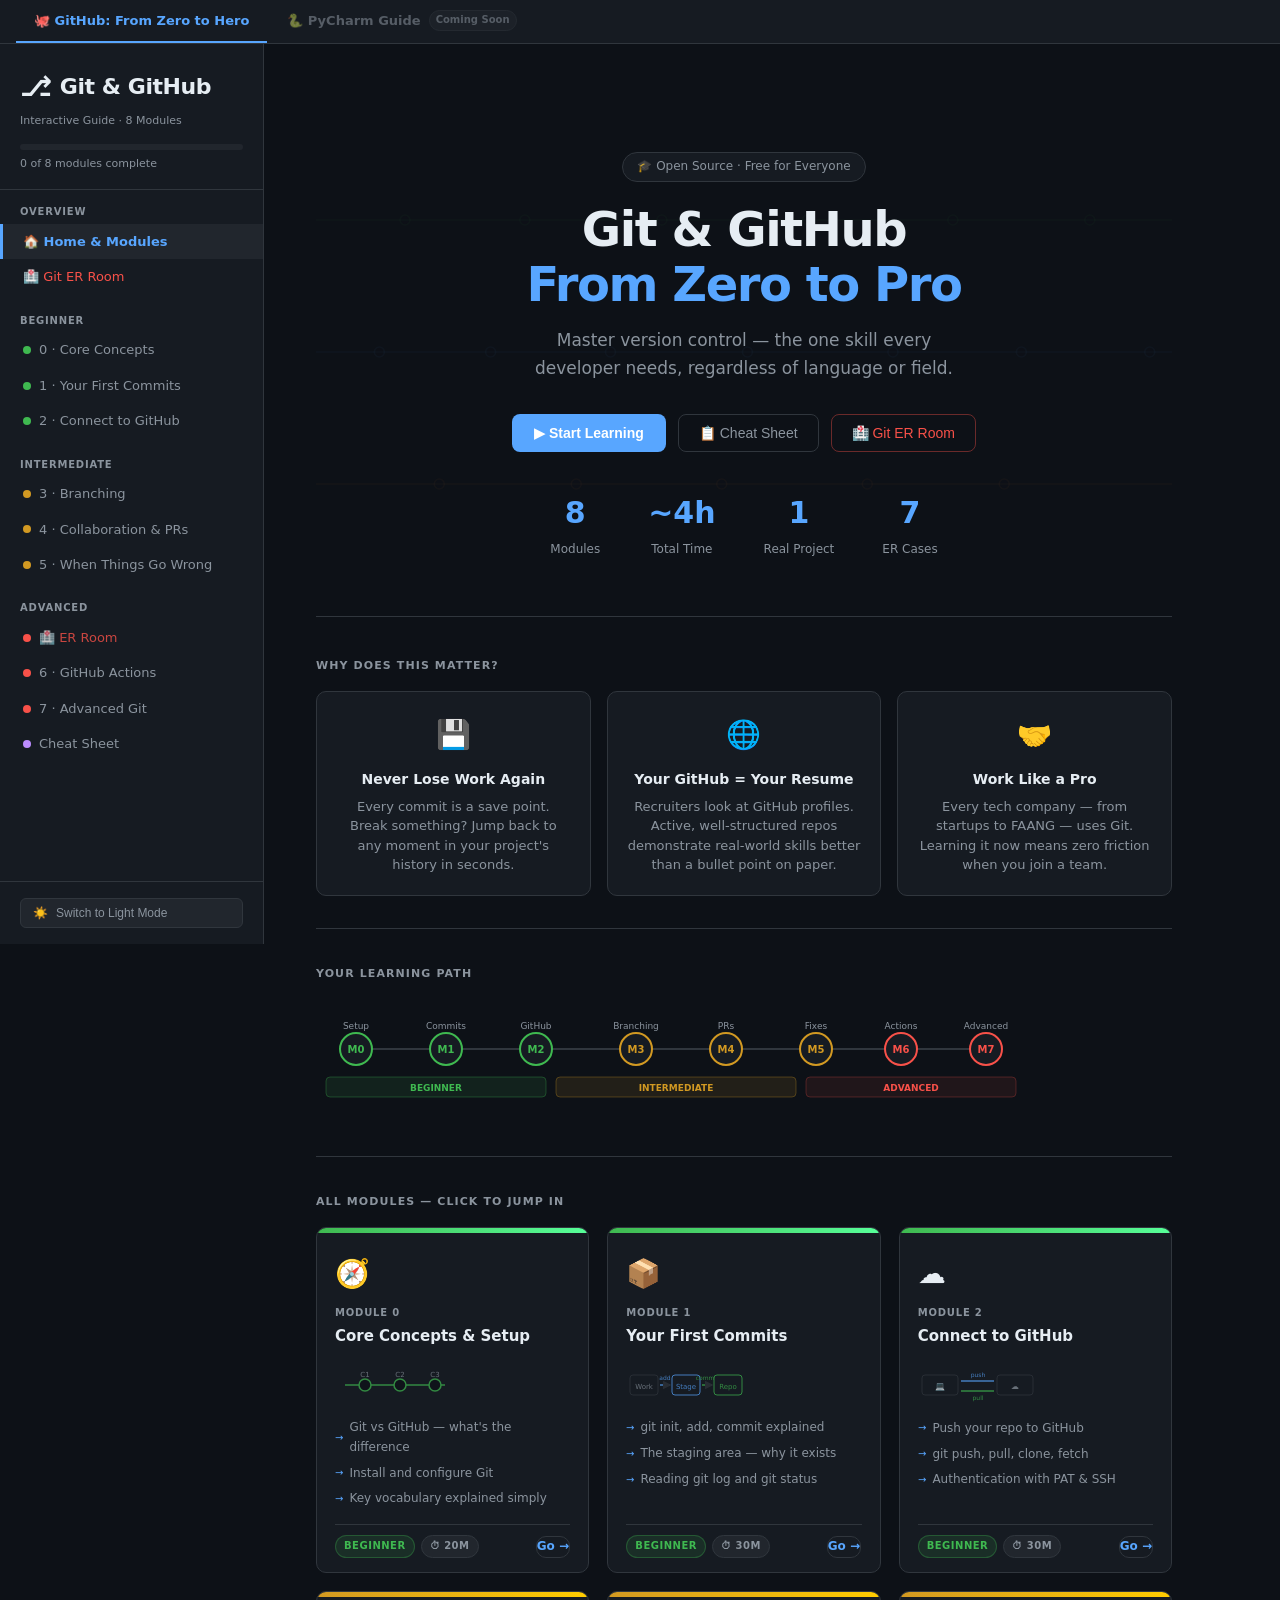
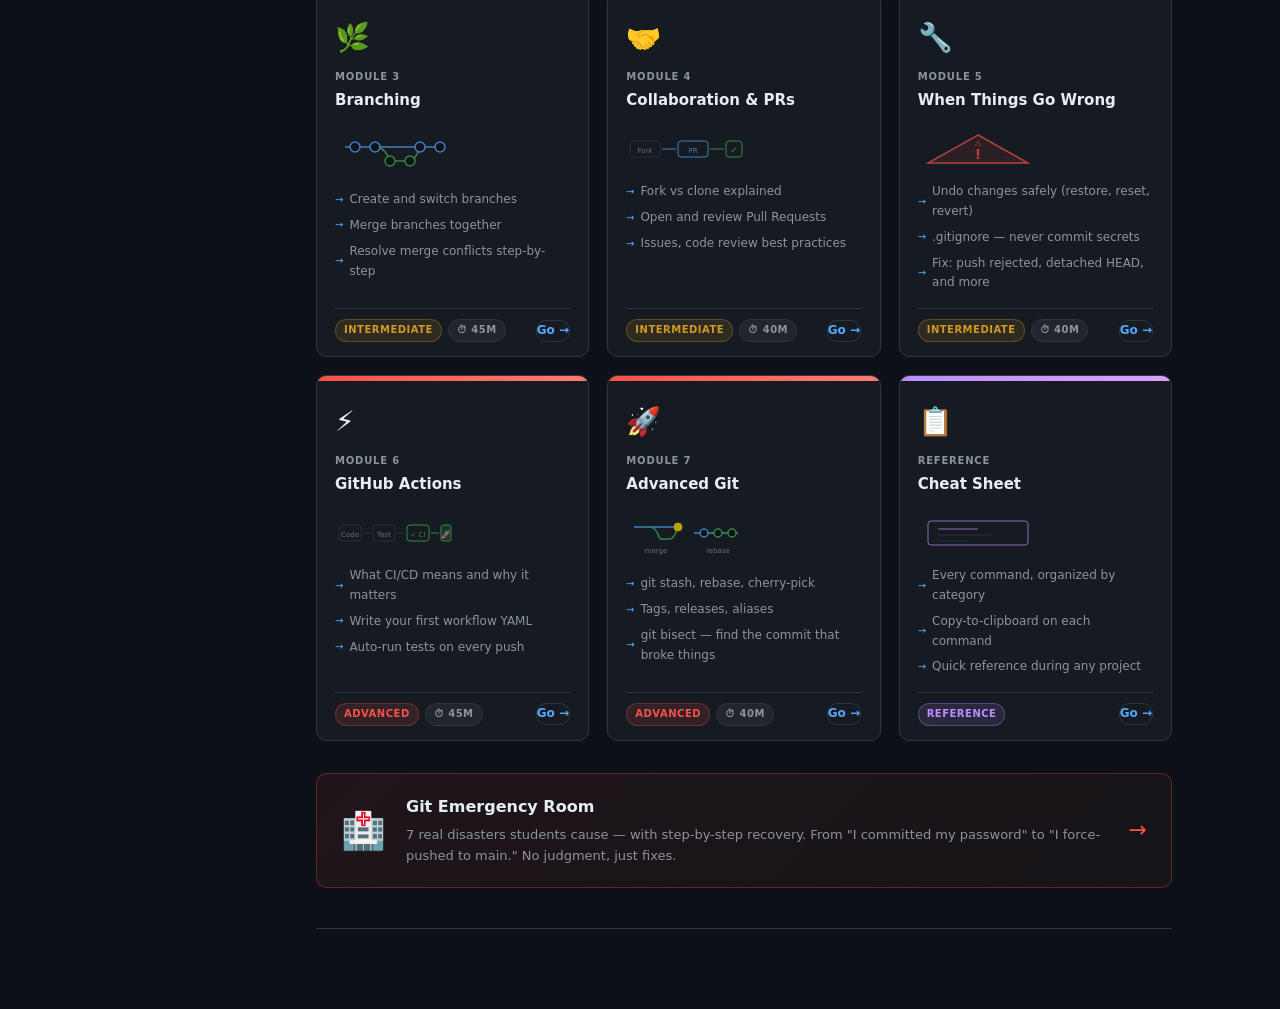
==== commit aaba8fc3: "Refactor: split monolithic index.html into modular folder structure - Extract CSS to css/style.css (" ====
--- a/github-guide/index.html
+++ b/github-guide/index.html
@@ -4,469 +4,19 @@
   <meta charset="UTF-8">
   <meta name="viewport" content="width=device-width, initial-scale=1.0">
   <title>Git &amp; GitHub — From Zero to Pro</title>
-  <style>
-    :root[data-theme="dark"] {
-      --bg:#0d1117; --surface:#161b22; --surface2:#21262d; --border:#30363d;
-      --text:#e6edf3; --text-muted:#8b949e; --accent:#58a6ff; --accent-hover:#79c0ff;
-      --green:#3fb950; --yellow:#d29922; --red:#f85149; --orange:#f0883e;
-      --purple:#bc8cff; --code-bg:#0d1117;
-    }
-    :root[data-theme="light"] {
-      --bg:#ffffff; --surface:#f6f8fa; --surface2:#eaeef2; --border:#d0d7de;
-      --text:#1f2328; --text-muted:#656d76; --accent:#0969da; --accent-hover:#0550ae;
-      --green:#1a7f37; --yellow:#9a6700; --red:#cf222e; --orange:#bc4c00;
-      --purple:#8250df; --code-bg:#f6f8fa;
-    }
-    *{box-sizing:border-box;margin:0;padding:0;}
-    html{scroll-behavior:smooth;}
-    body{font-family:-apple-system,BlinkMacSystemFont,'Segoe UI',system-ui,sans-serif;
-      background:var(--bg);color:var(--text);line-height:1.65;display:flex;min-height:100vh;}
-
-    /* ── SIDEBAR ── */
-    #sidebar{width:264px;min-height:100vh;background:var(--surface);
-      border-right:1px solid var(--border);padding:0;position:fixed;top:0;left:0;
-      overflow-y:auto;z-index:100;display:flex;flex-direction:column;}
-    .sb-head{padding:20px 20px 16px;border-bottom:1px solid var(--border);}
-    .sb-logo{font-size:22px;font-weight:800;display:flex;align-items:center;gap:8px;
-      letter-spacing:-0.02em;}
-    .sb-logo span{font-size:28px;}
-    .sb-sub{font-size:11px;color:var(--text-muted);margin-top:2px;}
-    .prog-wrap{margin-top:14px;background:var(--surface2);border-radius:6px;height:6px;overflow:hidden;}
-    .prog-bar{height:100%;background:linear-gradient(90deg,var(--green),var(--accent));
-      width:0%;transition:width .5s ease;border-radius:6px;}
-    .prog-label{font-size:11px;color:var(--text-muted);margin-top:5px;}
-    .nav-group{padding:8px 0 4px;}
-    .nav-group-title{font-size:10px;font-weight:700;text-transform:uppercase;
-      letter-spacing:.08em;color:var(--text-muted);padding:6px 20px 3px;}
-    .nav-item{display:flex;align-items:center;gap:8px;padding:7px 20px;
-      color:var(--text-muted);text-decoration:none;font-size:13px;
-      border-left:3px solid transparent;transition:all .15s;cursor:pointer;}
-    .nav-item:hover{color:var(--text);background:var(--surface2);}
-    .nav-item.active{color:var(--accent);border-left-color:var(--accent);
-      background:var(--surface2);font-weight:600;}
-    .nav-item.done{color:var(--text);}
-    .dot{width:8px;height:8px;border-radius:50%;flex-shrink:0;}
-    .dot.b{background:var(--green);}.dot.i{background:var(--yellow);}
-    .dot.a{background:var(--red);}.dot.r{background:var(--purple);}
-    .check{margin-left:auto;color:var(--green);font-size:11px;opacity:0;}
-    .nav-item.done .check{opacity:1;}
-    .sb-foot{margin-top:auto;padding:16px 20px;border-top:1px solid var(--border);}
-    .theme-btn{display:flex;align-items:center;gap:8px;background:var(--surface2);
-      border:1px solid var(--border);border-radius:6px;padding:7px 12px;
-      color:var(--text-muted);cursor:pointer;font-size:12px;width:100%;transition:all .15s;}
-    .theme-btn:hover{color:var(--text);border-color:var(--accent);}
-
-    /* ── MAIN ── */
-    #main{margin-left:264px;flex:1;padding:44px 52px 80px;max-width:960px;}
-
-    /* ── HERO ── */
-    .hero{text-align:center;padding:48px 0 52px;border-bottom:1px solid var(--border);margin-bottom:60px;}
-    .hero-pill{display:inline-flex;align-items:center;gap:6px;background:var(--surface);
-      border:1px solid var(--border);border-radius:20px;padding:4px 14px;font-size:12px;
-      color:var(--text-muted);margin-bottom:20px;}
-    .hero h1{font-size:44px;font-weight:800;letter-spacing:-.03em;line-height:1.15;margin-bottom:14px;}
-    .hero h1 .ac{color:var(--accent);}
-    .hero p{font-size:17px;color:var(--text-muted);max-width:480px;margin:0 auto 36px;}
-    .stats{display:flex;justify-content:center;gap:48px;}
-    .stat .n{font-size:28px;font-weight:800;color:var(--accent);}
-    .stat .l{font-size:12px;color:var(--text-muted);margin-top:2px;}
-    .project-intro{background:linear-gradient(135deg,rgba(88,166,255,.07),rgba(63,185,80,.07));
-      border:1px solid var(--accent);border-radius:10px;padding:18px 22px;margin-top:32px;
-      text-align:left;font-size:14px;}
-    .project-intro strong{color:var(--accent);}
-
-    /* ── MODULE ── */
-    .module{margin-bottom:80px;scroll-margin-top:20px;}
-    .mod-head{display:flex;align-items:flex-start;gap:14px;margin-bottom:28px;
-      padding-bottom:20px;border-bottom:1px solid var(--border);}
-    .mod-icon{font-size:32px;flex-shrink:0;line-height:1;}
-    .mod-meta{flex:1;}
-    .badges{display:flex;gap:6px;flex-wrap:wrap;margin-bottom:6px;}
-    .badge{font-size:10px;font-weight:700;padding:2px 8px;border-radius:20px;
-      text-transform:uppercase;letter-spacing:.05em;border:1px solid;}
-    .badge.b{background:rgba(63,185,80,.12);color:var(--green);border-color:rgba(63,185,80,.3);}
-    .badge.i{background:rgba(210,153,34,.12);color:var(--yellow);border-color:rgba(210,153,34,.3);}
-    .badge.a{background:rgba(248,81,73,.12);color:var(--red);border-color:rgba(248,81,73,.3);}
-    .badge.t{background:var(--surface2);color:var(--text-muted);border-color:var(--border);}
-    .module h2{font-size:28px;font-weight:800;letter-spacing:-.02em;}
-    .module h3{font-size:18px;font-weight:700;margin:32px 0 12px;display:flex;
-      align-items:center;gap:8px;}
-    .module h3::before{content:'';display:block;width:3px;height:18px;
-      background:var(--accent);border-radius:2px;flex-shrink:0;}
-    .module p{font-size:15px;margin-bottom:12px;color:var(--text);}
-    .module ul,.module ol{margin:8px 0 14px 22px;font-size:15px;}
-    .module li{margin-bottom:5px;}
-    a{color:var(--accent);}
-
-    /* ── CONCEPT BOX ── */
-    .concept{background:var(--surface);border:1px solid var(--border);border-radius:8px;
-      padding:16px 20px;margin:16px 0;}
-    .concept .ct{font-size:10px;font-weight:700;text-transform:uppercase;
-      letter-spacing:.07em;color:var(--accent);margin-bottom:8px;}
-
-    /* ── CODE ── */
-    .code-wrap{position:relative;margin:12px 0 20px;}
-    .code-label{font-size:11px;color:var(--text-muted);background:var(--surface);
-      border:1px solid var(--border);border-bottom:none;border-radius:6px 6px 0 0;
-      padding:4px 12px;display:inline-block;font-family:'SF Mono','Fira Code',monospace;}
-    pre{background:var(--code-bg);border:1px solid var(--border);border-radius:6px;
-      padding:16px 20px;overflow-x:auto;font-family:'SF Mono','Fira Code','Cascadia Code',monospace;
-      font-size:13px;line-height:1.75;position:relative;}
-    .code-label+pre{border-radius:0 6px 6px 6px;}
-    .copy-btn{position:absolute;top:8px;right:8px;background:var(--surface2);
-      border:1px solid var(--border);border-radius:4px;color:var(--text-muted);
-      padding:4px 10px;font-size:11px;cursor:pointer;transition:all .15s;
-      font-family:-apple-system,sans-serif;}
-    .copy-btn:hover{color:var(--text);border-color:var(--accent);}
-    .copy-btn.copied{color:var(--green);border-color:var(--green);}
-    code{font-family:'SF Mono','Fira Code',monospace;font-size:.87em;
-      background:var(--surface2);padding:2px 6px;border-radius:4px;border:1px solid var(--border);}
-    pre code{background:none;padding:0;border:none;font-size:1em;}
-    .c{color:#8b949e;} /* comment */
-    .kw{color:#ff7b72;} /* keyword */
-    .str{color:#a5d6ff;} /* string */
-    .num{color:#f0883e;} /* number/flag */
-    .ok{color:#3fb950;} /* success */
-    .err{color:#f85149;} /* error */
-    .dim{color:#8b949e;} /* muted output */
-    .hl{color:#ffd700;} /* highlight */
-
-    /* ── TERMINAL ── */
-    .terminal{background:#0a0a0a;border-radius:8px;overflow:hidden;margin:12px 0 20px;
-      font-family:'SF Mono','Fira Code',monospace;font-size:13px;}
-    .t-bar{background:#1c1c1c;padding:10px 14px;display:flex;align-items:center;gap:6px;}
-    .t-dot{width:12px;height:12px;border-radius:50%;}
-    .t-dot.r{background:#ff5f56;}.t-dot.y{background:#ffbd2e;}.t-dot.g{background:#27c93f;}
-    .t-title{font-size:11px;color:#666;margin-left:8px;}
-    .t-body{padding:14px 18px;line-height:2;color:#e0e0e0;}
-    .tp{color:#27c93f;} .tc{color:#79c0ff;} .to{color:#8b949e;} .te{color:#ff5f56;}
-
-    /* ── CALLOUTS ── */
-    .callout{border-radius:8px;padding:13px 16px;margin:14px 0;font-size:14px;
-      border-left:4px solid;display:flex;gap:10px;align-items:flex-start;}
-    .callout-icon{flex-shrink:0;font-size:16px;margin-top:1px;}
-    .callout.info{background:rgba(88,166,255,.08);border-color:var(--accent);}
-    .callout.warn{background:rgba(210,153,34,.1);border-color:var(--yellow);}
-    .callout.danger{background:rgba(248,81,73,.1);border-color:var(--red);}
-    .callout.tip{background:rgba(188,140,255,.1);border-color:var(--purple);}
-    .callout.ok{background:rgba(63,185,80,.1);border-color:var(--green);}
-
-    /* ── PROJECT TASK ── */
-    .task-box{background:linear-gradient(135deg,rgba(88,166,255,.06),rgba(63,185,80,.06));
-      border:1px solid var(--accent);border-radius:10px;padding:20px 24px;margin:24px 0;}
-    .task-box-head{display:flex;align-items:center;gap:10px;margin-bottom:14px;}
-    .task-tag{font-size:10px;font-weight:800;text-transform:uppercase;letter-spacing:.07em;
-      background:var(--accent);color:#fff;padding:3px 8px;border-radius:4px;}
-    .task-box-head .title{font-weight:700;font-size:15px;}
-    .checklist{list-style:none;margin:0;padding:0;}
-    .checklist li{display:flex;align-items:flex-start;gap:10px;padding:5px 0;
-      font-size:14px;cursor:pointer;user-select:none;}
-    .cb{width:16px;height:16px;border:2px solid var(--border);border-radius:4px;
-      flex-shrink:0;margin-top:2px;transition:all .15s;display:flex;
-      align-items:center;justify-content:center;font-size:10px;}
-    .checklist li.done .cb{background:var(--green);border-color:var(--green);color:#fff;}
-    .checklist li.done .ct-text{text-decoration:line-through;color:var(--text-muted);}
-
-    /* ── COLLAPSIBLE ── */
-    .collapse{border:1px solid var(--border);border-radius:8px;margin:16px 0;overflow:hidden;}
-    .collapse-head{display:flex;align-items:center;gap:10px;padding:12px 16px;
-      cursor:pointer;background:var(--surface);font-size:14px;font-weight:600;
-      user-select:none;transition:background .15s;}
-    .collapse-head:hover{background:var(--surface2);}
-    .arr{margin-left:auto;color:var(--text-muted);font-size:12px;
-      transition:transform .2s;display:inline-block;}
-    .collapse.open .arr{transform:rotate(90deg);}
-    .collapse-body{display:none;padding:16px;border-top:1px solid var(--border);}
-    .collapse.open .collapse-body{display:block;}
-
-    /* ── STEPS ── */
-    .steps{margin:16px 0;}
-    .step{display:flex;gap:16px;margin-bottom:20px;}
-    .sn{width:28px;height:28px;border-radius:50%;background:var(--accent);color:#fff;
-      display:flex;align-items:center;justify-content:center;font-size:13px;
-      font-weight:700;flex-shrink:0;margin-top:2px;}
-    .sb{flex:1;}
-    .sb strong{display:block;font-size:15px;margin-bottom:5px;}
-
-    /* ── GIT GRAPH ── */
-    .graph-wrap{background:var(--surface);border:1px solid var(--border);border-radius:8px;
-      padding:20px 24px;margin:16px 0;overflow-x:auto;}
-    .graph-wrap svg text{font-family:'SF Mono',monospace;}
-
-    /* ── TABLE ── */
-    .tbl{width:100%;border-collapse:collapse;font-size:13px;margin:12px 0 20px;}
-    .tbl th{text-align:left;padding:8px 12px;background:var(--surface);
-      border:1px solid var(--border);font-size:11px;font-weight:700;
-      text-transform:uppercase;letter-spacing:.05em;color:var(--text-muted);}
-    .tbl td{padding:8px 12px;border:1px solid var(--border);vertical-align:top;}
-    .tbl tr:hover td{background:var(--surface);}
-    .tbl td:first-child{font-family:'SF Mono',monospace;color:var(--accent);white-space:nowrap;}
-
-    /* ── CHEATSHEET ── */
-    .cs-grid{display:grid;grid-template-columns:repeat(auto-fill,minmax(290px,1fr));gap:18px;margin:20px 0;}
-    .cs-card{background:var(--surface);border:1px solid var(--border);border-radius:8px;overflow:hidden;}
-    .cs-head{background:var(--surface2);padding:9px 14px;font-size:11px;font-weight:700;
-      text-transform:uppercase;letter-spacing:.06em;border-bottom:1px solid var(--border);
-      color:var(--text-muted);}
-    .cs-card table{width:100%;border-collapse:collapse;font-size:12px;}
-    .cs-card td{padding:6px 14px;border-bottom:1px solid var(--border);}
-    .cs-card td:first-child{font-family:monospace;color:var(--accent);font-size:11px;white-space:nowrap;}
-    .cs-card td:last-child{color:var(--text-muted);}
-    .cs-card tr:last-child td{border-bottom:none;}
-
-    /* ── DIVIDER / FOOTER ── */
-    hr{border:none;border-top:1px solid var(--border);margin:40px 0;}
-    .finish{text-align:center;padding:48px 24px;background:var(--surface);
-      border-radius:12px;border:1px solid var(--border);}
-    .finish .trophy{font-size:64px;margin-bottom:16px;}
-
-    /* ── HAMBURGER / MOBILE ── */
-    .hamburger{display:none;position:fixed;top:14px;left:14px;z-index:200;
-      background:var(--surface);border:1px solid var(--border);border-radius:6px;
-      padding:8px 12px;cursor:pointer;font-size:16px;}
-    @media(max-width:800px){
-      .hamburger{display:block;}
-      #sidebar{transform:translateX(-100%);transition:transform .2s;}
-      #sidebar.open{transform:translateX(0);}
-      #main{margin-left:0;padding:64px 20px 60px;}
-      .hero h1{font-size:30px;}
-      .stats{gap:20px;}
-    }
-
-    /* ── CONFLICT VISUAL ── */
-    .conflict-block{font-family:'SF Mono',monospace;font-size:13px;border-radius:8px;
-      overflow:hidden;margin:12px 0 20px;}
-    .cb-yours{background:rgba(63,185,80,.15);padding:12px 16px;border-left:3px solid var(--green);}
-    .cb-sep{background:var(--surface2);padding:6px 16px;color:var(--text-muted);font-size:12px;}
-    .cb-theirs{background:rgba(248,81,73,.12);padding:12px 16px;border-left:3px solid var(--red);}
-    .cb-end{background:var(--surface2);padding:6px 16px;color:var(--text-muted);font-size:12px;}
-
-    /* ── LANDING PAGE ── */
-    .landing-hero{position:relative;overflow:hidden;text-align:center;
-      padding:64px 40px 56px;border-bottom:1px solid var(--border);margin-bottom:0;}
-    #heroCanvas{position:absolute;inset:0;width:100%;height:100%;opacity:.18;pointer-events:none;}
-    .landing-hero .inner{position:relative;z-index:1;}
-    .hero-pill{display:inline-flex;align-items:center;gap:6px;background:var(--surface);
-      border:1px solid var(--border);border-radius:20px;padding:4px 14px;font-size:12px;
-      color:var(--text-muted);margin-bottom:20px;}
-    .landing-hero h1{font-size:48px;font-weight:800;letter-spacing:-.03em;line-height:1.15;margin-bottom:14px;}
-    .landing-hero h1 .ac{color:var(--accent);}
-    .landing-hero .sub{font-size:17px;color:var(--text-muted);max-width:460px;margin:0 auto 32px;}
-    .hero-btns{display:flex;gap:12px;justify-content:center;flex-wrap:wrap;margin-bottom:36px;}
-    .btn-primary{background:var(--accent);color:#fff;border:none;border-radius:8px;
-      padding:11px 22px;font-size:14px;font-weight:600;cursor:pointer;transition:all .15s;}
-    .btn-primary:hover{opacity:.88;transform:translateY(-1px);}
-    .btn-ghost{background:transparent;color:var(--text-muted);border:1px solid var(--border);
-      border-radius:8px;padding:10px 20px;font-size:14px;cursor:pointer;transition:all .15s;}
-    .btn-ghost:hover{border-color:var(--accent);color:var(--accent);}
-    .hero-stats{display:flex;justify-content:center;gap:48px;}
-    .hero-stats .stat .n{font-size:30px;font-weight:800;color:var(--accent);}
-    .hero-stats .stat .l{font-size:12px;color:var(--text-muted);margin-top:2px;}
-
-    /* ── WHY CARDS ── */
-    .why-section{padding:40px 0 32px;border-bottom:1px solid var(--border);margin-bottom:0;}
-    .section-label{font-size:11px;font-weight:700;text-transform:uppercase;letter-spacing:.1em;
-      color:var(--text-muted);margin-bottom:16px;}
-    .why-cards{display:grid;grid-template-columns:repeat(3,1fr);gap:16px;}
-    .why-card{background:var(--surface);border:1px solid var(--border);border-radius:10px;
-      padding:20px;text-align:center;}
-    .why-card .wc-icon{font-size:28px;margin-bottom:10px;}
-    .why-card h4{font-size:14px;font-weight:700;margin-bottom:6px;}
-    .why-card p{font-size:13px;color:var(--text-muted);line-height:1.5;}
-
-    /* ── LEARNING PATH ── */
-    .path-section{padding:36px 0 32px;border-bottom:1px solid var(--border);margin-bottom:0;}
-    .path-svg-wrap{overflow-x:auto;padding:8px 0;}
-
-    /* ── MODULE CARDS ── */
-    .cards-section{padding:36px 0 40px;border-bottom:1px solid var(--border);margin-bottom:0;}
-    .mod-cards-grid{display:grid;grid-template-columns:repeat(3,1fr);gap:18px;}
-    .mod-card{background:var(--surface);border:1px solid var(--border);border-radius:10px;
-      overflow:hidden;cursor:pointer;transition:transform .2s,box-shadow .2s,border-color .2s;
-      display:flex;flex-direction:column;}
-    .mod-card:hover{transform:translateY(-4px);border-color:var(--accent);
-      box-shadow:0 8px 32px rgba(88,166,255,.15);}
-    .mod-card-top{height:5px;width:100%;}
-    .mod-card-top.b{background:linear-gradient(90deg,var(--green),#57ff99);}
-    .mod-card-top.i{background:linear-gradient(90deg,var(--yellow),#ffcc00);}
-    .mod-card-top.a{background:linear-gradient(90deg,var(--red),#ff7b72);}
-    .mod-card-top.r{background:linear-gradient(90deg,var(--purple),#d8a2ff);}
-    .mod-card-body{padding:18px 18px 14px;flex:1;display:flex;flex-direction:column;}
-    .mod-card-icon{font-size:28px;margin-bottom:8px;}
-    .mod-card-num{font-size:10px;font-weight:700;text-transform:uppercase;
-      letter-spacing:.08em;color:var(--text-muted);margin-bottom:3px;}
-    .mod-card h3{font-size:15px;font-weight:700;margin-bottom:10px;}
-    .mod-card-preview{list-style:none;padding:0;margin:0 0 12px;flex:1;}
-    .mod-card-preview li{font-size:12px;color:var(--text-muted);padding:3px 0;
-      display:flex;align-items:center;gap:6px;}
-    .mod-card-preview li::before{content:'→';color:var(--accent);font-size:10px;}
-    .mod-card-mini{margin:8px 0 12px;opacity:.7;}
-    .mod-card-footer{display:flex;align-items:center;justify-content:space-between;
-      padding-top:10px;border-top:1px solid var(--border);}
-    .mod-card-badges{display:flex;gap:6px;}
-    .mod-card .go{font-size:12px;color:var(--accent);font-weight:600;}
-
-    /* ── ER ROOM TEASER ── */
-    .er-teaser{background:linear-gradient(135deg,rgba(248,81,73,.08),rgba(248,81,73,.04));
-      border:1px solid rgba(248,81,73,.3);border-radius:10px;padding:20px 24px;
-      margin:32px 0 0;display:flex;align-items:center;gap:20px;cursor:pointer;
-      transition:border-color .15s;}
-    .er-teaser:hover{border-color:var(--red);}
-    .er-teaser-icon{font-size:36px;flex-shrink:0;}
-    .er-teaser h3{font-size:16px;font-weight:700;margin-bottom:4px;}
-    .er-teaser p{font-size:13px;color:var(--text-muted);}
-    .er-teaser .er-go{margin-left:auto;font-size:22px;color:var(--red);flex-shrink:0;}
-
-    /* ── DIAGRAMS ── */
-    .diagram-wrap{background:var(--surface);border:1px solid var(--border);border-radius:8px;
-      margin:18px 0 24px;overflow:hidden;}
-    .diagram-label{font-size:10px;font-weight:700;text-transform:uppercase;letter-spacing:.07em;
-      color:var(--text-muted);background:var(--surface2);padding:6px 14px;
-      border-bottom:1px solid var(--border);}
-    .diagram-inner{padding:20px;}
-
-    /* Before/After */
-    .before-after{display:grid;grid-template-columns:1fr 1fr;gap:0;}
-    .ba-panel{padding:16px 18px;}
-    .ba-panel.before{background:rgba(248,81,73,.06);border-right:1px solid var(--border);}
-    .ba-panel.after{background:rgba(63,185,80,.06);}
-    .ba-title{font-size:11px;font-weight:700;text-transform:uppercase;letter-spacing:.07em;
-      margin-bottom:10px;display:flex;align-items:center;gap:6px;}
-    .ba-panel.before .ba-title{color:var(--red);}
-    .ba-panel.after .ba-title{color:var(--green);}
-    .ba-files{font-family:'SF Mono',monospace;font-size:12px;line-height:2;color:var(--text-muted);}
-    .ba-files .fn-bad{color:var(--red);}
-    .ba-files .fn-ok{color:var(--green);}
-    .ba-files .fn-dim{color:var(--text-muted);}
-    .ba-caption{font-size:11px;color:var(--text-muted);margin-top:10px;font-style:italic;}
-
-    /* Staging Machine */
-    .staging-machine{display:flex;align-items:center;gap:0;padding:8px 0;}
-    .stage-zone{flex:1;background:var(--surface2);border:1px solid var(--border);
-      border-radius:8px;padding:14px 12px;text-align:center;}
-    .stage-zone .sz-icon{font-size:24px;margin-bottom:6px;}
-    .stage-zone .sz-name{font-size:11px;font-weight:700;color:var(--text-muted);
-      text-transform:uppercase;letter-spacing:.06em;margin-bottom:4px;}
-    .stage-zone .sz-files{font-size:11px;color:var(--text-muted);}
-    .stage-arrow{flex-shrink:0;padding:0 12px;text-align:center;}
-    .stage-arrow .sa-cmd{font-family:'SF Mono',monospace;font-size:10px;color:var(--accent);
-      display:block;margin-bottom:4px;white-space:nowrap;}
-    .stage-arrow .sa-arr{font-size:18px;color:var(--accent);}
-
-    /* Push/Pull Animation */
-    .pushpull-wrap{display:flex;align-items:center;justify-content:center;
-      gap:0;padding:12px 0;position:relative;}
-    .pp-box{background:var(--surface2);border:1px solid var(--border);border-radius:8px;
-      padding:14px 18px;text-align:center;min-width:120px;}
-    .pp-box .ppb-icon{font-size:24px;margin-bottom:4px;}
-    .pp-box .ppb-label{font-size:12px;font-weight:600;}
-    .pp-box .ppb-sub{font-size:10px;color:var(--text-muted);margin-top:2px;}
-    .pp-arrows{flex:1;display:flex;flex-direction:column;gap:12px;
-      align-items:center;padding:0 8px;position:relative;}
-    .pp-arrow-row{display:flex;align-items:center;gap:8px;width:100%;}
-    .pp-arrow-line{flex:1;height:2px;position:relative;overflow:visible;}
-    .pp-arrow-line.push-line{background:rgba(88,166,255,.3);}
-    .pp-arrow-line.pull-line{background:rgba(63,185,80,.3);}
-    .pp-cmd{font-family:'SF Mono',monospace;font-size:10px;white-space:nowrap;}
-    .pp-cmd.push{color:var(--accent);}
-    .pp-cmd.pull{color:var(--green);}
-    .pp-packet{width:10px;height:10px;border-radius:50%;position:absolute;top:-4px;}
-    .pp-packet.push{background:var(--accent);animation:packetR 2s linear infinite;}
-    .pp-packet.pull{background:var(--green);animation:packetL 2s linear infinite 1s;}
-    @keyframes packetR{0%{left:0;}100%{left:calc(100% - 10px);}}
-    @keyframes packetL{0%{left:calc(100% - 10px);}100%{left:0;}}
-    .pp-arrowhead{font-size:12px;}
-    .pp-arrowhead.push{color:var(--accent);}
-    .pp-arrowhead.pull{color:var(--green);}
-
-    /* PR Flow */
-    .pr-flow{display:flex;align-items:center;flex-wrap:wrap;gap:4px;padding:8px 0;}
-    .pr-step{background:var(--surface2);border:1px solid var(--border);border-radius:6px;
-      padding:8px 12px;font-size:12px;text-align:center;white-space:nowrap;}
-    .pr-step .ps-icon{display:block;font-size:16px;margin-bottom:2px;}
-    .pr-step.highlight{background:rgba(88,166,255,.1);border-color:var(--accent);color:var(--accent);}
-    .pr-step.loop{background:rgba(210,153,34,.1);border-color:var(--yellow);color:var(--yellow);}
-    .pr-connector{color:var(--text-muted);font-size:14px;padding:0 2px;}
-    .pr-loop-note{font-size:11px;color:var(--yellow);padding:6px 0 0;width:100%;}
-
-    /* CI/CD Pipeline */
-    .pipeline-wrap{display:flex;align-items:center;gap:0;overflow-x:auto;padding:8px 0;}
-    .pl-stage{background:var(--surface2);border:1px solid var(--border);border-radius:6px;
-      padding:10px 12px;text-align:center;min-width:80px;transition:all .3s;flex-shrink:0;}
-    .pl-stage .pls-icon{font-size:18px;margin-bottom:4px;display:block;}
-    .pl-stage .pls-label{font-size:10px;font-weight:600;color:var(--text-muted);}
-    .pl-stage.active{background:rgba(63,185,80,.15);border-color:var(--green);}
-    .pl-stage.active .pls-label{color:var(--green);}
-    .pl-stage.fail{background:rgba(248,81,73,.12);border-color:var(--red);}
-    .pl-stage.fail .pls-label{color:var(--red);}
-    .pl-connector{color:var(--text-muted);padding:0 6px;font-size:14px;flex-shrink:0;}
-    .pl-branch{display:flex;flex-direction:column;gap:6px;flex-shrink:0;}
-    .pl-run-btn{display:block;margin:12px auto 0;background:var(--green);color:#fff;
-      border:none;border-radius:6px;padding:6px 16px;font-size:12px;cursor:pointer;
-      transition:opacity .15s;}
-    .pl-run-btn:hover{opacity:.8;}
-
-    /* Decision Tree */
-    .dtree-wrap{overflow-x:auto;padding:8px 0;}
-
-    /* ER ROOM ── */
-    .er-room-header{background:linear-gradient(135deg,rgba(248,81,73,.12),rgba(248,81,73,.04));
-      border:1px solid rgba(248,81,73,.25);border-radius:10px;padding:20px 24px;margin-bottom:24px;
-      display:flex;align-items:center;gap:16px;}
-    .er-room-header .er-icon{font-size:40px;flex-shrink:0;}
-    .er-room-header h3{font-size:20px;font-weight:800;margin-bottom:4px;}
-    .er-room-header p{font-size:13px;color:var(--text-muted);}
-    .er-cases{display:flex;flex-direction:column;gap:12px;}
-    .er-case{border:1px solid var(--border);border-radius:8px;overflow:hidden;}
-    .er-case-head{display:flex;align-items:center;gap:12px;padding:12px 16px;
-      cursor:pointer;background:var(--surface);user-select:none;transition:background .15s;}
-    .er-case-head:hover{background:var(--surface2);}
-    .er-case-num{font-size:10px;font-weight:700;color:var(--text-muted);
-      font-family:'SF Mono',monospace;flex-shrink:0;}
-    .er-case-name{font-weight:700;font-size:14px;flex:1;}
-    .severity{font-size:10px;font-weight:700;padding:2px 8px;border-radius:20px;
-      text-transform:uppercase;letter-spacing:.05em;flex-shrink:0;}
-    .severity.crit{background:rgba(248,81,73,.15);color:var(--red);border:1px solid rgba(248,81,73,.3);}
-    .severity.mod{background:rgba(210,153,34,.12);color:var(--yellow);border:1px solid rgba(210,153,34,.3);}
-    .severity.min{background:rgba(63,185,80,.12);color:var(--green);border:1px solid rgba(63,185,80,.3);}
-    .er-arr{margin-left:4px;font-size:12px;color:var(--text-muted);transition:transform .2s;}
-    .er-case.open .er-arr{transform:rotate(90deg);}
-    .er-case-body{display:none;padding:16px;border-top:1px solid var(--border);background:var(--bg);}
-    .er-case.open .er-case-body{display:block;}
-    .er-row{display:grid;grid-template-columns:80px 1fr;gap:8px;margin-bottom:10px;font-size:14px;}
-    .er-row-label{font-size:11px;font-weight:700;text-transform:uppercase;
-      letter-spacing:.06em;color:var(--text-muted);padding-top:2px;}
-
-    /* Responsive additions */
-    @media(max-width:900px){
-      .why-cards{grid-template-columns:1fr;}
-      .mod-cards-grid{grid-template-columns:repeat(2,1fr);}
-      .before-after{grid-template-columns:1fr;}
-      .ba-panel.before{border-right:none;border-bottom:1px solid var(--border);}
-    }
-    @media(max-width:600px){
-      .mod-cards-grid{grid-template-columns:1fr;}
-      .landing-hero h1{font-size:32px;}
-      .hero-stats{gap:24px;}
-      .staging-machine{flex-direction:column;}
-      .stage-arrow{transform:rotate(90deg);}
-    }
-
-    /* Keyframes */
-    @keyframes fadeUp{from{opacity:0;transform:translateY(12px);}to{opacity:1;transform:none;}}
-    .mod-card{animation:fadeUp .3s ease both;}
-    .mod-card:nth-child(1){animation-delay:.05s;}
-    .mod-card:nth-child(2){animation-delay:.10s;}
-    .mod-card:nth-child(3){animation-delay:.15s;}
-    .mod-card:nth-child(4){animation-delay:.20s;}
-    .mod-card:nth-child(5){animation-delay:.25s;}
-    .mod-card:nth-child(6){animation-delay:.30s;}
-    .mod-card:nth-child(7){animation-delay:.35s;}
-    .mod-card:nth-child(8){animation-delay:.40s;}
-    .mod-card:nth-child(9){animation-delay:.45s;}
-  </style>
+  <link rel="stylesheet" href="../css/style.css">
 </head>
 <body>
+
+<!-- ════════════════ TOP TAB BAR ════════════════ -->
+<div id="top-tabs">
+  <div class="top-tab active" data-tab="git" onclick="window.location.href='./'">
+    🐙 GitHub: From Zero to Hero
+  </div>
+  <div class="top-tab soon" data-tab="pycharm" onclick="window.location.href='../pycharm-guide/'">
+    🐍 PyCharm Guide <span class="tab-badge">Coming Soon</span>
+  </div>
+</div>
 
 <button class="hamburger" onclick="toggleSidebar()">☰</button>
 
@@ -474,7 +24,7 @@
 <nav id="sidebar">
   <div class="sb-head">
     <div class="sb-logo"><span>⎇</span> Git &amp; GitHub</div>
-    <div class="sb-sub">GWU Student Guide · 8 Modules</div>
+    <div class="sb-sub">Interactive Guide · 8 Modules</div>
     <div class="prog-wrap"><div class="prog-bar" id="progressBar"></div></div>
     <div class="prog-label" id="progressLabel">0 of 8 modules complete</div>
   </div>
@@ -516,13 +66,13 @@
 <main id="main">
 
 <!-- ════════ LANDING PAGE ════════ -->
-<section id="landing">
+<section id="landing" class="page-view active">
 
 <!-- HERO -->
 <div class="landing-hero">
   <canvas id="heroCanvas"></canvas>
   <div class="inner">
-    <div class="hero-pill">🎓 GWU · Spring 2026 · For Students Who Can Code</div>
+    <div class="hero-pill">🎓 Open Source · Free for Everyone</div>
     <h1>Git &amp; GitHub<br><span class="ac">From Zero to Pro</span></h1>
     <p class="sub">Master version control — the one skill every developer needs, regardless of language or field.</p>
     <div class="hero-btns">
@@ -894,7 +444,7 @@
 
 
 <!-- ════════ MODULE 0 ════════ -->
-<section class="module" id="m0">
+<section class="module page-view" id="m0">
   <div class="mod-head">
     <div class="mod-icon">🧭</div>
     <div class="mod-meta">
@@ -1029,7 +579,7 @@
         <strong>Tell Git who you are — do this once</strong>
         <div class="code-wrap">
           <pre><button class="copy-btn" onclick="copyCode(this)">Copy</button>git config --global user.name  <span class="str">"Your Name"</span>
-git config --global user.email <span class="str">"you@gwu.edu"</span>
+git config --global user.email <span class="str">"you@example.com"</span>
 git config --global init.defaultBranch main   <span class="c"># modern default</span></pre>
         </div>
         <div class="callout info"><div class="callout-icon">ℹ️</div>
@@ -1049,7 +599,7 @@
           <div class="t-body">
             <div><span class="tp">$ </span><span class="tc">git config --list</span></div>
             <div class="to">user.name=Your Name</div>
-            <div class="to">user.email=you@gwu.edu</div>
+            <div class="to">user.email=you@example.com</div>
             <div class="to">init.defaultbranch=main</div>
           </div>
         </div>
@@ -1065,7 +615,7 @@
     <ul class="checklist" id="tasks-m0">
       <li onclick="toggleTask(this)"><div class="cb"></div><span class="ct-text">Install Git and open a terminal</span></li>
       <li onclick="toggleTask(this)"><div class="cb"></div><span class="ct-text">Run <code>git config --global user.name "Your Name"</code></span></li>
-      <li onclick="toggleTask(this)"><div class="cb"></div><span class="ct-text">Run <code>git config --global user.email "you@gwu.edu"</code></span></li>
+      <li onclick="toggleTask(this)"><div class="cb"></div><span class="ct-text">Run <code>git config --global user.email "you@example.com"</code></span></li>
       <li onclick="toggleTask(this)"><div class="cb"></div><span class="ct-text">Create a free account at <strong>github.com</strong></span></li>
     </ul>
   </div>
@@ -1073,7 +623,7 @@
 
 
 <!-- ════════ MODULE 1 ════════ -->
-<section class="module" id="m1">
+<section class="module page-view" id="m1">
   <div class="mod-head">
     <div class="mod-icon">📦</div>
     <div class="mod-meta">
@@ -1300,7 +850,7 @@
 
 
 <!-- ════════ MODULE 2 ════════ -->
-<section class="module" id="m2">
+<section class="module page-view" id="m2">
   <div class="mod-head">
     <div class="mod-icon">☁️</div>
     <div class="mod-meta">
@@ -1392,7 +942,7 @@
           <li>Copy the token and paste it as your password when Git prompts you</li>
         </ol>
         <div class="callout tip"><div class="callout-icon">💡</div>
-          <div><strong>Recommended alternative:</strong> Use <strong>SSH keys</strong> to never type a password again. Follow: <code>ssh-keygen -t ed25519 -C "you@gwu.edu"</code> then add the public key to GitHub Settings → SSH Keys.</div>
+          <div><strong>Recommended alternative:</strong> Use <strong>SSH keys</strong> to never type a password again. Follow: <code>ssh-keygen -t ed25519 -C "you@example.com"</code> then add the public key to GitHub Settings → SSH Keys.</div>
         </div>
       </div>
     </div>
@@ -1454,7 +1004,7 @@
 
 
 <!-- ════════ MODULE 3 ════════ -->
-<section class="module" id="m3">
+<section class="module page-view" id="m3">
   <div class="mod-head">
     <div class="mod-icon">🌿</div>
     <div class="mod-meta">
@@ -1625,7 +1175,7 @@
 
 
 <!-- ════════ MODULE 4 ════════ -->
-<section class="module" id="m4">
+<section class="module page-view" id="m4">
   <div class="mod-head">
     <div class="mod-icon">🤝</div>
     <div class="mod-meta">
@@ -1772,7 +1322,7 @@
 
 
 <!-- ════════ MODULE 5 ════════ -->
-<section class="module" id="m5">
+<section class="module page-view" id="m5">
   <div class="mod-head">
     <div class="mod-icon">🔧</div>
     <div class="mod-meta">
@@ -1953,7 +1503,7 @@
 
 
 <!-- ════════ GIT ER ROOM ════════ -->
-<section class="module" id="er">
+<section class="module page-view" id="er">
   <div class="mod-head">
     <div class="mod-icon">🏥</div>
     <div class="mod-meta">
@@ -2132,7 +1682,7 @@
 
 
 <!-- ════════ MODULE 6 ════════ -->
-<section class="module" id="m6">
+<section class="module page-view" id="m6">
   <div class="mod-head">
     <div class="mod-icon">⚡</div>
     <div class="mod-meta">
@@ -2278,7 +1828,7 @@
 
 
 <!-- ════════ MODULE 7 ════════ -->
-<section class="module" id="m7">
+<section class="module page-view" id="m7">
   <div class="mod-head">
     <div class="mod-icon">🚀</div>
     <div class="mod-meta">
@@ -2412,7 +1962,7 @@
 
 
 <!-- ════════ CHEAT SHEET ════════ -->
-<section class="module" id="cs">
+<section class="module page-view" id="cs">
   <div class="mod-head">
     <div class="mod-icon">📋</div>
     <div class="mod-meta">
@@ -2512,224 +2062,14 @@
     Your <code>my-tech-wiki</code> repository is proof of that.
   </p>
   <p style="font-size:14px;color:var(--text-muted);">
-    Share your repo link with your professor: <strong>github.com/YOUR-USERNAME/my-tech-wiki</strong>
+    Share your repo link: <strong>github.com/YOUR-USERNAME/my-tech-wiki</strong>
   </p>
 </div>
 
 </main>
 
-<script>
-// ── SCROLL HELPER ──
-function scrollToId(id) {
-  const el = document.getElementById(id);
-  if (el) el.scrollIntoView({ behavior: 'smooth', block: 'start' });
-  if (window.innerWidth <= 800) document.getElementById('sidebar').classList.remove('open');
-}
-
-// ── HERO CANVAS ──
-function initHeroCanvas() {
-  const canvas = document.getElementById('heroCanvas');
-  if (!canvas) return;
-  const ctx = canvas.getContext('2d');
-  function resize() { canvas.width = canvas.offsetWidth; canvas.height = canvas.offsetHeight; }
-  resize();
-  window.addEventListener('resize', resize);
-  const branches = [
-    { y: 0.25, color: '#3fb950', commits: [0.08, 0.22, 0.38, 0.55, 0.72, 0.88] },
-    { y: 0.50, color: '#58a6ff', commits: [0.05, 0.18, 0.32, 0.48, 0.65, 0.80, 0.95] },
-    { y: 0.75, color: '#f0883e', commits: [0.12, 0.28, 0.45, 0.62, 0.78] },
-  ];
-  const merges = [{ from: 0, to: 1, atX: 0.38 }, { from: 2, to: 1, atX: 0.62 }];
-  let offset = 0;
-  function draw() {
-    ctx.clearRect(0, 0, canvas.width, canvas.height);
-    const isDark = document.documentElement.getAttribute('data-theme') !== 'light';
-    ctx.globalAlpha = isDark ? 0.2 : 0.12;
-    branches.forEach(b => {
-      const y = canvas.height * b.y;
-      ctx.beginPath(); ctx.moveTo(0, y); ctx.lineTo(canvas.width, y);
-      ctx.strokeStyle = b.color; ctx.lineWidth = 1.5; ctx.stroke();
-      b.commits.forEach(cx => {
-        const x = ((cx + offset) % 1.05) * canvas.width;
-        ctx.beginPath(); ctx.arc(x, y, 5, 0, Math.PI * 2);
-        ctx.fillStyle = isDark ? '#0d1117' : '#ffffff'; ctx.fill();
-        ctx.strokeStyle = b.color; ctx.lineWidth = 1.5; ctx.stroke();
-      });
-    });
-    merges.forEach(m => {
-      const x = ((m.atX + offset) % 1.05) * canvas.width;
-      const y1 = canvas.height * branches[m.from].y;
-      const y2 = canvas.height * branches[m.to].y;
-      ctx.beginPath(); ctx.moveTo(x, y1); ctx.lineTo(x, y2);
-      ctx.strokeStyle = '#30363d'; ctx.lineWidth = 1; ctx.setLineDash([3, 3]); ctx.stroke();
-      ctx.setLineDash([]);
-    });
-    offset = (offset + 0.0003) % 1;
-    requestAnimationFrame(draw);
-  }
-  draw();
-}
-
-// ── PIPELINE SIMULATION ──
-function runPipeline() {
-  const stages = document.querySelectorAll('#ciPipeline .pl-stage[data-idx]');
-  stages.forEach(s => { s.classList.remove('active'); });
-  let i = 0;
-  function next() {
-    if (i >= stages.length) return;
-    stages[i].classList.add('active');
-    i++;
-    setTimeout(next, 600);
-  }
-  next();
-}
-
-// ── ER ROOM TOGGLE ──
-function toggleER(header) {
-  header.parentElement.classList.toggle('open');
-}
-
-// ── THEME ──
-function toggleTheme() {
-  const html = document.documentElement;
-  const isDark = html.getAttribute('data-theme') === 'dark';
-  html.setAttribute('data-theme', isDark ? 'light' : 'dark');
-  document.getElementById('themeIcon').textContent = isDark ? '🌙' : '☀️';
-  document.getElementById('themeLabel').textContent = isDark ? 'Switch to Dark Mode' : 'Switch to Light Mode';
-  localStorage.setItem('theme', isDark ? 'light' : 'dark');
-}
-
-// ── COPY BUTTONS ──
-function copyCode(btn) {
-  const pre = btn.closest('pre') || btn.parentElement.querySelector('pre');
-  const text = pre ? pre.innerText.replace(/^Copy\n?/, '').trim() : '';
-  navigator.clipboard.writeText(text).then(() => {
-    btn.textContent = '✓ Copied';
-    btn.classList.add('copied');
-    setTimeout(() => { btn.textContent = 'Copy'; btn.classList.remove('copied'); }, 2000);
-  });
-}
-
-// ── COLLAPSIBLE ──
-function toggleCollapse(header) {
-  header.parentElement.classList.toggle('open');
-}
-
-// ── TASK CHECKLIST ──
-function toggleTask(li) {
-  li.classList.toggle('done');
-  if (li.classList.contains('done')) li.querySelector('.cb').textContent = '✓';
-  else li.querySelector('.cb').textContent = '';
-  saveProgress();
-  updateProgress();
-}
-
-// ── PROGRESS ──
-const MODULES = ['m0','m1','m2','m3','m4','m5','m6','m7'];
-function getModuleDone(id) {
-  const ul = document.getElementById('tasks-' + id);
-  if (!ul) return false;
-  const items = ul.querySelectorAll('li');
-  const done = ul.querySelectorAll('li.done');
-  return items.length > 0 && done.length === items.length;
-}
-
-function updateProgress() {
-  let count = 0;
-  MODULES.forEach(id => {
-    const isDone = getModuleDone(id);
-    const navItem = document.querySelector(`[data-target="${id}"]`);
-    if (isDone) { count++; if (navItem) navItem.classList.add('done'); }
-    else { if (navItem) navItem.classList.remove('done'); }
-  });
-  const pct = Math.round((count / MODULES.length) * 100);
-  document.getElementById('progressBar').style.width = pct + '%';
-  document.getElementById('progressLabel').textContent = `${count} of ${MODULES.length} modules complete`;
-  document.getElementById('finish').style.display = count === MODULES.length ? 'block' : 'none';
-}
-
-// ── PERSIST ──
-function saveProgress() {
-  const state = {};
-  document.querySelectorAll('.checklist').forEach(ul => {
-    const id = ul.id;
-    state[id] = [];
-    ul.querySelectorAll('li').forEach((li, i) => {
-      if (li.classList.contains('done')) state[id].push(i);
-    });
-  });
-  localStorage.setItem('gwu-git-progress', JSON.stringify(state));
-}
-
-function loadProgress() {
-  const raw = localStorage.getItem('gwu-git-progress');
-  if (!raw) return;
-  try {
-    const state = JSON.parse(raw);
-    Object.entries(state).forEach(([id, indices]) => {
-      const ul = document.getElementById(id);
-      if (!ul) return;
-      indices.forEach(i => {
-        const li = ul.querySelectorAll('li')[i];
-        if (li) { li.classList.add('done'); li.querySelector('.cb').textContent = '✓'; }
-      });
-    });
-  } catch(e) {}
-  updateProgress();
-}
-
-// ── SIDEBAR ACTIVE ──
-const sections = document.querySelectorAll('.module, #cs');
-const navItems = document.querySelectorAll('.nav-item');
-
-function updateActive() {
-  let current = '';
-  sections.forEach(s => {
-    if (window.scrollY >= s.offsetTop - 60) current = s.id;
-  });
-  navItems.forEach(item => {
-    item.classList.toggle('active', item.getAttribute('data-target') === current);
-  });
-}
-
-navItems.forEach(item => {
-  item.addEventListener('click', () => {
-    const target = document.getElementById(item.getAttribute('data-target'));
-    if (target) target.scrollIntoView({ behavior: 'smooth', block: 'start' });
-    if (window.innerWidth <= 800) document.getElementById('sidebar').classList.remove('open');
-  });
-});
-
-// ── MOBILE ──
-function toggleSidebar() {
-  document.getElementById('sidebar').classList.toggle('open');
-}
-
-// ── INIT ──
-window.addEventListener('scroll', updateActive, { passive: true });
-document.addEventListener('DOMContentLoaded', () => {
-  // Load saved theme
-  const savedTheme = localStorage.getItem('theme') || 'dark';
-  document.documentElement.setAttribute('data-theme', savedTheme);
-  if (savedTheme === 'light') {
-    document.getElementById('themeIcon').textContent = '🌙';
-    document.getElementById('themeLabel').textContent = 'Switch to Dark Mode';
-  }
-  // Load progress
-  loadProgress();
-  updateActive();
-  initHeroCanvas();
-  // Wire up all copy buttons inside pre tags
-  document.querySelectorAll('pre').forEach(pre => {
-    if (!pre.querySelector('.copy-btn')) {
-      const btn = document.createElement('button');
-      btn.className = 'copy-btn';
-      btn.textContent = 'Copy';
-      btn.onclick = function() { copyCode(this); };
-      pre.appendChild(btn);
-    }
-  });
-});
-</script>
+</div>
+
+<script src="../js/app.js"></script>
 </body>
 </html>
--- a/css/style.css
+++ b/css/style.css
@@ -0,0 +1,489 @@
+:root[data-theme="dark"] {
+      --bg:#0d1117; --surface:#161b22; --surface2:#21262d; --border:#30363d;
+      --text:#e6edf3; --text-muted:#8b949e; --accent:#58a6ff; --accent-hover:#79c0ff;
+      --green:#3fb950; --yellow:#d29922; --red:#f85149; --orange:#f0883e;
+      --purple:#bc8cff; --code-bg:#0d1117;
+    }
+    :root[data-theme="light"] {
+      --bg:#ffffff; --surface:#f6f8fa; --surface2:#eaeef2; --border:#d0d7de;
+      --text:#1f2328; --text-muted:#656d76; --accent:#0969da; --accent-hover:#0550ae;
+      --green:#1a7f37; --yellow:#9a6700; --red:#cf222e; --orange:#bc4c00;
+      --purple:#8250df; --code-bg:#f6f8fa;
+    }
+    *{box-sizing:border-box;margin:0;padding:0;}
+    html{scroll-behavior:auto;}
+    body{font-family:-apple-system,BlinkMacSystemFont,'Segoe UI',system-ui,sans-serif;
+      background:var(--bg);color:var(--text);line-height:1.65;display:flex;min-height:100vh;}
+
+    /* ── PAGE SWITCHING ── */
+    .page-view{display:none;}
+    .page-view.active{display:block;}
+
+    /* ── TOP TABS ── */
+    #top-tabs{position:fixed;top:0;left:0;right:0;height:44px;
+      background:var(--surface);border-bottom:1px solid var(--border);
+      display:flex;align-items:stretch;z-index:300;padding:0 16px;gap:2px;}
+    .top-tab{display:flex;align-items:center;gap:8px;padding:0 18px;
+      font-size:13px;font-weight:600;color:var(--text-muted);cursor:pointer;
+      border-bottom:2px solid transparent;transition:all .15s;white-space:nowrap;}
+    .top-tab:hover{color:var(--text);}
+    .top-tab.active{color:var(--accent);border-bottom-color:var(--accent);}
+    .top-tab.soon{opacity:.55;cursor:default;}
+    .top-tab .tab-badge{font-size:10px;font-weight:700;padding:1px 6px;
+      border-radius:20px;background:var(--surface2);border:1px solid var(--border);
+      color:var(--text-muted);}
+
+    /* ── SIDEBAR ── */
+    #sidebar{width:264px;min-height:100vh;background:var(--surface);
+      border-right:1px solid var(--border);padding:0;position:fixed;top:44px;left:0;
+      overflow-y:auto;z-index:100;display:flex;flex-direction:column;}
+    .sb-head{padding:20px 20px 16px;border-bottom:1px solid var(--border);}
+    .sb-logo{font-size:22px;font-weight:800;display:flex;align-items:center;gap:8px;
+      letter-spacing:-0.02em;}
+    .sb-logo span{font-size:28px;}
+    .sb-sub{font-size:11px;color:var(--text-muted);margin-top:2px;}
+    .prog-wrap{margin-top:14px;background:var(--surface2);border-radius:6px;height:6px;overflow:hidden;}
+    .prog-bar{height:100%;background:linear-gradient(90deg,var(--green),var(--accent));
+      width:0%;transition:width .5s ease;border-radius:6px;}
+    .prog-label{font-size:11px;color:var(--text-muted);margin-top:5px;}
+    .nav-group{padding:8px 0 4px;}
+    .nav-group-title{font-size:10px;font-weight:700;text-transform:uppercase;
+      letter-spacing:.08em;color:var(--text-muted);padding:6px 20px 3px;}
+    .nav-item{display:flex;align-items:center;gap:8px;padding:7px 20px;
+      color:var(--text-muted);text-decoration:none;font-size:13px;
+      border-left:3px solid transparent;transition:all .15s;cursor:pointer;}
+    .nav-item:hover{color:var(--text);background:var(--surface2);}
+    .nav-item.active{color:var(--accent);border-left-color:var(--accent);
+      background:var(--surface2);font-weight:600;}
+    .nav-item.done{color:var(--text);}
+    .dot{width:8px;height:8px;border-radius:50%;flex-shrink:0;}
+    .dot.b{background:var(--green);}.dot.i{background:var(--yellow);}
+    .dot.a{background:var(--red);}.dot.r{background:var(--purple);}
+    .check{margin-left:auto;color:var(--green);font-size:11px;opacity:0;}
+    .nav-item.done .check{opacity:1;}
+    .sb-foot{margin-top:auto;padding:16px 20px;border-top:1px solid var(--border);}
+    .theme-btn{display:flex;align-items:center;gap:8px;background:var(--surface2);
+      border:1px solid var(--border);border-radius:6px;padding:7px 12px;
+      color:var(--text-muted);cursor:pointer;font-size:12px;width:100%;transition:all .15s;}
+    .theme-btn:hover{color:var(--text);border-color:var(--accent);}
+
+    /* ── MAIN ── */
+    #main{margin-left:264px;flex:1;padding:88px 52px 80px;max-width:960px;}
+
+    /* ── PYCHARM PLACEHOLDER ── */
+    #tab-pycharm{display:none;margin-left:264px;flex:1;padding:88px 52px 80px;
+      align-items:center;justify-content:center;min-height:100vh;}
+    .coming-soon-wrap{text-align:center;max-width:480px;margin:0 auto;}
+    .coming-soon-wrap .cs-icon{font-size:80px;margin-bottom:24px;display:block;}
+    .coming-soon-wrap h1{font-size:36px;font-weight:800;letter-spacing:-.02em;margin-bottom:12px;}
+    .coming-soon-wrap p{font-size:16px;color:var(--text-muted);line-height:1.65;margin-bottom:24px;}
+    .coming-soon-wrap .cs-badge{display:inline-block;background:var(--surface);
+      border:1px solid var(--border);border-radius:20px;padding:6px 16px;
+      font-size:12px;color:var(--text-muted);}
+
+    /* ── HERO ── */
+    .hero{text-align:center;padding:48px 0 52px;border-bottom:1px solid var(--border);margin-bottom:60px;}
+    .hero-pill{display:inline-flex;align-items:center;gap:6px;background:var(--surface);
+      border:1px solid var(--border);border-radius:20px;padding:4px 14px;font-size:12px;
+      color:var(--text-muted);margin-bottom:20px;}
+    .hero h1{font-size:44px;font-weight:800;letter-spacing:-.03em;line-height:1.15;margin-bottom:14px;}
+    .hero h1 .ac{color:var(--accent);}
+    .hero p{font-size:17px;color:var(--text-muted);max-width:480px;margin:0 auto 36px;}
+    .stats{display:flex;justify-content:center;gap:48px;}
+    .stat .n{font-size:28px;font-weight:800;color:var(--accent);}
+    .stat .l{font-size:12px;color:var(--text-muted);margin-top:2px;}
+    .project-intro{background:linear-gradient(135deg,rgba(88,166,255,.07),rgba(63,185,80,.07));
+      border:1px solid var(--accent);border-radius:10px;padding:18px 22px;margin-top:32px;
+      text-align:left;font-size:14px;}
+    .project-intro strong{color:var(--accent);}
+
+    /* ── MODULE ── */
+    .module{margin-bottom:80px;scroll-margin-top:20px;}
+    .mod-head{display:flex;align-items:flex-start;gap:14px;margin-bottom:28px;
+      padding-bottom:20px;border-bottom:1px solid var(--border);}
+    .mod-icon{font-size:32px;flex-shrink:0;line-height:1;}
+    .mod-meta{flex:1;}
+    .badges{display:flex;gap:6px;flex-wrap:wrap;margin-bottom:6px;}
+    .badge{font-size:10px;font-weight:700;padding:2px 8px;border-radius:20px;
+      text-transform:uppercase;letter-spacing:.05em;border:1px solid;}
+    .badge.b{background:rgba(63,185,80,.12);color:var(--green);border-color:rgba(63,185,80,.3);}
+    .badge.i{background:rgba(210,153,34,.12);color:var(--yellow);border-color:rgba(210,153,34,.3);}
+    .badge.a{background:rgba(248,81,73,.12);color:var(--red);border-color:rgba(248,81,73,.3);}
+    .badge.t{background:var(--surface2);color:var(--text-muted);border-color:var(--border);}
+    .module h2{font-size:28px;font-weight:800;letter-spacing:-.02em;}
+    .module h3{font-size:18px;font-weight:700;margin:32px 0 12px;display:flex;
+      align-items:center;gap:8px;}
+    .module h3::before{content:'';display:block;width:3px;height:18px;
+      background:var(--accent);border-radius:2px;flex-shrink:0;}
+    .module p{font-size:15px;margin-bottom:12px;color:var(--text);}
+    .module ul,.module ol{margin:8px 0 14px 22px;font-size:15px;}
+    .module li{margin-bottom:5px;}
+    a{color:var(--accent);}
+
+    /* ── CONCEPT BOX ── */
+    .concept{background:var(--surface);border:1px solid var(--border);border-radius:8px;
+      padding:16px 20px;margin:16px 0;}
+    .concept .ct{font-size:10px;font-weight:700;text-transform:uppercase;
+      letter-spacing:.07em;color:var(--accent);margin-bottom:8px;}
+
+    /* ── CODE ── */
+    .code-wrap{position:relative;margin:12px 0 20px;}
+    .code-label{font-size:11px;color:var(--text-muted);background:var(--surface);
+      border:1px solid var(--border);border-bottom:none;border-radius:6px 6px 0 0;
+      padding:4px 12px;display:inline-block;font-family:'SF Mono','Fira Code',monospace;}
+    pre{background:var(--code-bg);border:1px solid var(--border);border-radius:6px;
+      padding:16px 20px;overflow-x:auto;font-family:'SF Mono','Fira Code','Cascadia Code',monospace;
+      font-size:13px;line-height:1.75;position:relative;}
+    .code-label+pre{border-radius:0 6px 6px 6px;}
+    .copy-btn{position:absolute;top:8px;right:8px;background:var(--surface2);
+      border:1px solid var(--border);border-radius:4px;color:var(--text-muted);
+      padding:4px 10px;font-size:11px;cursor:pointer;transition:all .15s;
+      font-family:-apple-system,sans-serif;}
+    .copy-btn:hover{color:var(--text);border-color:var(--accent);}
+    .copy-btn.copied{color:var(--green);border-color:var(--green);}
+    code{font-family:'SF Mono','Fira Code',monospace;font-size:.87em;
+      background:var(--surface2);padding:2px 6px;border-radius:4px;border:1px solid var(--border);}
+    pre code{background:none;padding:0;border:none;font-size:1em;}
+    .c{color:#8b949e;} /* comment */
+    .kw{color:#ff7b72;} /* keyword */
+    .str{color:#a5d6ff;} /* string */
+    .num{color:#f0883e;} /* number/flag */
+    .ok{color:#3fb950;} /* success */
+    .err{color:#f85149;} /* error */
+    .dim{color:#8b949e;} /* muted output */
+    .hl{color:#ffd700;} /* highlight */
+
+    /* ── TERMINAL ── */
+    .terminal{background:#0a0a0a;border-radius:8px;overflow:hidden;margin:12px 0 20px;
+      font-family:'SF Mono','Fira Code',monospace;font-size:13px;}
+    .t-bar{background:#1c1c1c;padding:10px 14px;display:flex;align-items:center;gap:6px;}
+    .t-dot{width:12px;height:12px;border-radius:50%;}
+    .t-dot.r{background:#ff5f56;}.t-dot.y{background:#ffbd2e;}.t-dot.g{background:#27c93f;}
+    .t-title{font-size:11px;color:#666;margin-left:8px;}
+    .t-body{padding:14px 18px;line-height:2;color:#e0e0e0;}
+    .tp{color:#27c93f;} .tc{color:#79c0ff;} .to{color:#8b949e;} .te{color:#ff5f56;}
+
+    /* ── CALLOUTS ── */
+    .callout{border-radius:8px;padding:13px 16px;margin:14px 0;font-size:14px;
+      border-left:4px solid;display:flex;gap:10px;align-items:flex-start;}
+    .callout-icon{flex-shrink:0;font-size:16px;margin-top:1px;}
+    .callout.info{background:rgba(88,166,255,.08);border-color:var(--accent);}
+    .callout.warn{background:rgba(210,153,34,.1);border-color:var(--yellow);}
+    .callout.danger{background:rgba(248,81,73,.1);border-color:var(--red);}
+    .callout.tip{background:rgba(188,140,255,.1);border-color:var(--purple);}
+    .callout.ok{background:rgba(63,185,80,.1);border-color:var(--green);}
+
+    /* ── PROJECT TASK ── */
+    .task-box{background:linear-gradient(135deg,rgba(88,166,255,.06),rgba(63,185,80,.06));
+      border:1px solid var(--accent);border-radius:10px;padding:20px 24px;margin:24px 0;}
+    .task-box-head{display:flex;align-items:center;gap:10px;margin-bottom:14px;}
+    .task-tag{font-size:10px;font-weight:800;text-transform:uppercase;letter-spacing:.07em;
+      background:var(--accent);color:#fff;padding:3px 8px;border-radius:4px;}
+    .task-box-head .title{font-weight:700;font-size:15px;}
+    .checklist{list-style:none;margin:0;padding:0;}
+    .checklist li{display:flex;align-items:flex-start;gap:10px;padding:5px 0;
+      font-size:14px;cursor:pointer;user-select:none;}
+    .cb{width:16px;height:16px;border:2px solid var(--border);border-radius:4px;
+      flex-shrink:0;margin-top:2px;transition:all .15s;display:flex;
+      align-items:center;justify-content:center;font-size:10px;}
+    .checklist li.done .cb{background:var(--green);border-color:var(--green);color:#fff;}
+    .checklist li.done .ct-text{text-decoration:line-through;color:var(--text-muted);}
+
+    /* ── COLLAPSIBLE ── */
+    .collapse{border:1px solid var(--border);border-radius:8px;margin:16px 0;overflow:hidden;}
+    .collapse-head{display:flex;align-items:center;gap:10px;padding:12px 16px;
+      cursor:pointer;background:var(--surface);font-size:14px;font-weight:600;
+      user-select:none;transition:background .15s;}
+    .collapse-head:hover{background:var(--surface2);}
+    .arr{margin-left:auto;color:var(--text-muted);font-size:12px;
+      transition:transform .2s;display:inline-block;}
+    .collapse.open .arr{transform:rotate(90deg);}
+    .collapse-body{display:none;padding:16px;border-top:1px solid var(--border);}
+    .collapse.open .collapse-body{display:block;}
+
+    /* ── STEPS ── */
+    .steps{margin:16px 0;}
+    .step{display:flex;gap:16px;margin-bottom:20px;}
+    .sn{width:28px;height:28px;border-radius:50%;background:var(--accent);color:#fff;
+      display:flex;align-items:center;justify-content:center;font-size:13px;
+      font-weight:700;flex-shrink:0;margin-top:2px;}
+    .sb{flex:1;}
+    .sb strong{display:block;font-size:15px;margin-bottom:5px;}
+
+    /* ── GIT GRAPH ── */
+    .graph-wrap{background:var(--surface);border:1px solid var(--border);border-radius:8px;
+      padding:20px 24px;margin:16px 0;overflow-x:auto;}
+    .graph-wrap svg text{font-family:'SF Mono',monospace;}
+
+    /* ── TABLE ── */
+    .tbl{width:100%;border-collapse:collapse;font-size:13px;margin:12px 0 20px;}
+    .tbl th{text-align:left;padding:8px 12px;background:var(--surface);
+      border:1px solid var(--border);font-size:11px;font-weight:700;
+      text-transform:uppercase;letter-spacing:.05em;color:var(--text-muted);}
+    .tbl td{padding:8px 12px;border:1px solid var(--border);vertical-align:top;}
+    .tbl tr:hover td{background:var(--surface);}
+    .tbl td:first-child{font-family:'SF Mono',monospace;color:var(--accent);white-space:nowrap;}
+
+    /* ── CHEATSHEET ── */
+    .cs-grid{display:grid;grid-template-columns:repeat(auto-fill,minmax(290px,1fr));gap:18px;margin:20px 0;}
+    .cs-card{background:var(--surface);border:1px solid var(--border);border-radius:8px;overflow:hidden;}
+    .cs-head{background:var(--surface2);padding:9px 14px;font-size:11px;font-weight:700;
+      text-transform:uppercase;letter-spacing:.06em;border-bottom:1px solid var(--border);
+      color:var(--text-muted);}
+    .cs-card table{width:100%;border-collapse:collapse;font-size:12px;}
+    .cs-card td{padding:6px 14px;border-bottom:1px solid var(--border);}
+    .cs-card td:first-child{font-family:monospace;color:var(--accent);font-size:11px;white-space:nowrap;}
+    .cs-card td:last-child{color:var(--text-muted);}
+    .cs-card tr:last-child td{border-bottom:none;}
+
+    /* ── DIVIDER / FOOTER ── */
+    hr{border:none;border-top:1px solid var(--border);margin:40px 0;}
+    .finish{text-align:center;padding:48px 24px;background:var(--surface);
+      border-radius:12px;border:1px solid var(--border);}
+    .finish .trophy{font-size:64px;margin-bottom:16px;}
+
+    /* ── HAMBURGER / MOBILE ── */
+    .hamburger{display:none;position:fixed;top:58px;left:14px;z-index:200;
+      background:var(--surface);border:1px solid var(--border);border-radius:6px;
+      padding:8px 12px;cursor:pointer;font-size:16px;}
+    @media(max-width:800px){
+      .hamburger{display:block;}
+      #sidebar{transform:translateX(-100%);transition:transform .2s;}
+      #sidebar.open{transform:translateX(0);}
+      #main{margin-left:0;padding:108px 20px 60px;}
+      #tab-pycharm{margin-left:0;padding:108px 20px 60px;}
+      .hero h1{font-size:30px;}
+      .stats{gap:20px;}
+    }
+
+    /* ── CONFLICT VISUAL ── */
+    .conflict-block{font-family:'SF Mono',monospace;font-size:13px;border-radius:8px;
+      overflow:hidden;margin:12px 0 20px;}
+    .cb-yours{background:rgba(63,185,80,.15);padding:12px 16px;border-left:3px solid var(--green);}
+    .cb-sep{background:var(--surface2);padding:6px 16px;color:var(--text-muted);font-size:12px;}
+    .cb-theirs{background:rgba(248,81,73,.12);padding:12px 16px;border-left:3px solid var(--red);}
+    .cb-end{background:var(--surface2);padding:6px 16px;color:var(--text-muted);font-size:12px;}
+
+    /* ── LANDING PAGE ── */
+    .landing-hero{position:relative;overflow:hidden;text-align:center;
+      padding:64px 40px 56px;border-bottom:1px solid var(--border);margin-bottom:0;}
+    #heroCanvas{position:absolute;inset:0;width:100%;height:100%;opacity:.18;pointer-events:none;}
+    .landing-hero .inner{position:relative;z-index:1;}
+    .hero-pill{display:inline-flex;align-items:center;gap:6px;background:var(--surface);
+      border:1px solid var(--border);border-radius:20px;padding:4px 14px;font-size:12px;
+      color:var(--text-muted);margin-bottom:20px;}
+    .landing-hero h1{font-size:48px;font-weight:800;letter-spacing:-.03em;line-height:1.15;margin-bottom:14px;}
+    .landing-hero h1 .ac{color:var(--accent);}
+    .landing-hero .sub{font-size:17px;color:var(--text-muted);max-width:460px;margin:0 auto 32px;}
+    .hero-btns{display:flex;gap:12px;justify-content:center;flex-wrap:wrap;margin-bottom:36px;}
+    .btn-primary{background:var(--accent);color:#fff;border:none;border-radius:8px;
+      padding:11px 22px;font-size:14px;font-weight:600;cursor:pointer;transition:all .15s;}
+    .btn-primary:hover{opacity:.88;transform:translateY(-1px);}
+    .btn-ghost{background:transparent;color:var(--text-muted);border:1px solid var(--border);
+      border-radius:8px;padding:10px 20px;font-size:14px;cursor:pointer;transition:all .15s;}
+    .btn-ghost:hover{border-color:var(--accent);color:var(--accent);}
+    .hero-stats{display:flex;justify-content:center;gap:48px;}
+    .hero-stats .stat .n{font-size:30px;font-weight:800;color:var(--accent);}
+    .hero-stats .stat .l{font-size:12px;color:var(--text-muted);margin-top:2px;}
+
+    /* ── WHY CARDS ── */
+    .why-section{padding:40px 0 32px;border-bottom:1px solid var(--border);margin-bottom:0;}
+    .section-label{font-size:11px;font-weight:700;text-transform:uppercase;letter-spacing:.1em;
+      color:var(--text-muted);margin-bottom:16px;}
+    .why-cards{display:grid;grid-template-columns:repeat(3,1fr);gap:16px;}
+    .why-card{background:var(--surface);border:1px solid var(--border);border-radius:10px;
+      padding:20px;text-align:center;}
+    .why-card .wc-icon{font-size:28px;margin-bottom:10px;}
+    .why-card h4{font-size:14px;font-weight:700;margin-bottom:6px;}
+    .why-card p{font-size:13px;color:var(--text-muted);line-height:1.5;}
+
+    /* ── LEARNING PATH ── */
+    .path-section{padding:36px 0 32px;border-bottom:1px solid var(--border);margin-bottom:0;}
+    .path-svg-wrap{overflow-x:auto;padding:8px 0;}
+
+    /* ── MODULE CARDS ── */
+    .cards-section{padding:36px 0 40px;border-bottom:1px solid var(--border);margin-bottom:0;}
+    .mod-cards-grid{display:grid;grid-template-columns:repeat(3,1fr);gap:18px;}
+    .mod-card{background:var(--surface);border:1px solid var(--border);border-radius:10px;
+      overflow:hidden;cursor:pointer;transition:transform .2s,box-shadow .2s,border-color .2s;
+      display:flex;flex-direction:column;}
+    .mod-card:hover{transform:translateY(-4px);border-color:var(--accent);
+      box-shadow:0 8px 32px rgba(88,166,255,.15);}
+    .mod-card-top{height:5px;width:100%;}
+    .mod-card-top.b{background:linear-gradient(90deg,var(--green),#57ff99);}
+    .mod-card-top.i{background:linear-gradient(90deg,var(--yellow),#ffcc00);}
+    .mod-card-top.a{background:linear-gradient(90deg,var(--red),#ff7b72);}
+    .mod-card-top.r{background:linear-gradient(90deg,var(--purple),#d8a2ff);}
+    .mod-card-body{padding:18px 18px 14px;flex:1;display:flex;flex-direction:column;}
+    .mod-card-icon{font-size:28px;margin-bottom:8px;}
+    .mod-card-num{font-size:10px;font-weight:700;text-transform:uppercase;
+      letter-spacing:.08em;color:var(--text-muted);margin-bottom:3px;}
+    .mod-card h3{font-size:15px;font-weight:700;margin-bottom:10px;}
+    .mod-card-preview{list-style:none;padding:0;margin:0 0 12px;flex:1;}
+    .mod-card-preview li{font-size:12px;color:var(--text-muted);padding:3px 0;
+      display:flex;align-items:center;gap:6px;}
+    .mod-card-preview li::before{content:'→';color:var(--accent);font-size:10px;}
+    .mod-card-mini{margin:8px 0 12px;opacity:.7;}
+    .mod-card-footer{display:flex;align-items:center;justify-content:space-between;
+      padding-top:10px;border-top:1px solid var(--border);}
+    .mod-card-badges{display:flex;gap:6px;}
+    .mod-card .go{font-size:12px;color:var(--accent);font-weight:600;}
+
+    /* ── ER ROOM TEASER ── */
+    .er-teaser{background:linear-gradient(135deg,rgba(248,81,73,.08),rgba(248,81,73,.04));
+      border:1px solid rgba(248,81,73,.3);border-radius:10px;padding:20px 24px;
+      margin:32px 0 0;display:flex;align-items:center;gap:20px;cursor:pointer;
+      transition:border-color .15s;}
+    .er-teaser:hover{border-color:var(--red);}
+    .er-teaser-icon{font-size:36px;flex-shrink:0;}
+    .er-teaser h3{font-size:16px;font-weight:700;margin-bottom:4px;}
+    .er-teaser p{font-size:13px;color:var(--text-muted);}
+    .er-teaser .er-go{margin-left:auto;font-size:22px;color:var(--red);flex-shrink:0;}
+
+    /* ── DIAGRAMS ── */
+    .diagram-wrap{background:var(--surface);border:1px solid var(--border);border-radius:8px;
+      margin:18px 0 24px;overflow:hidden;}
+    .diagram-label{font-size:10px;font-weight:700;text-transform:uppercase;letter-spacing:.07em;
+      color:var(--text-muted);background:var(--surface2);padding:6px 14px;
+      border-bottom:1px solid var(--border);}
+    .diagram-inner{padding:20px;}
+
+    /* Before/After */
+    .before-after{display:grid;grid-template-columns:1fr 1fr;gap:0;}
+    .ba-panel{padding:16px 18px;}
+    .ba-panel.before{background:rgba(248,81,73,.06);border-right:1px solid var(--border);}
+    .ba-panel.after{background:rgba(63,185,80,.06);}
+    .ba-title{font-size:11px;font-weight:700;text-transform:uppercase;letter-spacing:.07em;
+      margin-bottom:10px;display:flex;align-items:center;gap:6px;}
+    .ba-panel.before .ba-title{color:var(--red);}
+    .ba-panel.after .ba-title{color:var(--green);}
+    .ba-files{font-family:'SF Mono',monospace;font-size:12px;line-height:2;color:var(--text-muted);}
+    .ba-files .fn-bad{color:var(--red);}
+    .ba-files .fn-ok{color:var(--green);}
+    .ba-files .fn-dim{color:var(--text-muted);}
+    .ba-caption{font-size:11px;color:var(--text-muted);margin-top:10px;font-style:italic;}
+
+    /* Staging Machine */
+    .staging-machine{display:flex;align-items:center;gap:0;padding:8px 0;}
+    .stage-zone{flex:1;background:var(--surface2);border:1px solid var(--border);
+      border-radius:8px;padding:14px 12px;text-align:center;}
+    .stage-zone .sz-icon{font-size:24px;margin-bottom:6px;}
+    .stage-zone .sz-name{font-size:11px;font-weight:700;color:var(--text-muted);
+      text-transform:uppercase;letter-spacing:.06em;margin-bottom:4px;}
+    .stage-zone .sz-files{font-size:11px;color:var(--text-muted);}
+    .stage-arrow{flex-shrink:0;padding:0 12px;text-align:center;}
+    .stage-arrow .sa-cmd{font-family:'SF Mono',monospace;font-size:10px;color:var(--accent);
+      display:block;margin-bottom:4px;white-space:nowrap;}
+    .stage-arrow .sa-arr{font-size:18px;color:var(--accent);}
+
+    /* Push/Pull Animation */
+    .pushpull-wrap{display:flex;align-items:center;justify-content:center;
+      gap:0;padding:12px 0;position:relative;}
+    .pp-box{background:var(--surface2);border:1px solid var(--border);border-radius:8px;
+      padding:14px 18px;text-align:center;min-width:120px;}
+    .pp-box .ppb-icon{font-size:24px;margin-bottom:4px;}
+    .pp-box .ppb-label{font-size:12px;font-weight:600;}
+    .pp-box .ppb-sub{font-size:10px;color:var(--text-muted);margin-top:2px;}
+    .pp-arrows{flex:1;display:flex;flex-direction:column;gap:12px;
+      align-items:center;padding:0 8px;position:relative;}
+    .pp-arrow-row{display:flex;align-items:center;gap:8px;width:100%;}
+    .pp-arrow-line{flex:1;height:2px;position:relative;overflow:visible;}
+    .pp-arrow-line.push-line{background:rgba(88,166,255,.3);}
+    .pp-arrow-line.pull-line{background:rgba(63,185,80,.3);}
+    .pp-cmd{font-family:'SF Mono',monospace;font-size:10px;white-space:nowrap;}
+    .pp-cmd.push{color:var(--accent);}
+    .pp-cmd.pull{color:var(--green);}
+    .pp-packet{width:10px;height:10px;border-radius:50%;position:absolute;top:-4px;}
+    .pp-packet.push{background:var(--accent);animation:packetR 2s linear infinite;}
+    .pp-packet.pull{background:var(--green);animation:packetL 2s linear infinite 1s;}
+    @keyframes packetR{0%{left:0;}100%{left:calc(100% - 10px);}}
+    @keyframes packetL{0%{left:calc(100% - 10px);}100%{left:0;}}
+    .pp-arrowhead{font-size:12px;}
+    .pp-arrowhead.push{color:var(--accent);}
+    .pp-arrowhead.pull{color:var(--green);}
+
+    /* PR Flow */
+    .pr-flow{display:flex;align-items:center;flex-wrap:wrap;gap:4px;padding:8px 0;}
+    .pr-step{background:var(--surface2);border:1px solid var(--border);border-radius:6px;
+      padding:8px 12px;font-size:12px;text-align:center;white-space:nowrap;}
+    .pr-step .ps-icon{display:block;font-size:16px;margin-bottom:2px;}
+    .pr-step.highlight{background:rgba(88,166,255,.1);border-color:var(--accent);color:var(--accent);}
+    .pr-step.loop{background:rgba(210,153,34,.1);border-color:var(--yellow);color:var(--yellow);}
+    .pr-connector{color:var(--text-muted);font-size:14px;padding:0 2px;}
+    .pr-loop-note{font-size:11px;color:var(--yellow);padding:6px 0 0;width:100%;}
+
+    /* CI/CD Pipeline */
+    .pipeline-wrap{display:flex;align-items:center;gap:0;overflow-x:auto;padding:8px 0;}
+    .pl-stage{background:var(--surface2);border:1px solid var(--border);border-radius:6px;
+      padding:10px 12px;text-align:center;min-width:80px;transition:all .3s;flex-shrink:0;}
+    .pl-stage .pls-icon{font-size:18px;margin-bottom:4px;display:block;}
+    .pl-stage .pls-label{font-size:10px;font-weight:600;color:var(--text-muted);}
+    .pl-stage.active{background:rgba(63,185,80,.15);border-color:var(--green);}
+    .pl-stage.active .pls-label{color:var(--green);}
+    .pl-stage.fail{background:rgba(248,81,73,.12);border-color:var(--red);}
+    .pl-stage.fail .pls-label{color:var(--red);}
+    .pl-connector{color:var(--text-muted);padding:0 6px;font-size:14px;flex-shrink:0;}
+    .pl-branch{display:flex;flex-direction:column;gap:6px;flex-shrink:0;}
+    .pl-run-btn{display:block;margin:12px auto 0;background:var(--green);color:#fff;
+      border:none;border-radius:6px;padding:6px 16px;font-size:12px;cursor:pointer;
+      transition:opacity .15s;}
+    .pl-run-btn:hover{opacity:.8;}
+
+    /* Decision Tree */
+    .dtree-wrap{overflow-x:auto;padding:8px 0;}
+
+    /* ER ROOM ── */
+    .er-room-header{background:linear-gradient(135deg,rgba(248,81,73,.12),rgba(248,81,73,.04));
+      border:1px solid rgba(248,81,73,.25);border-radius:10px;padding:20px 24px;margin-bottom:24px;
+      display:flex;align-items:center;gap:16px;}
+    .er-room-header .er-icon{font-size:40px;flex-shrink:0;}
+    .er-room-header h3{font-size:20px;font-weight:800;margin-bottom:4px;}
+    .er-room-header p{font-size:13px;color:var(--text-muted);}
+    .er-cases{display:flex;flex-direction:column;gap:12px;}
+    .er-case{border:1px solid var(--border);border-radius:8px;overflow:hidden;}
+    .er-case-head{display:flex;align-items:center;gap:12px;padding:12px 16px;
+      cursor:pointer;background:var(--surface);user-select:none;transition:background .15s;}
+    .er-case-head:hover{background:var(--surface2);}
+    .er-case-num{font-size:10px;font-weight:700;color:var(--text-muted);
+      font-family:'SF Mono',monospace;flex-shrink:0;}
+    .er-case-name{font-weight:700;font-size:14px;flex:1;}
+    .severity{font-size:10px;font-weight:700;padding:2px 8px;border-radius:20px;
+      text-transform:uppercase;letter-spacing:.05em;flex-shrink:0;}
+    .severity.crit{background:rgba(248,81,73,.15);color:var(--red);border:1px solid rgba(248,81,73,.3);}
+    .severity.mod{background:rgba(210,153,34,.12);color:var(--yellow);border:1px solid rgba(210,153,34,.3);}
+    .severity.min{background:rgba(63,185,80,.12);color:var(--green);border:1px solid rgba(63,185,80,.3);}
+    .er-arr{margin-left:4px;font-size:12px;color:var(--text-muted);transition:transform .2s;}
+    .er-case.open .er-arr{transform:rotate(90deg);}
+    .er-case-body{display:none;padding:16px;border-top:1px solid var(--border);background:var(--bg);}
+    .er-case.open .er-case-body{display:block;}
+    .er-row{display:grid;grid-template-columns:80px 1fr;gap:8px;margin-bottom:10px;font-size:14px;}
+    .er-row-label{font-size:11px;font-weight:700;text-transform:uppercase;
+      letter-spacing:.06em;color:var(--text-muted);padding-top:2px;}
+
+    /* Responsive additions */
+    @media(max-width:900px){
+      .why-cards{grid-template-columns:1fr;}
+      .mod-cards-grid{grid-template-columns:repeat(2,1fr);}
+      .before-after{grid-template-columns:1fr;}
+      .ba-panel.before{border-right:none;border-bottom:1px solid var(--border);}
+    }
+    @media(max-width:600px){
+      .mod-cards-grid{grid-template-columns:1fr;}
+      .landing-hero h1{font-size:32px;}
+      .hero-stats{gap:24px;}
+      .staging-machine{flex-direction:column;}
+      .stage-arrow{transform:rotate(90deg);}
+    }
+
+    /* Keyframes */
+    @keyframes fadeUp{from{opacity:0;transform:translateY(12px);}to{opacity:1;transform:none;}}
+    .mod-card{animation:fadeUp .3s ease both;}
+    .mod-card:nth-child(1){animation-delay:.05s;}
+    .mod-card:nth-child(2){animation-delay:.10s;}
+    .mod-card:nth-child(3){animation-delay:.15s;}
+    .mod-card:nth-child(4){animation-delay:.20s;}
+    .mod-card:nth-child(5){animation-delay:.25s;}
+    .mod-card:nth-child(6){animation-delay:.30s;}
+    .mod-card:nth-child(7){animation-delay:.35s;}
+    .mod-card:nth-child(8){animation-delay:.40s;}
+    .mod-card:nth-child(9){animation-delay:.45s;}
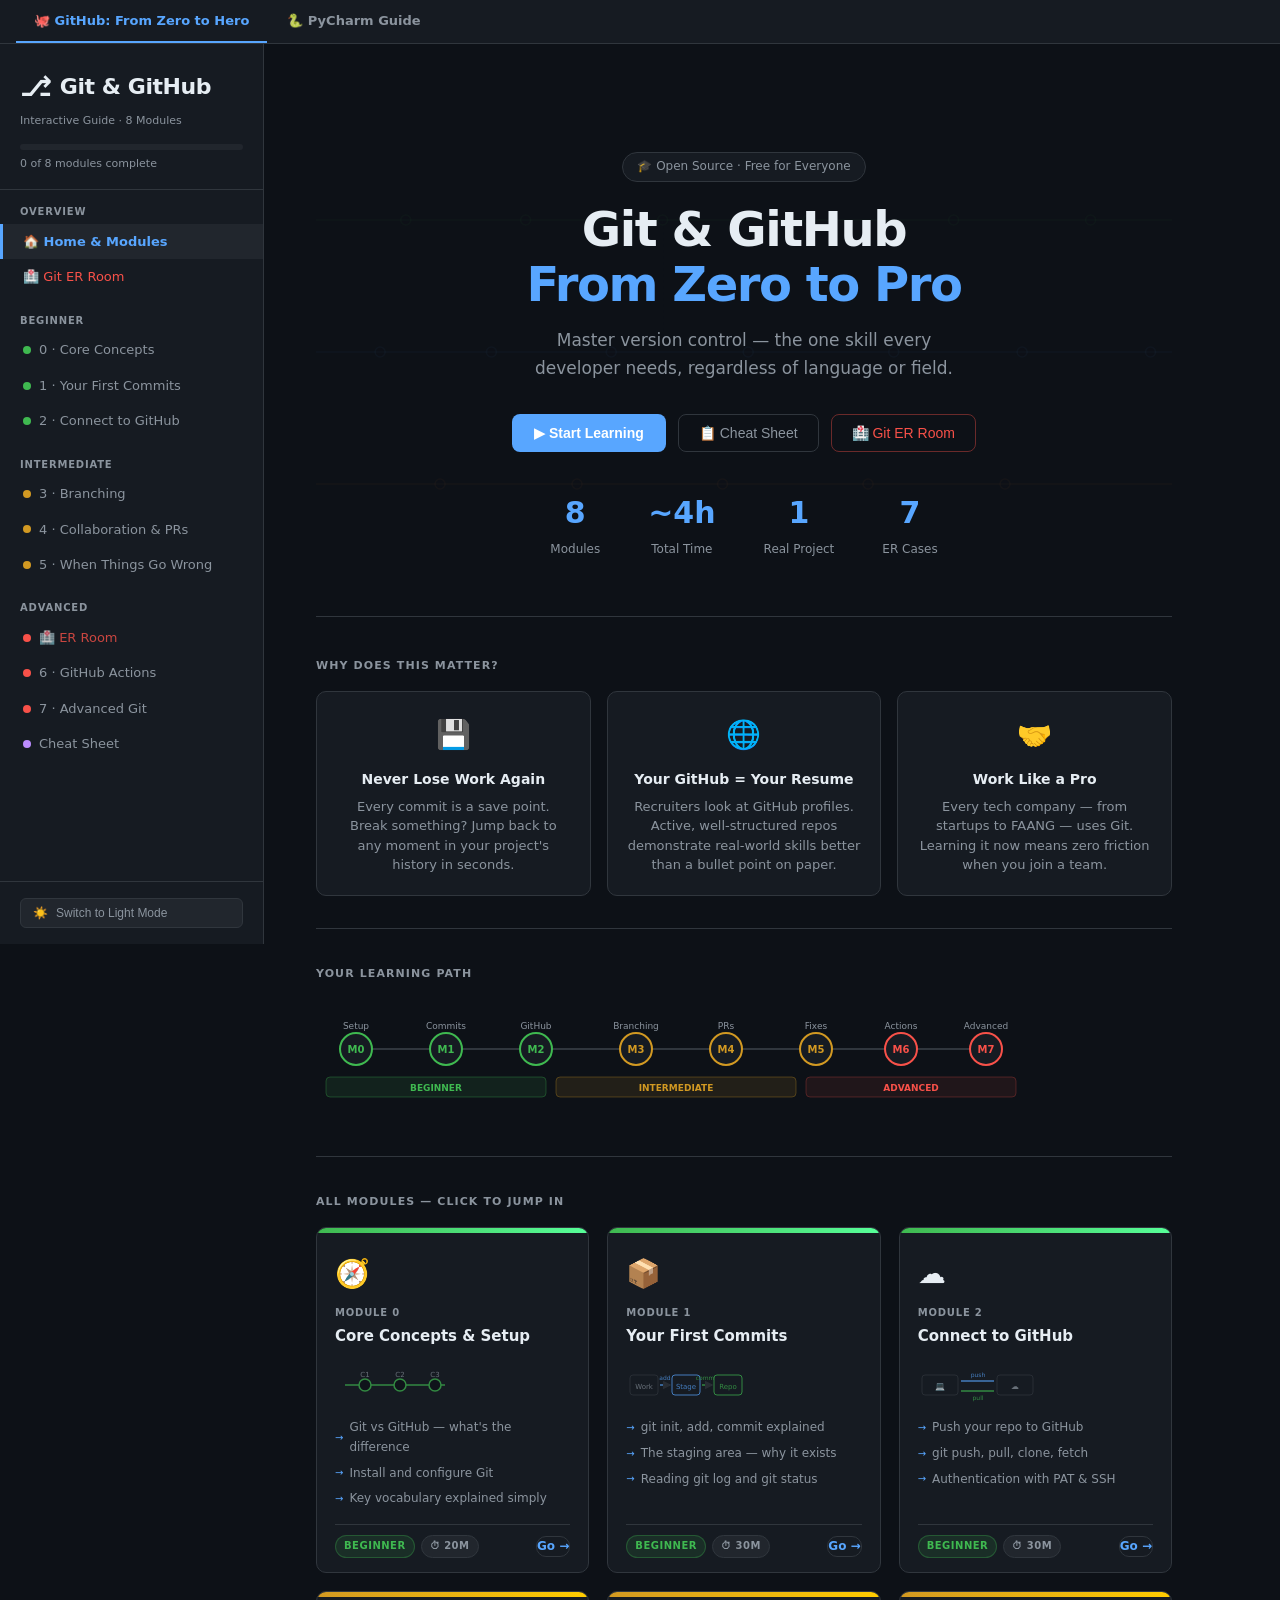
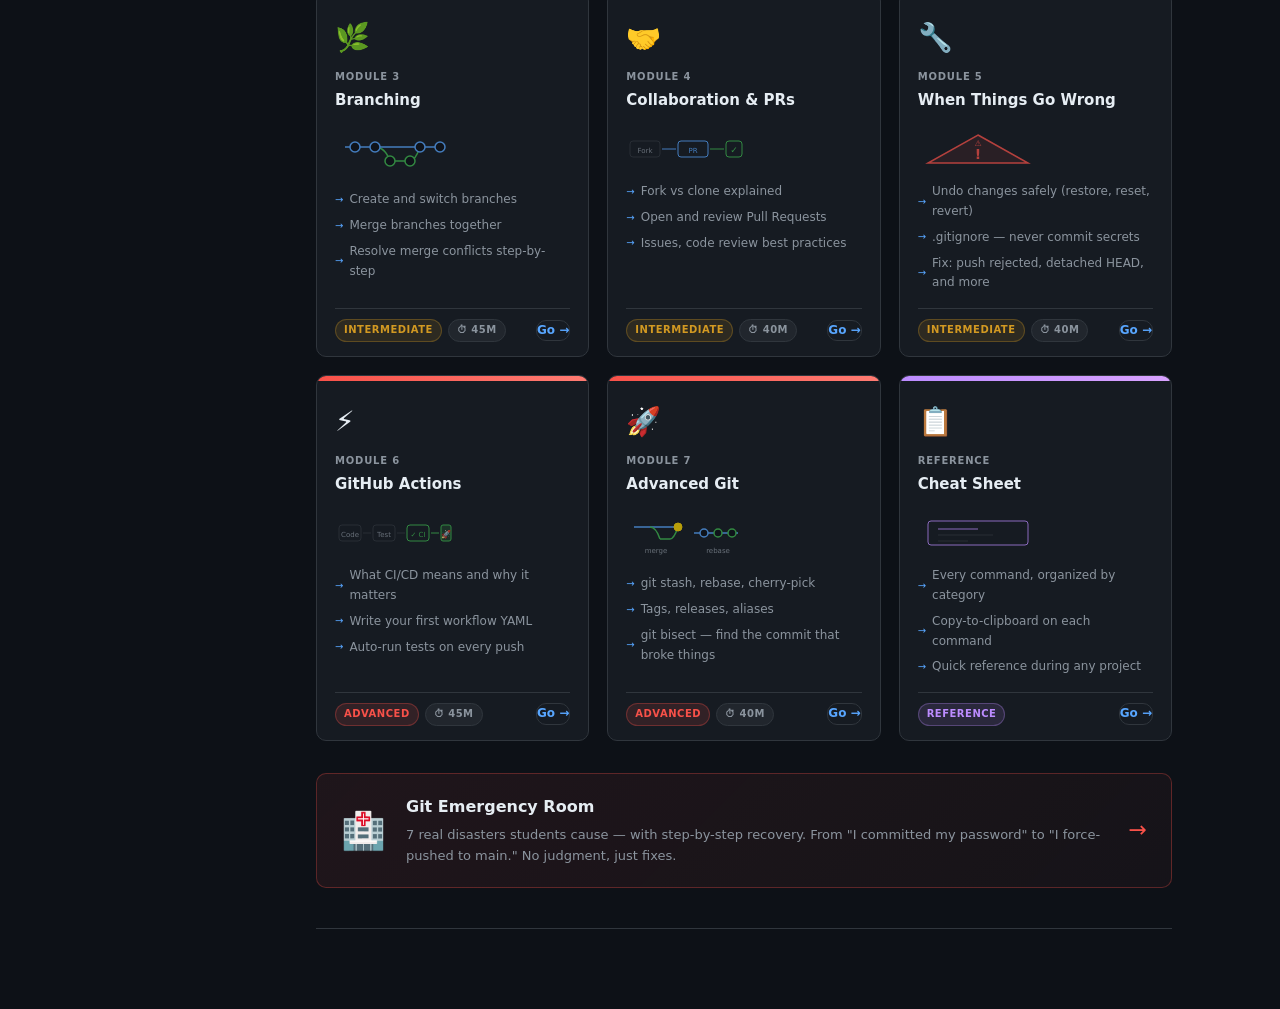
==== commit 44268531: "Remove 'Coming Soon' badge from PyCharm tab — guide is now live Co-Authored-By: Claude Sonnet 4.6 <n" ====
--- a/github-guide/index.html
+++ b/github-guide/index.html
@@ -13,8 +13,8 @@
   <div class="top-tab active" data-tab="git" onclick="window.location.href='./'">
     🐙 GitHub: From Zero to Hero
   </div>
-  <div class="top-tab soon" data-tab="pycharm" onclick="window.location.href='../pycharm-guide/'">
-    🐍 PyCharm Guide <span class="tab-badge">Coming Soon</span>
+  <div class="top-tab" data-tab="pycharm" onclick="window.location.href='../pycharm-guide/'">
+    🐍 PyCharm Guide
   </div>
 </div>
 
